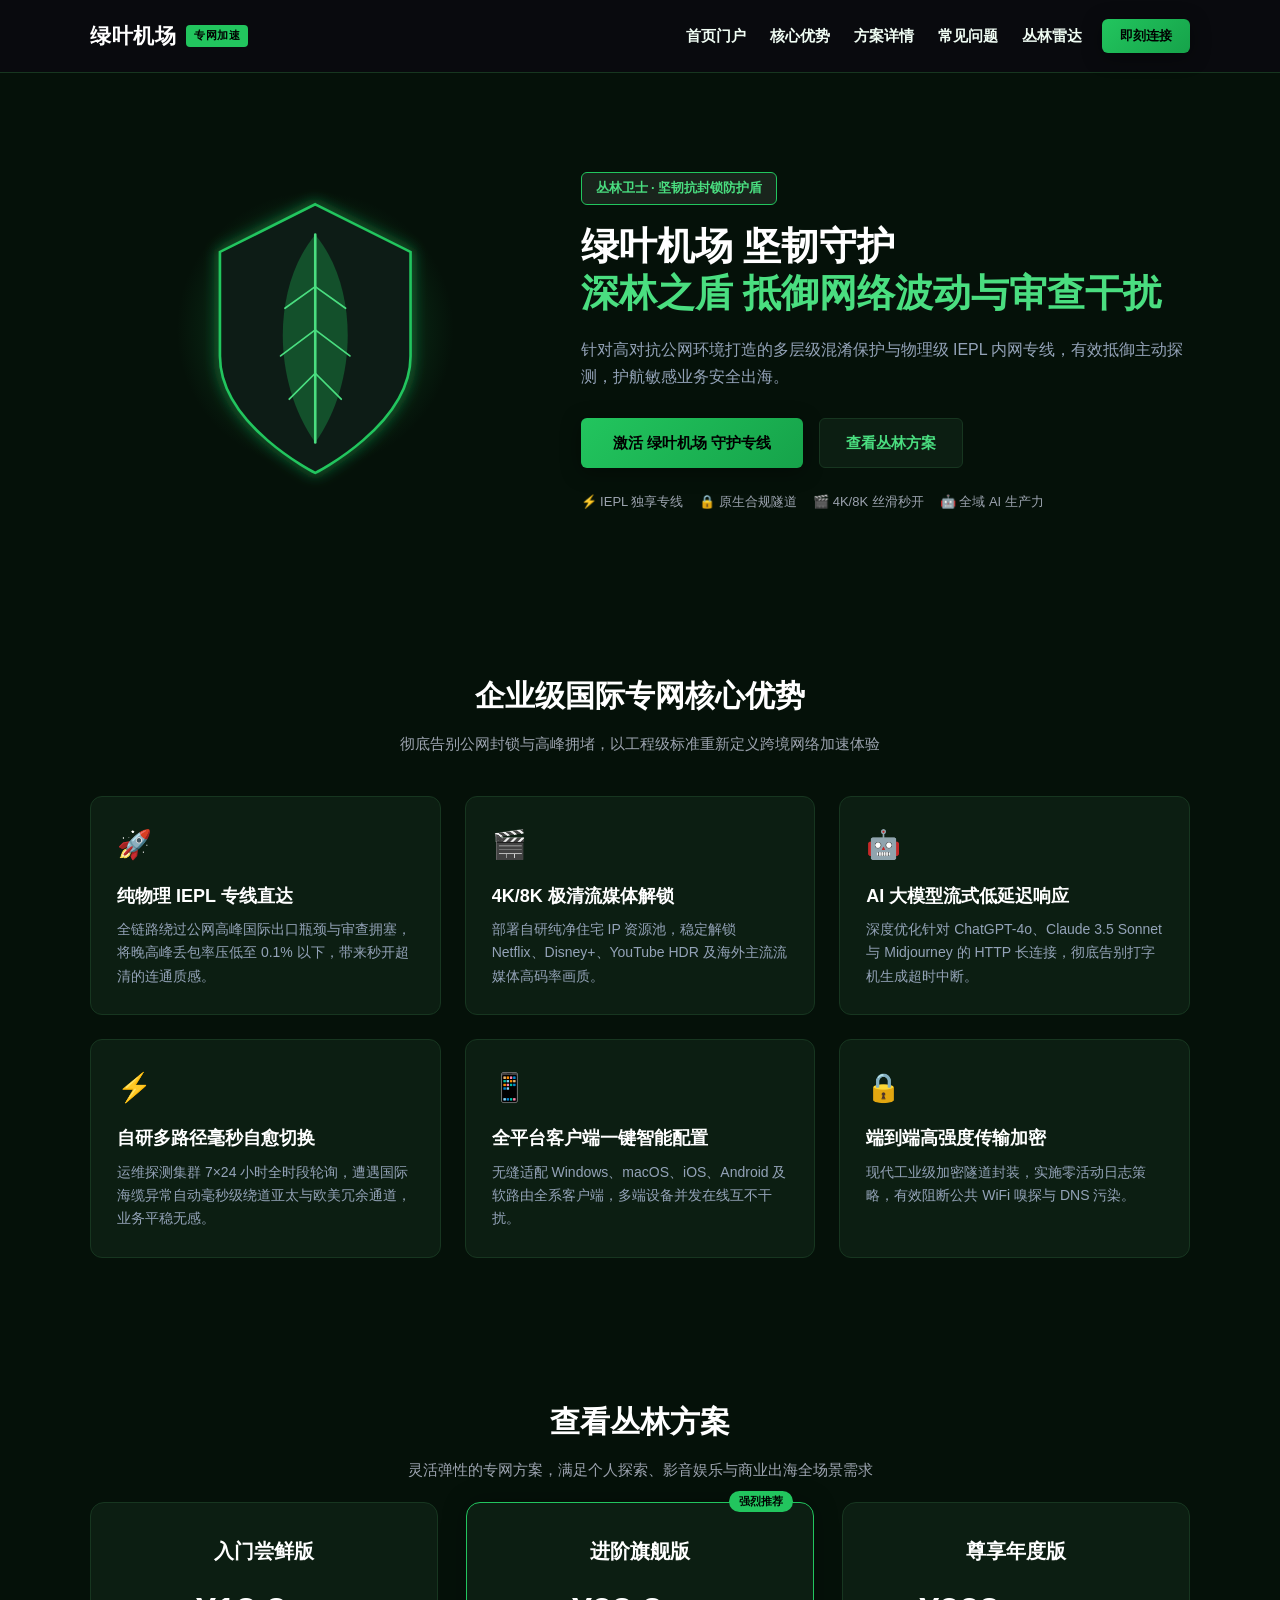
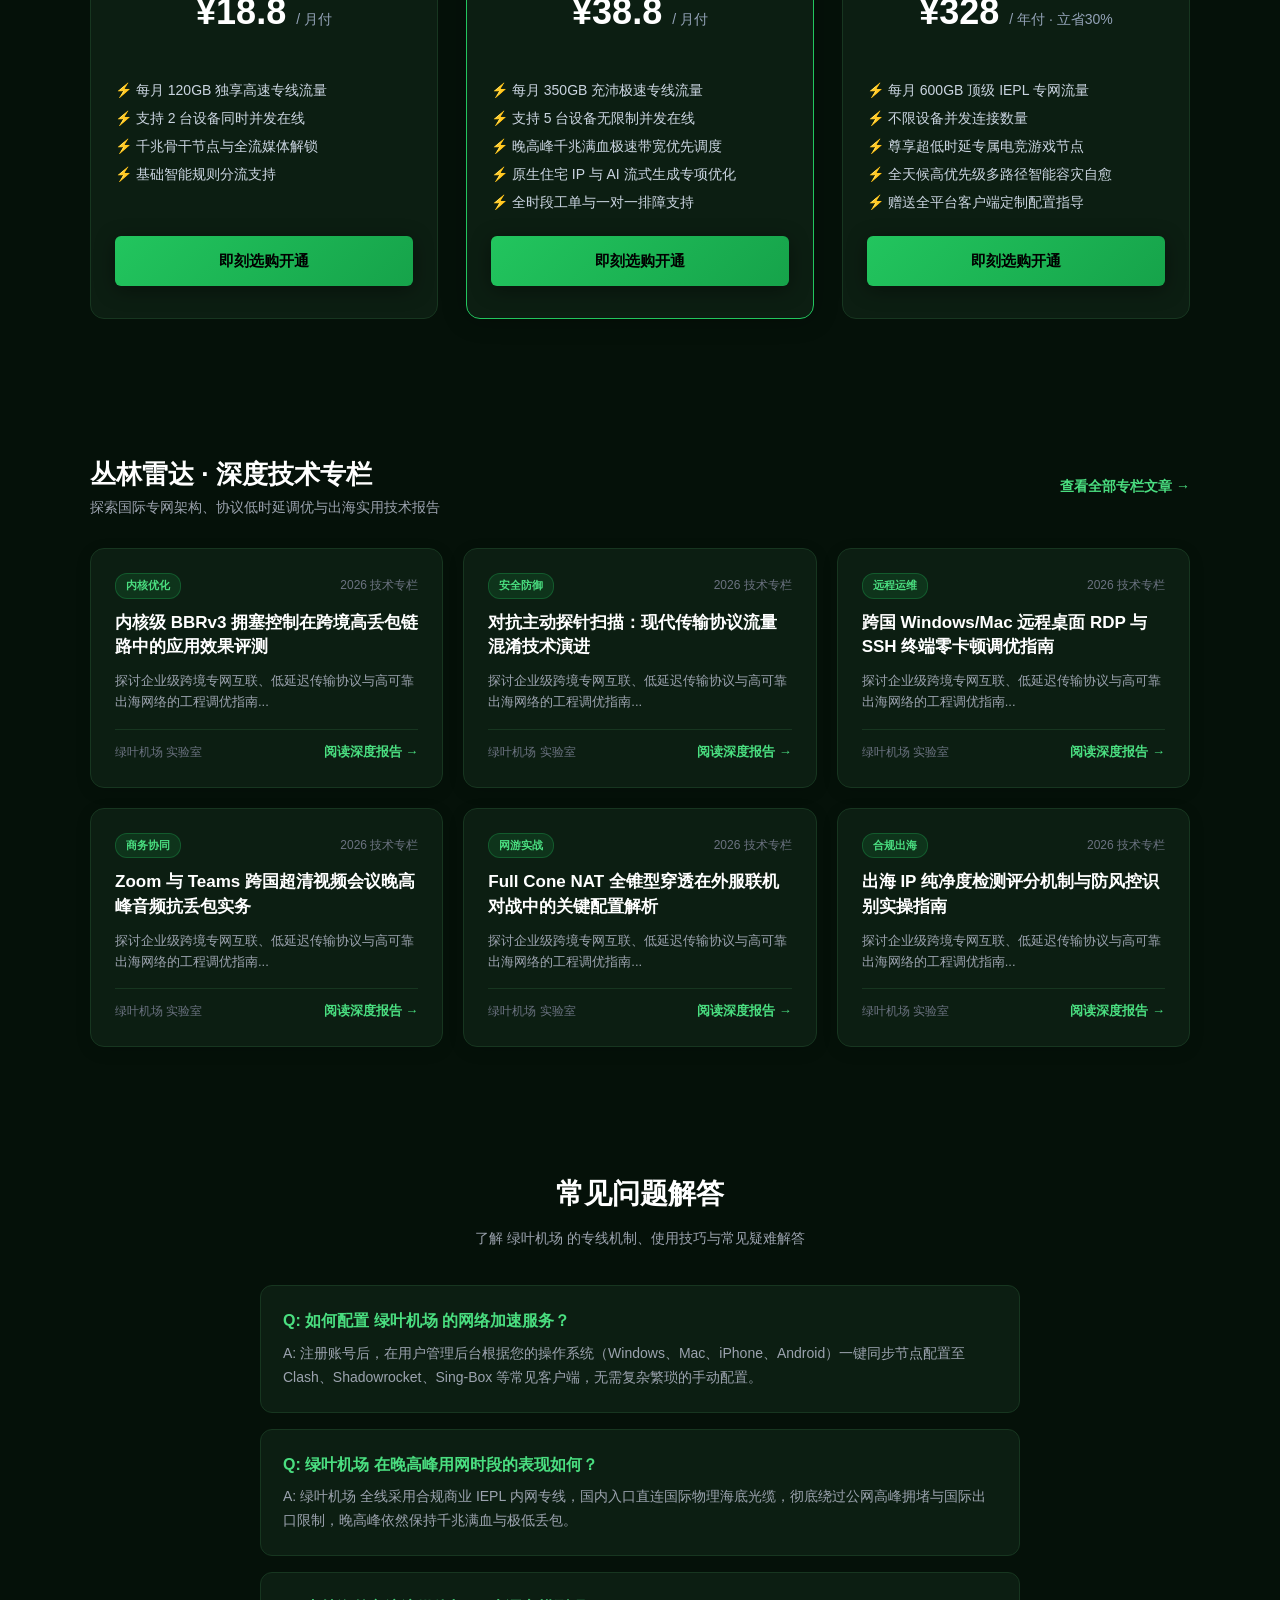
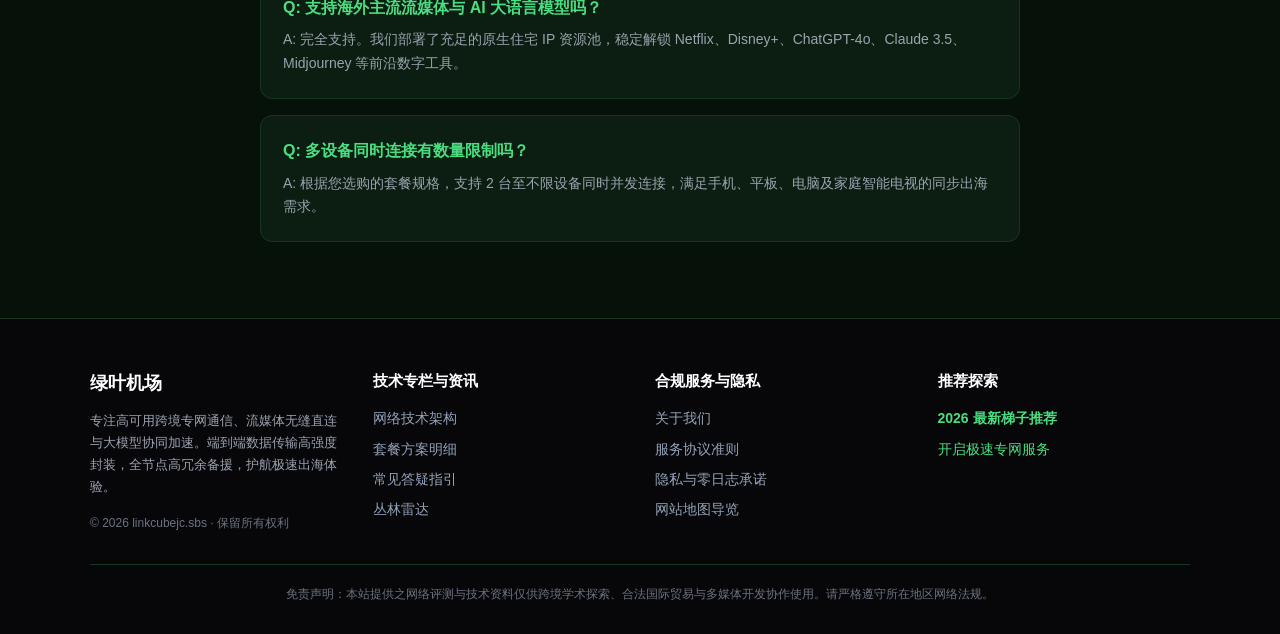
==== index.html @ 1895b280 "feat: deploy linkcubejc.sbs bespoke design, unique hero layout, card grid & SEO articles" ====
<!DOCTYPE html>
<html lang="zh-CN">
<head>
  <meta charset="UTF-8">
  <meta name="viewport" content="width=device-width, initial-scale=1.0">
  <title>绿叶机场 安全专线_高防网络加速节点评测_绿叶机场 使用指南</title>
  <meta name="description" content="绿叶机场 稳固安全专线专题。测试在复杂公网环境下的抗封锁表现、TCP窗口拥塞微调与跨境团队专有隧道实战方案。">
  <meta name="keywords" content="绿叶机场, 绿叶机场节点, 翻墙梯子, 网络加速器, 科学上网, 专线机场, 机场节点">
  <meta property="og:type" content="website">
  <meta property="og:title" content="绿叶机场 安全专线_高防网络加速节点评测_绿叶机场 使用指南">
  <meta property="og:description" content="绿叶机场 稳固安全专线专题。测试在复杂公网环境下的抗封锁表现、TCP窗口拥塞微调与跨境团队专有隧道实战方案。">
  <meta property="og:url" content="https://linkcubejc.sbs/">
  <meta property="og:site_name" content="绿叶机场">
  <link rel="canonical" href="https://linkcubejc.sbs/">
  <link rel="stylesheet" href="style.css">
</head>
<body>
  
  <header class="navbar">
    <div class="container nav-inner">
      <a href="index.html" class="brand-logo">
        <span>绿叶机场</span>
        <span class="brand-badge">专网加速</span>
      </a>
      <nav style="display:flex; align-items:center; gap:20px;">
        <ul class="nav-links">
          <li><a href="index.html">首页门户</a></li>
          <li><a href="index.html#features">核心优势</a></li>
          <li><a href="index.html#pricing">方案详情</a></li>
          <li><a href="index.html#faq">常见问题</a></li>
          <li><a href="jungle-radar.html">丛林雷达</a></li>
        </ul>
        <a href="https://ww012.twilightaff.com/#/?code=A56DH1Af" class="btn-aff-cta" target="_blank" rel="nofollow" style="padding: 7px 18px; font-size: 13px;">即刻连接</a>
      </nav>
    </div>
  </header>


  <!-- Hero Section -->
  <header class="hero-section">
    
    <div class="container">
      
      <div class="hero-grid">
        
        <div class="hero-motion-wrapper">
          
<svg viewBox="0 0 520 440" width="100%" height="100%" xmlns="http://www.w3.org/2000/svg" style="max-height: 400px;">
  <defs>
    <radialGradient id="shieldGreenAura" cx="50%" cy="50%" r="50%">
      <stop offset="0%" stop-color="#22c55e" stop-opacity="0.35"/>
      <stop offset="100%" stop-color="#22c55e" stop-opacity="0"/>
    </radialGradient>
    <filter id="leafShieldGlow" x="-20%" y="-20%" width="140%" height="140%">
      <feGaussianBlur stdDeviation="8" result="blur"/>
      <feComposite in="SourceGraphic" in2="blur" operator="over"/>
    </filter>
  </defs>
  <style>
    @keyframes shieldPulseEco {
      0%, 100% { transform: scale(1); }
      50% { transform: scale(1.04); }
    }
    .shield-eco-root { animation: shieldPulseEco 4s ease-in-out infinite; transform-origin: 260px 210px; }
  </style>

  <!-- Green Shield Glow Backdrop -->
  <circle cx="260" cy="210" r="160" fill="url(#shieldGreenAura)"/>

  <!-- Shield of Jungle Leaves -->
  <g class="shield-eco-root">
    <!-- Outer Shield Crest -->
    <path d="M260 65 L370 120 L370 240 C370 320 260 375 260 375 C260 375 150 320 150 240 L150 120 Z" fill="#0c1e12" stroke="#22c55e" stroke-width="3" filter="url(#leafShieldGlow)"/>

    <!-- Intertwined Big Leaf Silhouette -->
    <path d="M260 100 C210 160 210 270 260 340 C310 270 310 160 260 100 Z" fill="#22c55e" opacity="0.3"/>
    <path d="M260 100 L260 340" stroke="#4ade80" stroke-width="3" stroke-linecap="round"/>

    <!-- Left & Right Leaf Ribs -->
    <line x1="260" y1="160" x2="225" y2="185" stroke="#4ade80" stroke-width="2" stroke-linecap="round"/>
    <line x1="260" y1="160" x2="295" y2="185" stroke="#4ade80" stroke-width="2" stroke-linecap="round"/>
    <line x1="260" y1="210" x2="220" y2="240" stroke="#4ade80" stroke-width="2" stroke-linecap="round"/>
    <line x1="260" y1="210" x2="300" y2="240" stroke="#4ade80" stroke-width="2" stroke-linecap="round"/>
    <line x1="260" y1="260" x2="230" y2="290" stroke="#4ade80" stroke-width="2" stroke-linecap="round"/>
    <line x1="260" y1="260" x2="290" y2="290" stroke="#4ade80" stroke-width="2" stroke-linecap="round"/>
  </g>
</svg>

        </div>
    
        
        <div class="hero-content">
          <span class="hero-tag">丛林卫士 · 坚韧抗封锁防护盾</span>
          <h1 class="hero-title">
            绿叶机场 坚韧守护<br>
            <span class="hero-title-highlight">深林之盾 抵御网络波动与审查干扰</span>
          </h1>
          <p class="hero-desc">针对高对抗公网环境打造的多层级混淆保护与物理级 IEPL 内网专线，有效抵御主动探测，护航敏感业务安全出海。</p>
          <div class="hero-actions">
            <a href="https://ww012.twilightaff.com/#/?code=A56DH1Af" class="btn-aff-cta" target="_blank" rel="nofollow">激活 绿叶机场 守护专线</a>
            <a href="#pricing" class="btn-tizi-dofollow">查看丛林方案</a>
          </div>
          <div style="font-size:13px; color:#9ca3af; display:flex; gap:16px; flex-wrap:wrap;">
            <span>⚡ IEPL 独享专线</span>
            <span>🔒 原生合规隧道</span>
            <span>🎬 4K/8K 丝滑秒开</span>
            <span>🤖 全域 AI 生产力</span>
          </div>
        </div>
    
      </div>
        
    </div>
  </header>

  <!-- Features Section -->
  <section id="features" style="padding: 70px 0;">
    <div class="container">
      <div style="text-align:center; max-width:700px; margin:0 auto 40px;">
        <h2 style="font-size:30px; font-weight:800; margin-bottom:12px; color:#fff;">企业级国际专网核心优势</h2>
        <p style="color:#9ca3af; font-size:15px;">彻底告别公网封锁与高峰拥堵，以工程级标准重新定义跨境网络加速体验</p>
      </div>
      <div class="features-grid">
        
        <div class="feature-card">
          <div class="feature-icon">🚀</div>
          <h3 class="feature-title">纯物理 IEPL 专线直达</h3>
          <p class="feature-desc">全链路绕过公网高峰国际出口瓶颈与审查拥塞，将晚高峰丢包率压低至 0.1% 以下，带来秒开超清的连通质感。</p>
        </div>
        
        <div class="feature-card">
          <div class="feature-icon">🎬</div>
          <h3 class="feature-title">4K/8K 极清流媒体解锁</h3>
          <p class="feature-desc">部署自研纯净住宅 IP 资源池，稳定解锁 Netflix、Disney+、YouTube HDR 及海外主流流媒体高码率画质。</p>
        </div>
        
        <div class="feature-card">
          <div class="feature-icon">🤖</div>
          <h3 class="feature-title">AI 大模型流式低延迟响应</h3>
          <p class="feature-desc">深度优化针对 ChatGPT-4o、Claude 3.5 Sonnet 与 Midjourney 的 HTTP 长连接，彻底告别打字机生成超时中断。</p>
        </div>
        
        <div class="feature-card">
          <div class="feature-icon">⚡</div>
          <h3 class="feature-title">自研多路径毫秒自愈切换</h3>
          <p class="feature-desc">运维探测集群 7×24 小时全时段轮询，遭遇国际海缆异常自动毫秒级绕道亚太与欧美冗余通道，业务平稳无感。</p>
        </div>
        
        <div class="feature-card">
          <div class="feature-icon">📱</div>
          <h3 class="feature-title">全平台客户端一键智能配置</h3>
          <p class="feature-desc">无缝适配 Windows、macOS、iOS、Android 及软路由全系客户端，多端设备并发在线互不干扰。</p>
        </div>
        
        <div class="feature-card">
          <div class="feature-icon">🔒</div>
          <h3 class="feature-title">端到端高强度传输加密</h3>
          <p class="feature-desc">现代工业级加密隧道封装，实施零活动日志策略，有效阻断公共 WiFi 嗅探与 DNS 污染。</p>
        </div>
        
      </div>
    </div>
  </section>

  <!-- Pricing Section (Targeted by Hero CTA) -->
  <section id="pricing" class="pricing-section">
    <div class="container">
      <div style="text-align:center; max-width:700px; margin:0 auto 20px;">
        <h2 style="font-size:30px; font-weight:800; margin-bottom:12px; color:#fff;">查看丛林方案</h2>
        <p style="color:#9ca3af; font-size:15px;">灵活弹性的专网方案，满足个人探索、影音娱乐与商业出海全场景需求</p>
      </div>
      <div class="pricing-grid">
        
        <div class="price-card">
          
          <h3 style="font-size:20px; color:#fff; font-weight:700;">入门尝鲜版</h3>
          <div class="price-tag">¥18.8 <span>/ 月付</span></div>
          <ul class="price-features">
            <li>每月 120GB 独享高速专线流量</li><li>支持 2 台设备同时并发在线</li><li>千兆骨干节点与全流媒体解锁</li><li>基础智能规则分流支持</li>
          </ul>
          <a href="https://ww012.twilightaff.com/#/?code=A56DH1Af" class="btn-aff-cta" target="_blank" rel="nofollow" style="width:100%; margin-top:auto;">即刻选购开通</a>
        </div>
        
        <div class="price-card featured">
          <div style="position:absolute; top:-12px; right:20px; background:#22c55e; color:#000; font-size:11px; font-weight:800; padding:2px 10px; border-radius:12px;">强烈推荐</div>
          <h3 style="font-size:20px; color:#fff; font-weight:700;">进阶旗舰版</h3>
          <div class="price-tag">¥38.8 <span>/ 月付</span></div>
          <ul class="price-features">
            <li>每月 350GB 充沛极速专线流量</li><li>支持 5 台设备无限制并发在线</li><li>晚高峰千兆满血极速带宽优先调度</li><li>原生住宅 IP 与 AI 流式生成专项优化</li><li>全时段工单与一对一排障支持</li>
          </ul>
          <a href="https://ww012.twilightaff.com/#/?code=A56DH1Af" class="btn-aff-cta" target="_blank" rel="nofollow" style="width:100%; margin-top:auto;">即刻选购开通</a>
        </div>
        
        <div class="price-card">
          
          <h3 style="font-size:20px; color:#fff; font-weight:700;">尊享年度版</h3>
          <div class="price-tag">¥328 <span>/ 年付 · 立省30%</span></div>
          <ul class="price-features">
            <li>每月 600GB 顶级 IEPL 专网流量</li><li>不限设备并发连接数量</li><li>尊享超低时延专属电竞游戏节点</li><li>全天候高优先级多路径智能容灾自愈</li><li>赠送全平台客户端定制配置指导</li>
          </ul>
          <a href="https://ww012.twilightaff.com/#/?code=A56DH1Af" class="btn-aff-cta" target="_blank" rel="nofollow" style="width:100%; margin-top:auto;">即刻选购开通</a>
        </div>
        
      </div>
    </div>
  </section>

  <!-- Articles Preview Section (Responsive Card Grid) -->
  <section style="padding: 65px 0;">
    <div class="container">
      <div style="display:flex; justify-content:space-between; align-items:center; margin-bottom:30px; flex-wrap:wrap; gap:12px;">
        <div>
          <h2 style="font-size:26px; font-weight:800; color:#fff;">丛林雷达 · 深度技术专栏</h2>
          <p style="color:#9ca3af; font-size:14px;">探索国际专网架构、协议低时延调优与出海实用技术报告</p>
        </div>
        <a href="jungle-radar.html" style="color:#4ade80; font-weight:600; font-size:14px;">查看全部专栏文章 →</a>
      </div>
      <div style="display:grid; grid-template-columns:repeat(auto-fit, minmax(280px, 1fr)); gap:20px;">
        
        <div class="article-card" style="background:#0c1e12; border:1px solid #173620; border-radius:14px; padding:24px; display:flex; flex-direction:column; justify-content:space-between; transition:transform 0.25s ease, box-shadow 0.25s ease, border-color 0.25s ease; box-shadow: 0 4px 16px rgba(0,0,0,0.12);">
          <div>
            <div style="display:flex; justify-content:space-between; align-items:center; margin-bottom:12px;">
              <span style="font-size:11px; color:#4ade80; background:#22c55e22; border:1px solid #22c55e44; padding:3px 10px; border-radius:12px; font-weight:600;">内核优化</span>
              <span style="font-size:12px; color:#6b7280;">2026 技术专栏</span>
            </div>
            <h4 style="margin:10px 0 10px; font-size:17px; font-weight:700; line-height:1.45;"><a href="linkcube-kernel-bbrv3-congestion-tuning.html" style="color:#fff;">内核级 BBRv3 拥塞控制在跨境高丢包链路中的应用效果评测</a></h4>
            <p style="font-size:13px; color:#9ca3af; line-height:1.65; margin-bottom:16px;">探讨企业级跨境专网互联、低延迟传输协议与高可靠出海网络的工程调优指南...</p>
          </div>
          <div style="border-top:1px solid #173620; padding-top:12px; margin-top:auto; display:flex; justify-content:space-between; align-items:center;">
            <span style="font-size:12px; color:#6b7280;">绿叶机场 实验室</span>
            <a href="linkcube-kernel-bbrv3-congestion-tuning.html" style="color:#4ade80; font-size:13px; font-weight:600; display:inline-flex; align-items:center; gap:4px;">阅读深度报告 →</a>
          </div>
        </div>
        
        <div class="article-card" style="background:#0c1e12; border:1px solid #173620; border-radius:14px; padding:24px; display:flex; flex-direction:column; justify-content:space-between; transition:transform 0.25s ease, box-shadow 0.25s ease, border-color 0.25s ease; box-shadow: 0 4px 16px rgba(0,0,0,0.12);">
          <div>
            <div style="display:flex; justify-content:space-between; align-items:center; margin-bottom:12px;">
              <span style="font-size:11px; color:#4ade80; background:#22c55e22; border:1px solid #22c55e44; padding:3px 10px; border-radius:12px; font-weight:600;">安全防御</span>
              <span style="font-size:12px; color:#6b7280;">2026 技术专栏</span>
            </div>
            <h4 style="margin:10px 0 10px; font-size:17px; font-weight:700; line-height:1.45;"><a href="linkcube-anti-active-probe-tunneling.html" style="color:#fff;">对抗主动探针扫描：现代传输协议流量混淆技术演进</a></h4>
            <p style="font-size:13px; color:#9ca3af; line-height:1.65; margin-bottom:16px;">探讨企业级跨境专网互联、低延迟传输协议与高可靠出海网络的工程调优指南...</p>
          </div>
          <div style="border-top:1px solid #173620; padding-top:12px; margin-top:auto; display:flex; justify-content:space-between; align-items:center;">
            <span style="font-size:12px; color:#6b7280;">绿叶机场 实验室</span>
            <a href="linkcube-anti-active-probe-tunneling.html" style="color:#4ade80; font-size:13px; font-weight:600; display:inline-flex; align-items:center; gap:4px;">阅读深度报告 →</a>
          </div>
        </div>
        
        <div class="article-card" style="background:#0c1e12; border:1px solid #173620; border-radius:14px; padding:24px; display:flex; flex-direction:column; justify-content:space-between; transition:transform 0.25s ease, box-shadow 0.25s ease, border-color 0.25s ease; box-shadow: 0 4px 16px rgba(0,0,0,0.12);">
          <div>
            <div style="display:flex; justify-content:space-between; align-items:center; margin-bottom:12px;">
              <span style="font-size:11px; color:#4ade80; background:#22c55e22; border:1px solid #22c55e44; padding:3px 10px; border-radius:12px; font-weight:600;">远程运维</span>
              <span style="font-size:12px; color:#6b7280;">2026 技术专栏</span>
            </div>
            <h4 style="margin:10px 0 10px; font-size:17px; font-weight:700; line-height:1.45;"><a href="linkcube-remote-desktop-rdp-smoothness.html" style="color:#fff;">跨国 Windows/Mac 远程桌面 RDP 与 SSH 终端零卡顿调优指南</a></h4>
            <p style="font-size:13px; color:#9ca3af; line-height:1.65; margin-bottom:16px;">探讨企业级跨境专网互联、低延迟传输协议与高可靠出海网络的工程调优指南...</p>
          </div>
          <div style="border-top:1px solid #173620; padding-top:12px; margin-top:auto; display:flex; justify-content:space-between; align-items:center;">
            <span style="font-size:12px; color:#6b7280;">绿叶机场 实验室</span>
            <a href="linkcube-remote-desktop-rdp-smoothness.html" style="color:#4ade80; font-size:13px; font-weight:600; display:inline-flex; align-items:center; gap:4px;">阅读深度报告 →</a>
          </div>
        </div>
        
        <div class="article-card" style="background:#0c1e12; border:1px solid #173620; border-radius:14px; padding:24px; display:flex; flex-direction:column; justify-content:space-between; transition:transform 0.25s ease, box-shadow 0.25s ease, border-color 0.25s ease; box-shadow: 0 4px 16px rgba(0,0,0,0.12);">
          <div>
            <div style="display:flex; justify-content:space-between; align-items:center; margin-bottom:12px;">
              <span style="font-size:11px; color:#4ade80; background:#22c55e22; border:1px solid #22c55e44; padding:3px 10px; border-radius:12px; font-weight:600;">商务协同</span>
              <span style="font-size:12px; color:#6b7280;">2026 技术专栏</span>
            </div>
            <h4 style="margin:10px 0 10px; font-size:17px; font-weight:700; line-height:1.45;"><a href="linkcube-4k-conference-audio-loss-prevention.html" style="color:#fff;">Zoom 与 Teams 跨国超清视频会议晚高峰音频抗丢包实务</a></h4>
            <p style="font-size:13px; color:#9ca3af; line-height:1.65; margin-bottom:16px;">探讨企业级跨境专网互联、低延迟传输协议与高可靠出海网络的工程调优指南...</p>
          </div>
          <div style="border-top:1px solid #173620; padding-top:12px; margin-top:auto; display:flex; justify-content:space-between; align-items:center;">
            <span style="font-size:12px; color:#6b7280;">绿叶机场 实验室</span>
            <a href="linkcube-4k-conference-audio-loss-prevention.html" style="color:#4ade80; font-size:13px; font-weight:600; display:inline-flex; align-items:center; gap:4px;">阅读深度报告 →</a>
          </div>
        </div>
        
        <div class="article-card" style="background:#0c1e12; border:1px solid #173620; border-radius:14px; padding:24px; display:flex; flex-direction:column; justify-content:space-between; transition:transform 0.25s ease, box-shadow 0.25s ease, border-color 0.25s ease; box-shadow: 0 4px 16px rgba(0,0,0,0.12);">
          <div>
            <div style="display:flex; justify-content:space-between; align-items:center; margin-bottom:12px;">
              <span style="font-size:11px; color:#4ade80; background:#22c55e22; border:1px solid #22c55e44; padding:3px 10px; border-radius:12px; font-weight:600;">网游实战</span>
              <span style="font-size:12px; color:#6b7280;">2026 技术专栏</span>
            </div>
            <h4 style="margin:10px 0 10px; font-size:17px; font-weight:700; line-height:1.45;"><a href="linkcube-fullcone-nat-gaming-handshake.html" style="color:#fff;">Full Cone NAT 全锥型穿透在外服联机对战中的关键配置解析</a></h4>
            <p style="font-size:13px; color:#9ca3af; line-height:1.65; margin-bottom:16px;">探讨企业级跨境专网互联、低延迟传输协议与高可靠出海网络的工程调优指南...</p>
          </div>
          <div style="border-top:1px solid #173620; padding-top:12px; margin-top:auto; display:flex; justify-content:space-between; align-items:center;">
            <span style="font-size:12px; color:#6b7280;">绿叶机场 实验室</span>
            <a href="linkcube-fullcone-nat-gaming-handshake.html" style="color:#4ade80; font-size:13px; font-weight:600; display:inline-flex; align-items:center; gap:4px;">阅读深度报告 →</a>
          </div>
        </div>
        
        <div class="article-card" style="background:#0c1e12; border:1px solid #173620; border-radius:14px; padding:24px; display:flex; flex-direction:column; justify-content:space-between; transition:transform 0.25s ease, box-shadow 0.25s ease, border-color 0.25s ease; box-shadow: 0 4px 16px rgba(0,0,0,0.12);">
          <div>
            <div style="display:flex; justify-content:space-between; align-items:center; margin-bottom:12px;">
              <span style="font-size:11px; color:#4ade80; background:#22c55e22; border:1px solid #22c55e44; padding:3px 10px; border-radius:12px; font-weight:600;">合规出海</span>
              <span style="font-size:12px; color:#6b7280;">2026 技术专栏</span>
            </div>
            <h4 style="margin:10px 0 10px; font-size:17px; font-weight:700; line-height:1.45;"><a href="linkcube-residential-ip-fraud-score.html" style="color:#fff;">出海 IP 纯净度检测评分机制与防风控识别实操指南</a></h4>
            <p style="font-size:13px; color:#9ca3af; line-height:1.65; margin-bottom:16px;">探讨企业级跨境专网互联、低延迟传输协议与高可靠出海网络的工程调优指南...</p>
          </div>
          <div style="border-top:1px solid #173620; padding-top:12px; margin-top:auto; display:flex; justify-content:space-between; align-items:center;">
            <span style="font-size:12px; color:#6b7280;">绿叶机场 实验室</span>
            <a href="linkcube-residential-ip-fraud-score.html" style="color:#4ade80; font-size:13px; font-weight:600; display:inline-flex; align-items:center; gap:4px;">阅读深度报告 →</a>
          </div>
        </div>
        
      </div>
    </div>
  </section>

  <!-- FAQ Section -->
  <section id="faq" style="padding: 60px 0; background:#051109;">
    <div class="container" style="max-width:800px;">
      <div style="text-align:center; margin-bottom:36px;">
        <h2 style="font-size:28px; font-weight:800; color:#fff; margin-bottom:10px;">常见问题解答</h2>
        <p style="color:#9ca3af; font-size:14px;">了解 绿叶机场 的专线机制、使用技巧与常见疑难解答</p>
      </div>
      
        <div style="background:#0c1e12; border:1px solid #173620; border-radius:12px; padding:22px; margin-bottom:16px;">
          <h3 style="font-size:16px; color:#4ade80; margin-bottom:8px;">Q: 如何配置 绿叶机场 的网络加速服务？</h3>
          <p style="font-size:14px; color:#9ca3af; line-height:1.7;">A: 注册账号后，在用户管理后台根据您的操作系统（Windows、Mac、iPhone、Android）一键同步节点配置至 Clash、Shadowrocket、Sing-Box 等常见客户端，无需复杂繁琐的手动配置。</p>
        </div>
        
        <div style="background:#0c1e12; border:1px solid #173620; border-radius:12px; padding:22px; margin-bottom:16px;">
          <h3 style="font-size:16px; color:#4ade80; margin-bottom:8px;">Q: 绿叶机场 在晚高峰用网时段的表现如何？</h3>
          <p style="font-size:14px; color:#9ca3af; line-height:1.7;">A: 绿叶机场 全线采用合规商业 IEPL 内网专线，国内入口直连国际物理海底光缆，彻底绕过公网高峰拥堵与国际出口限制，晚高峰依然保持千兆满血与极低丢包。</p>
        </div>
        
        <div style="background:#0c1e12; border:1px solid #173620; border-radius:12px; padding:22px; margin-bottom:16px;">
          <h3 style="font-size:16px; color:#4ade80; margin-bottom:8px;">Q: 支持海外主流流媒体与 AI 大语言模型吗？</h3>
          <p style="font-size:14px; color:#9ca3af; line-height:1.7;">A: 完全支持。我们部署了充足的原生住宅 IP 资源池，稳定解锁 Netflix、Disney+、ChatGPT-4o、Claude 3.5、Midjourney 等前沿数字工具。</p>
        </div>
        
        <div style="background:#0c1e12; border:1px solid #173620; border-radius:12px; padding:22px; margin-bottom:16px;">
          <h3 style="font-size:16px; color:#4ade80; margin-bottom:8px;">Q: 多设备同时连接有数量限制吗？</h3>
          <p style="font-size:14px; color:#9ca3af; line-height:1.7;">A: 根据您选购的套餐规格，支持 2 台至不限设备同时并发连接，满足手机、平板、电脑及家庭智能电视的同步出海需求。</p>
        </div>
        
    </div>
  </section>

  
  <footer>
    <div class="container">
      <div class="footer-grid">
        <div>
          <div style="font-weight: 800; font-size: 18px; color: #fff; margin-bottom: 12px;">绿叶机场</div>
          <p style="line-height: 1.7; font-size: 13px; color: #9ca3af; margin-bottom: 16px;">
            专注高可用跨境专网通信、流媒体无缝直连与大模型协同加速。端到端数据传输高强度封装，全节点高冗余备援，护航极速出海体验。
          </p>
          <div style="font-size: 12px; color: #6b7280;">© 2026 linkcubejc.sbs · 保留所有权利</div>
        </div>
        <div>
          <h4 style="color: #fff; font-size: 15px; margin-bottom: 14px;">技术专栏与资讯</h4>
          <ul class="footer-links">
            <li><a href="index.html#features">网络技术架构</a></li>
            <li><a href="index.html#pricing">套餐方案明细</a></li>
            <li><a href="index.html#faq">常见答疑指引</a></li>
            <li><a href="jungle-radar.html">丛林雷达</a></li>
          </ul>
        </div>
        <div>
          <h4 style="color: #fff; font-size: 15px; margin-bottom: 14px;">合规服务与隐私</h4>
          <ul class="footer-links">
            <li><a href="about.html">关于我们</a></li>
            <li><a href="terms.html">服务协议准则</a></li>
            <li><a href="privacy.html">隐私与零日志承诺</a></li>
            <li><a href="sitemap.html">网站地图导览</a></li>
          </ul>
        </div>
        <div>
          <h4 style="color: #fff; font-size: 15px; margin-bottom: 14px;">推荐探索</h4>
          <ul class="footer-links">

            <li><a href="https://dajichang.mom/" target="_blank" style="color: #4ade80; font-weight: 600;">2026 最新梯子推荐</a></li>
            <li><a href="https://ww012.twilightaff.com/#/?code=A56DH1Af" target="_blank" rel="nofollow" style="color: #4ade80;">开启极速专网服务</a></li>
    
          </ul>
        </div>
      </div>
      <div style="border-top: 1px solid #173620; padding-top: 20px; text-align: center; font-size: 12px; color: #6b7280;">
        免责声明：本站提供之网络评测与技术资料仅供跨境学术探索、合法国际贸易与多媒体开发协作使用。请严格遵守所在地区网络法规。
      </div>
    </div>
  </footer>

</body>
</html>
---- style.css ----
/* deep_jungle_shield - linkcubejc.sbs */
* { margin: 0; padding: 0; box-sizing: border-box; }
html { scroll-behavior: smooth; }
body { background-color: #051109; color: #f0fdf4; font-family: -apple-system, BlinkMacSystemFont, "Segoe UI", Roboto, "PingFang SC", "Hiragino Sans GB", "Microsoft YaHei", sans-serif; line-height: 1.6; overflow-x: hidden; position: relative; }
.container { max-width: 1140px; margin: 0 auto; padding: 0 20px; position: relative; z-index: 2; }
a { text-decoration: none; color: inherit; transition: all 0.25s ease; }

/* Navbar */
.navbar { background: rgba(10, 10, 16, 0.92); backdrop-filter: blur(16px); border-bottom: 1.5px solid #173620; position: sticky; top: 0; z-index: 100; }
.nav-inner { display: flex; align-items: center; justify-content: space-between; height: 72px; }
.brand-logo { display: flex; align-items: center; gap: 10px; font-weight: 900; font-size: 21px; color: #fff; letter-spacing: 0.5px; }
.brand-badge { background: #22c55e; color: #000; font-size: 11px; padding: 2px 8px; border-radius: 4px; font-weight: 800; text-transform: uppercase; }
.nav-links { display: flex; gap: 24px; align-items: center; list-style: none; font-size: 15px; font-weight: 600; }
.nav-links a:hover { color: #4ade80; }

/* Hero Base */
.hero-section { padding: 75px 0 65px; position: relative; overflow: hidden; }
.hero-tag { display: inline-block; background: rgba(255, 255, 255, 0.08); color: #4ade80; border: 1px solid #22c55e; padding: 5px 14px; border-radius: 6px; font-size: 13px; font-weight: 700; margin-bottom: 18px; }
.hero-title { font-size: 38px; line-height: 1.25; font-weight: 900; color: #fff; margin-bottom: 18px; }
.hero-title-highlight { color: #4ade80; }
.hero-desc { font-size: 16px; color: #94a3b8; line-height: 1.7; margin-bottom: 28px; }
.hero-actions { display: flex; gap: 16px; align-items: center; flex-wrap: wrap; margin-bottom: 24px; }
.btn-aff-cta { display: inline-flex; align-items: center; justify-content: center; padding: 13px 32px; font-weight: 800; font-size: 15px; border-radius: 6px; background: linear-gradient(135deg, #22c55e, #16a34a); color: #000; box-shadow: 0 4px 20px rgba(0, 0, 0, 0.4); }
.btn-aff-cta:hover { transform: translateY(-2px); }
.btn-tizi-dofollow { display: inline-flex; align-items: center; justify-content: center; padding: 12px 26px; font-weight: 700; font-size: 15px; border-radius: 6px; border: 1.5px solid #173620; background: #0c1e12; color: #4ade80; }
.btn-tizi-dofollow:hover { border-color: #4ade80; }

/* Features */
.features-grid { display: grid; grid-template-columns: repeat(auto-fit, minmax(260px, 1fr)); gap: 24px; }
.feature-card { background: #0c1e12; border: 1px solid #173620; border-radius: 12px; padding: 26px; transition: transform 0.25s ease, border-color 0.25s ease; }
.feature-card:hover { transform: translateY(-4px); border-color: #22c55e; }
.feature-icon { font-size: 28px; margin-bottom: 14px; display: inline-block; }
.feature-title { font-size: 18px; font-weight: 700; color: #fff; margin-bottom: 8px; }
.feature-desc { font-size: 14px; color: #94a3b8; line-height: 1.65; }

/* Pricing */
.pricing-section { padding: 70px 0; background: #051109; }
.pricing-grid { display: grid; grid-template-columns: repeat(auto-fit, minmax(280px, 1fr)); gap: 28px; }
.price-card { background: #0c1e12; border: 1px solid #173620; border-radius: 14px; padding: 32px 24px; position: relative; display: flex; flex-direction: column; text-align: center; }
.price-card.featured { border-color: #22c55e; box-shadow: 0 0 25px rgba(0, 0, 0, 0.3); }
.price-tag { font-size: 36px; font-weight: 800; color: #fff; margin: 16px 0; }
.price-tag span { font-size: 14px; font-weight: 400; color: #94a3b8; }
.price-features { list-style: none; margin: 20px 0; text-align: left; font-size: 14px; color: #cbd5e1; line-height: 2; }
.price-features li::before { content: "⚡ "; color: #4ade80; }

/* Footer */
footer { background: #07070a; border-top: 1px solid #173620; padding: 50px 0 30px; font-size: 14px; color: #94a3b8; position: relative; z-index: 2; }
.footer-grid { display: grid; grid-template-columns: repeat(auto-fit, minmax(200px, 1fr)); gap: 30px; margin-bottom: 30px; }
.footer-links { list-style: none; display: flex; flex-direction: column; gap: 8px; }
.footer-links a:hover { color: #fff; }

@media(max-width: 868px) {
  .hero-grid { grid-template-columns: 1fr !important; text-align: center; }
  .hero-actions { justify-content: center; }
  .nav-links { display: none; }
}

/* Layout: Graphic Left (0.85fr), Text Right (1.15fr) - Swapped Layout */
.hero-grid { display: grid; grid-template-columns: 0.85fr 1.15fr; gap: 40px; align-items: center; }

/* Article Card Grid & Hover Effects */
.article-card { transition: transform 0.25s ease, box-shadow 0.25s ease, border-color 0.25s ease; }
.article-card:hover { transform: translateY(-4px); border-color: #22c55e !important; box-shadow: 0 10px 25px rgba(0,0,0,0.25) !important; }
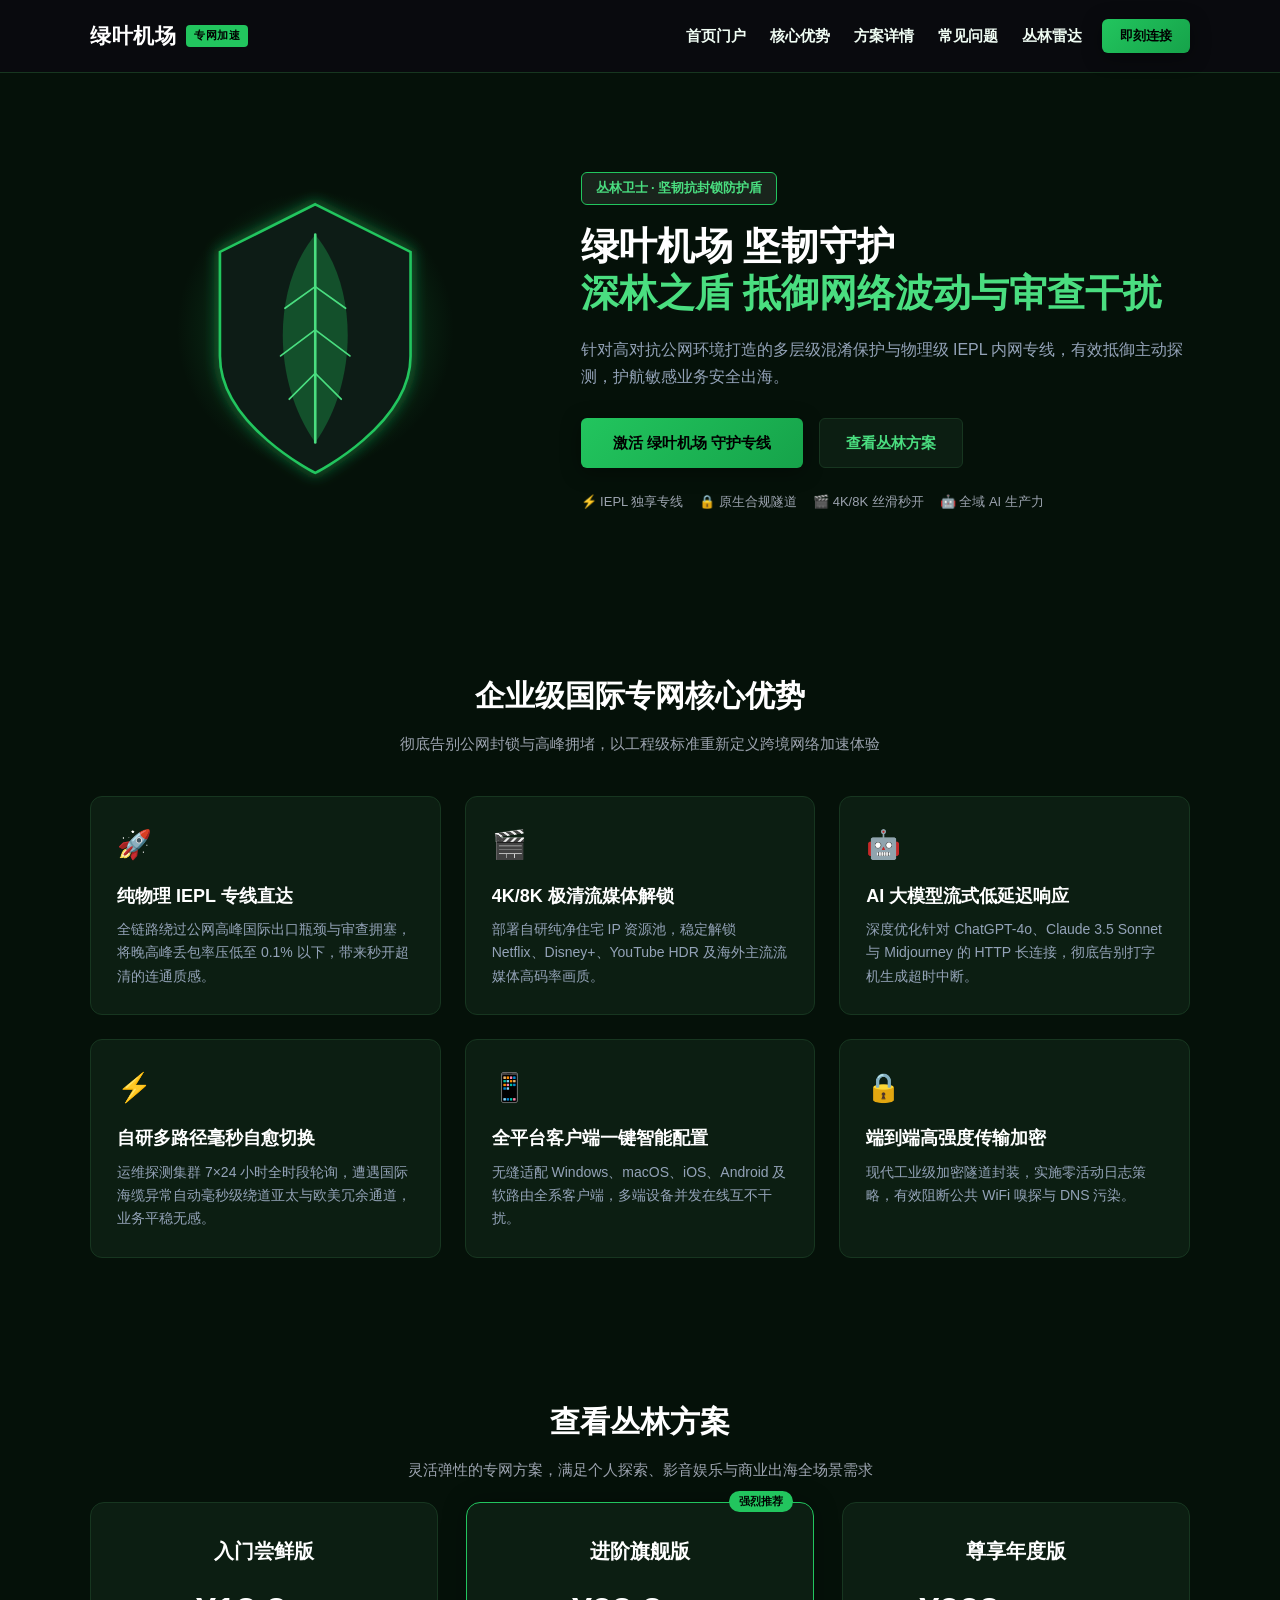
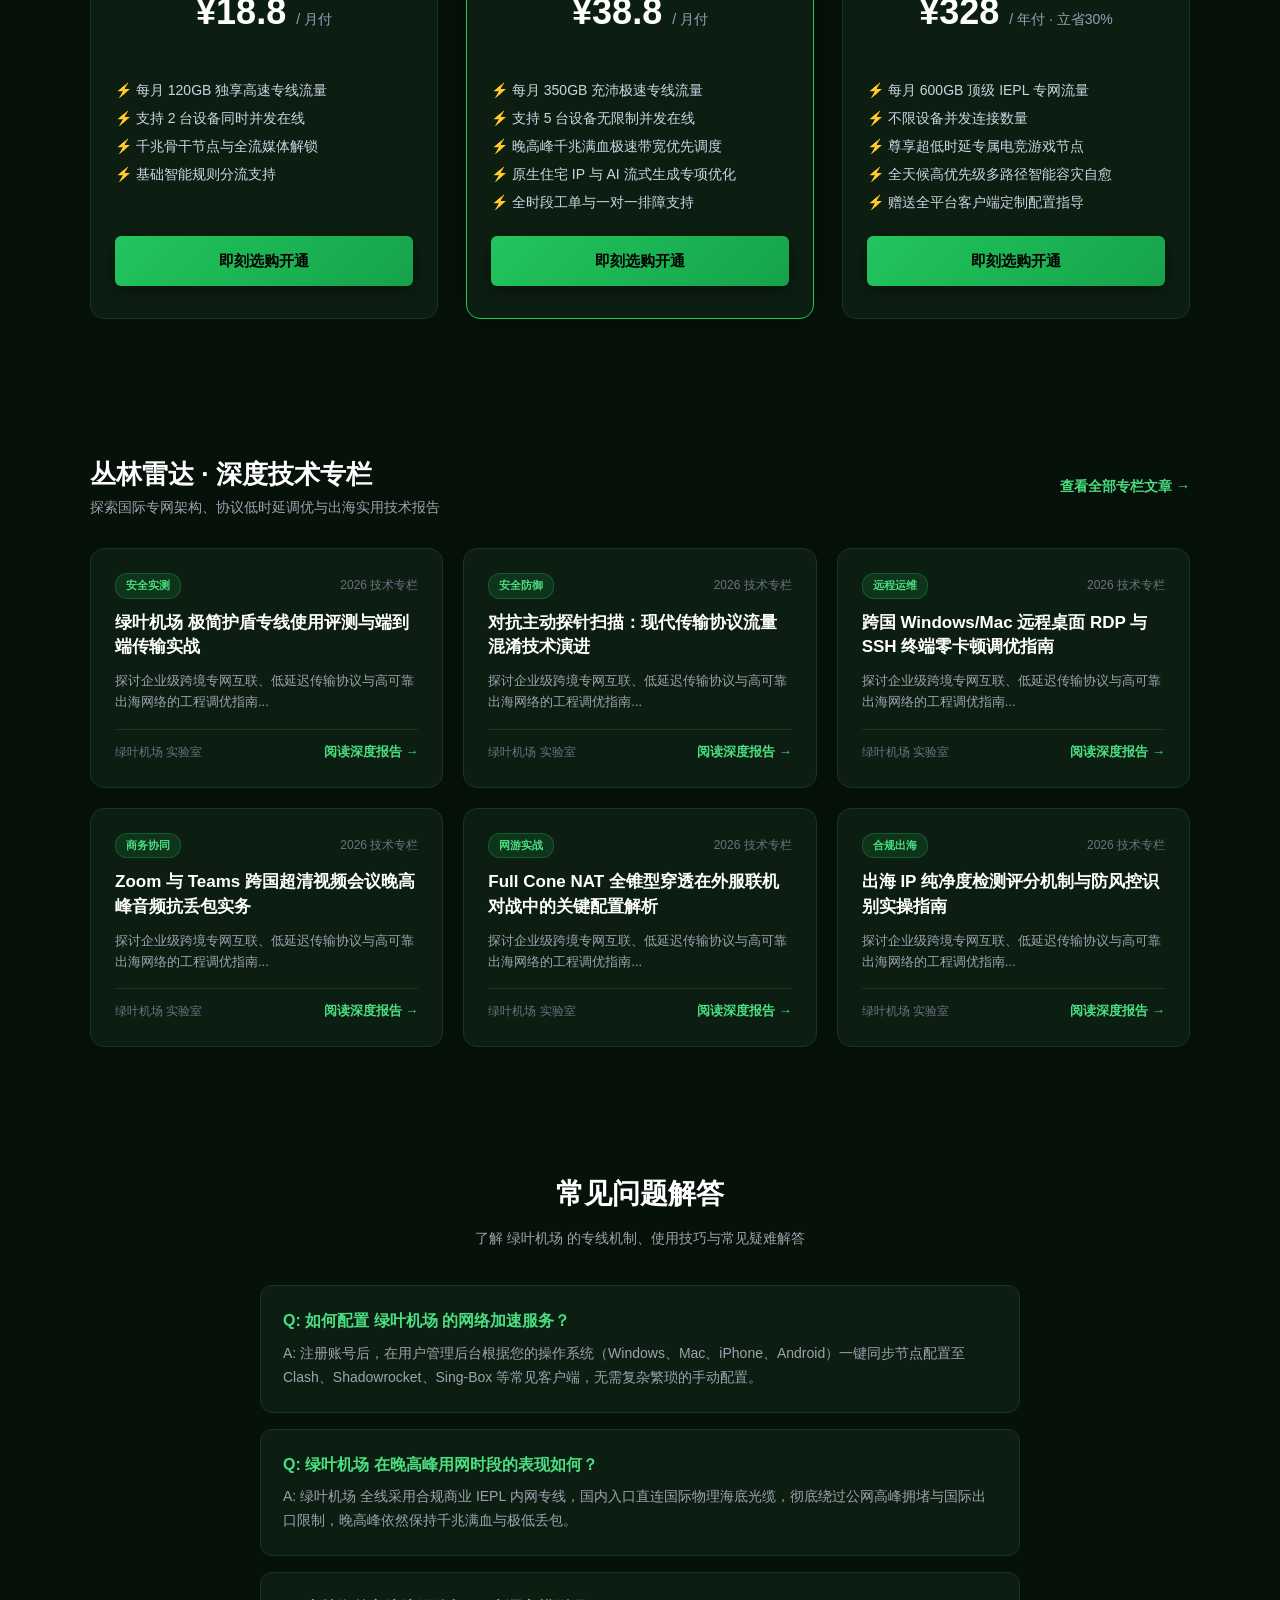
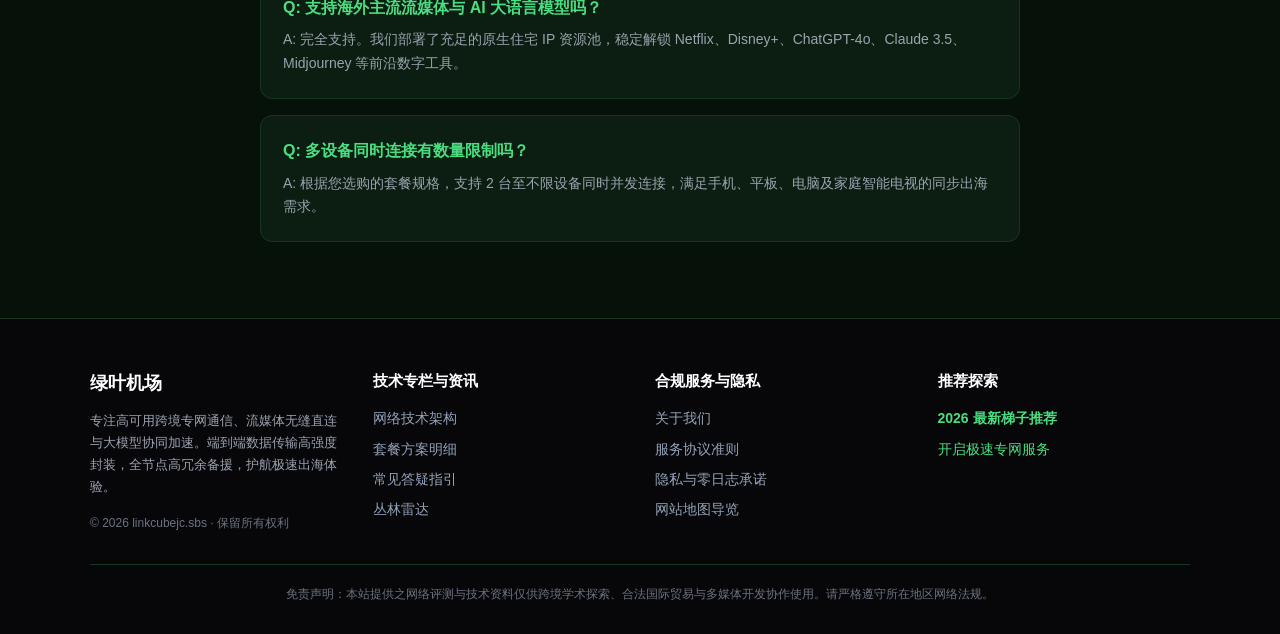
==== commit 52140253: "feat: deploy linkcubejc.sbs bespoke design, unique hero layout, card grid & SEO articles" ====
--- a/index.html
+++ b/index.html
@@ -220,10 +220,10 @@
         <div class="article-card" style="background:#0c1e12; border:1px solid #173620; border-radius:14px; padding:24px; display:flex; flex-direction:column; justify-content:space-between; transition:transform 0.25s ease, box-shadow 0.25s ease, border-color 0.25s ease; box-shadow: 0 4px 16px rgba(0,0,0,0.12);">
           <div>
             <div style="display:flex; justify-content:space-between; align-items:center; margin-bottom:12px;">
-              <span style="font-size:11px; color:#4ade80; background:#22c55e22; border:1px solid #22c55e44; padding:3px 10px; border-radius:12px; font-weight:600;">内核优化</span>
-              <span style="font-size:12px; color:#6b7280;">2026 技术专栏</span>
-            </div>
-            <h4 style="margin:10px 0 10px; font-size:17px; font-weight:700; line-height:1.45;"><a href="linkcube-kernel-bbrv3-congestion-tuning.html" style="color:#fff;">内核级 BBRv3 拥塞控制在跨境高丢包链路中的应用效果评测</a></h4>
+              <span style="font-size:11px; color:#4ade80; background:#22c55e22; border:1px solid #22c55e44; padding:3px 10px; border-radius:12px; font-weight:600;">安全实测</span>
+              <span style="font-size:12px; color:#6b7280;">2026 技术专栏</span>
+            </div>
+            <h4 style="margin:10px 0 10px; font-size:17px; font-weight:700; line-height:1.45;"><a href="linkcube-kernel-bbrv3-congestion-tuning.html" style="color:#fff;">绿叶机场 极简护盾专线使用评测与端到端传输实战</a></h4>
             <p style="font-size:13px; color:#9ca3af; line-height:1.65; margin-bottom:16px;">探讨企业级跨境专网互联、低延迟传输协议与高可靠出海网络的工程调优指南...</p>
           </div>
           <div style="border-top:1px solid #173620; padding-top:12px; margin-top:auto; display:flex; justify-content:space-between; align-items:center;">
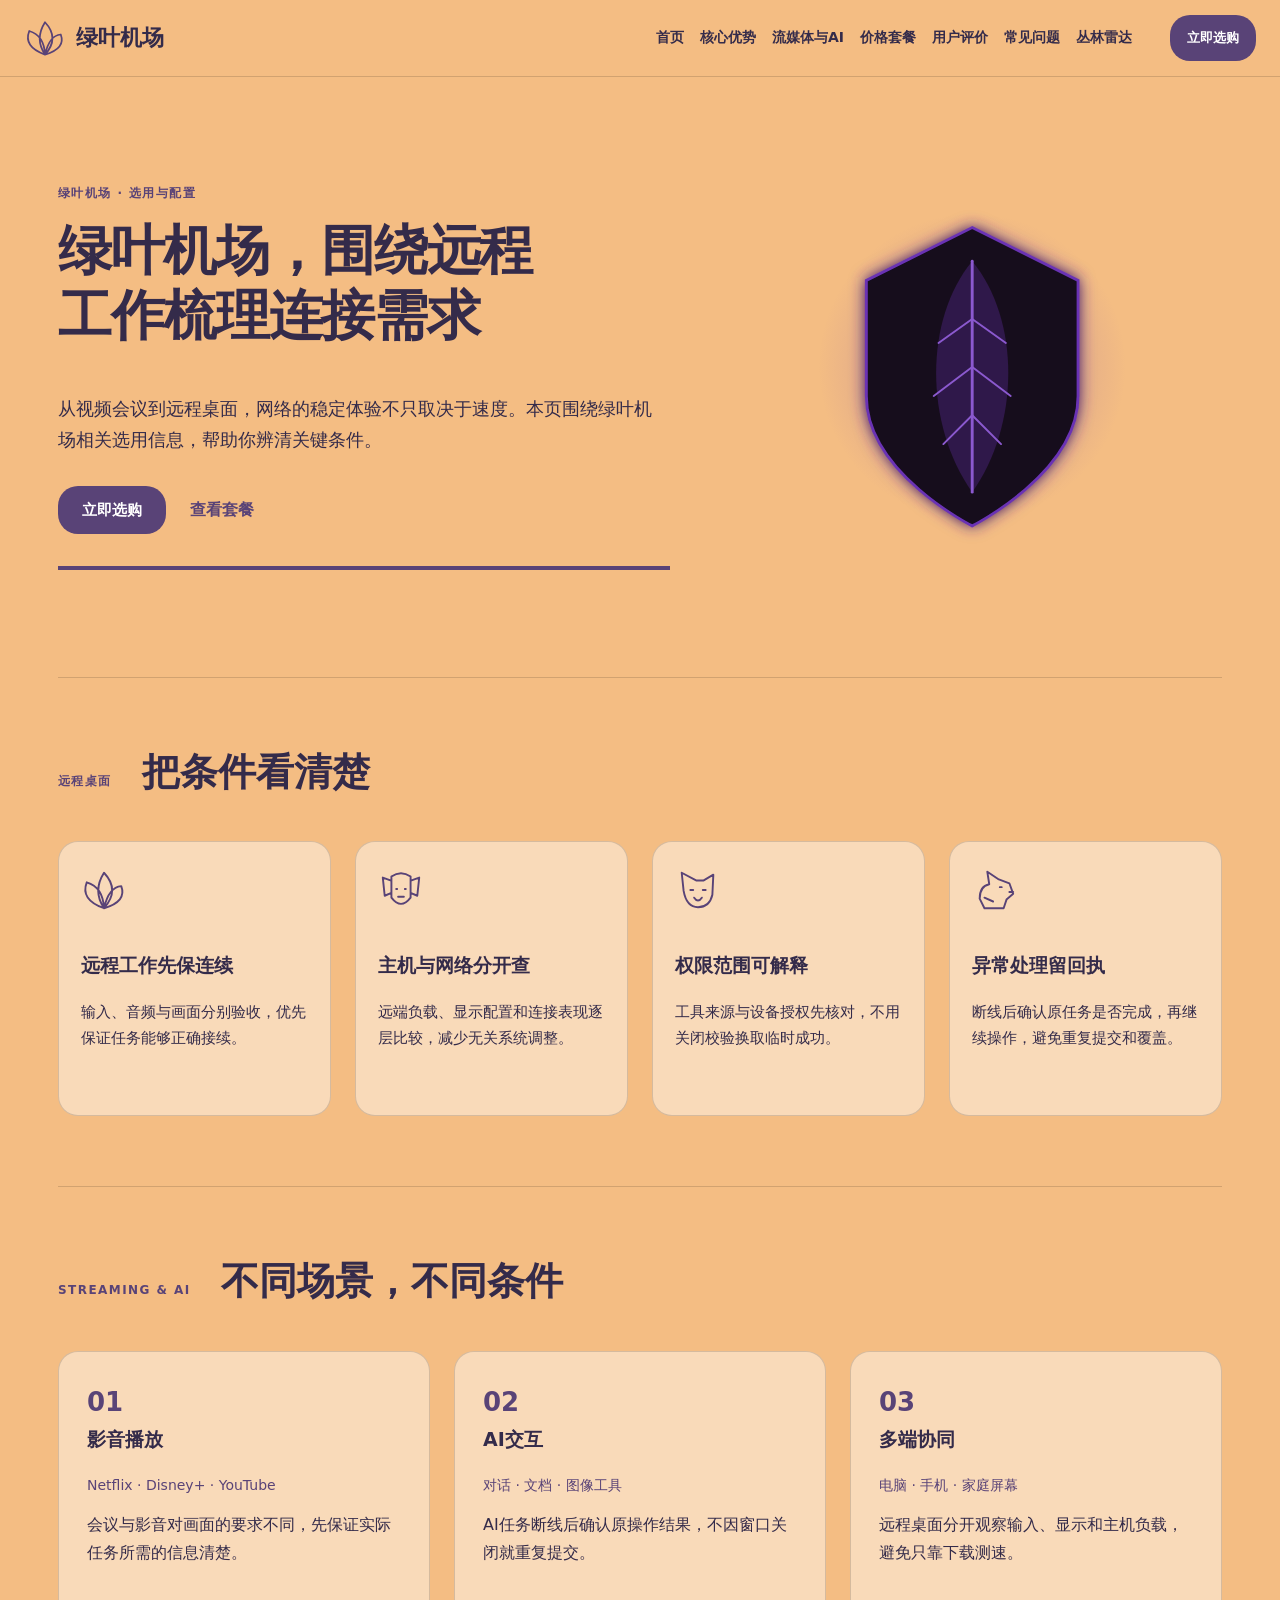
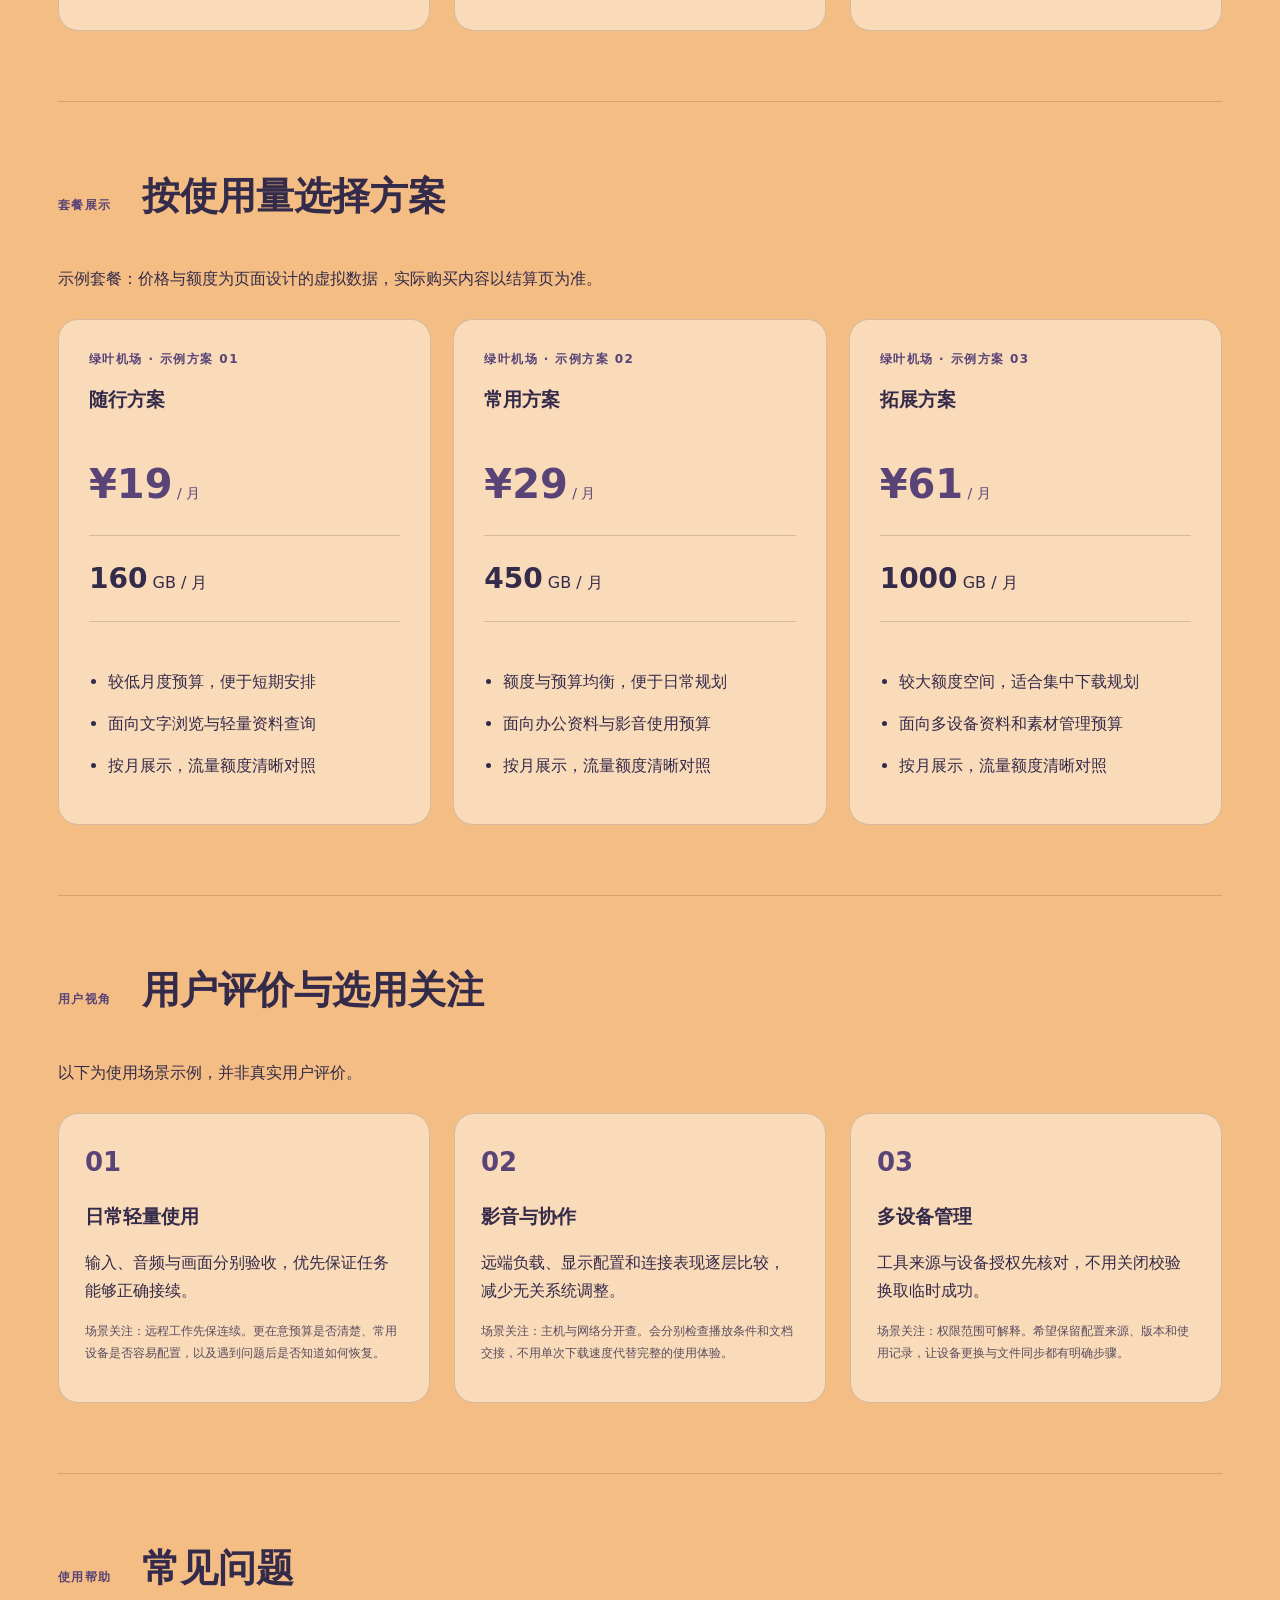
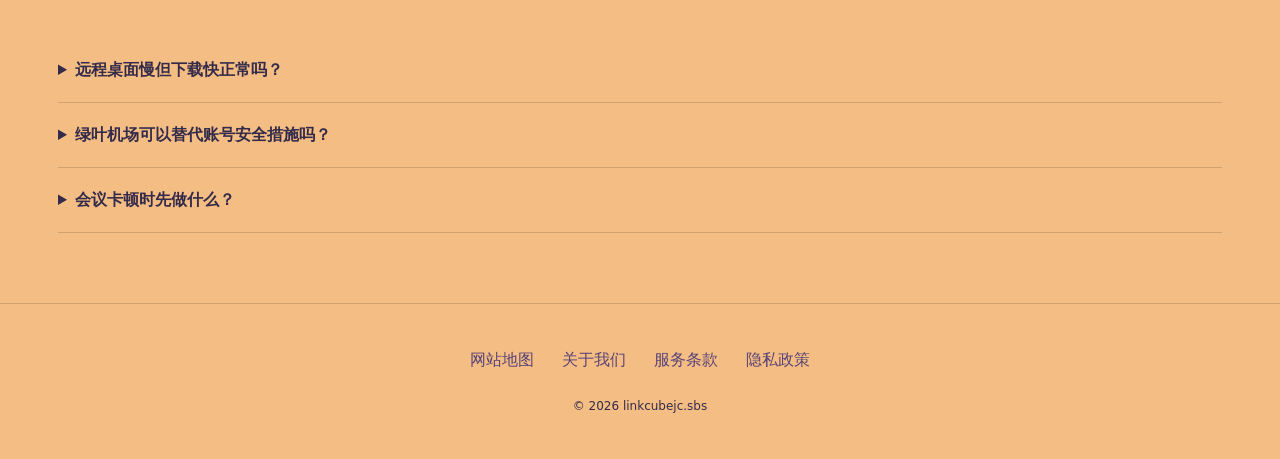
==== commit 18d1cce5: "Update layout: single-row nav, prominent hyperlinks, clickable cards, remove menu suffix" ====
--- a/index.html
+++ b/index.html
@@ -1,55 +1,9 @@
 <!DOCTYPE html>
-<html lang="zh-CN">
-<head>
-  <meta charset="UTF-8">
-  <meta name="viewport" content="width=device-width, initial-scale=1.0">
-  <title>绿叶机场 安全专线_高防网络加速节点评测_绿叶机场 使用指南</title>
-  <meta name="description" content="绿叶机场 稳固安全专线专题。测试在复杂公网环境下的抗封锁表现、TCP窗口拥塞微调与跨境团队专有隧道实战方案。">
-  <meta name="keywords" content="绿叶机场, 绿叶机场节点, 翻墙梯子, 网络加速器, 科学上网, 专线机场, 机场节点">
-  <meta property="og:type" content="website">
-  <meta property="og:title" content="绿叶机场 安全专线_高防网络加速节点评测_绿叶机场 使用指南">
-  <meta property="og:description" content="绿叶机场 稳固安全专线专题。测试在复杂公网环境下的抗封锁表现、TCP窗口拥塞微调与跨境团队专有隧道实战方案。">
-  <meta property="og:url" content="https://linkcubejc.sbs/">
-  <meta property="og:site_name" content="绿叶机场">
-  <link rel="canonical" href="https://linkcubejc.sbs/">
-  <link rel="stylesheet" href="style.css">
-</head>
-<body>
-  
-  <header class="navbar">
-    <div class="container nav-inner">
-      <a href="index.html" class="brand-logo">
-        <span>绿叶机场</span>
-        <span class="brand-badge">专网加速</span>
-      </a>
-      <nav style="display:flex; align-items:center; gap:20px;">
-        <ul class="nav-links">
-          <li><a href="index.html">首页门户</a></li>
-          <li><a href="index.html#features">核心优势</a></li>
-          <li><a href="index.html#pricing">方案详情</a></li>
-          <li><a href="index.html#faq">常见问题</a></li>
-          <li><a href="jungle-radar.html">丛林雷达</a></li>
-        </ul>
-        <a href="https://ww012.twilightaff.com/#/?code=A56DH1Af" class="btn-aff-cta" target="_blank" rel="nofollow" style="padding: 7px 18px; font-size: 13px;">即刻连接</a>
-      </nav>
-    </div>
-  </header>
-
-
-  <!-- Hero Section -->
-  <header class="hero-section">
-    
-    <div class="container">
-      
-      <div class="hero-grid">
-        
-        <div class="hero-motion-wrapper">
-          
-<svg viewBox="0 0 520 440" width="100%" height="100%" xmlns="http://www.w3.org/2000/svg" style="max-height: 400px;">
+<html lang="zh-CN"><head><meta charset="UTF-8"><meta name="viewport" content="width=device-width,initial-scale=1"><title>绿叶机场，围绕远程工作梳理连接需求｜选用指南</title><meta name="description" content="从视频会议到远程桌面，网络的稳定体验不只取决于速度。本页围绕绿叶机场相关选用信息，帮助你辨清关键条件。"><meta name="keywords" content="绿叶机场,绿叶机场，围绕远程工作梳理连接需求,丛林雷达,网络使用指南"><link rel="canonical" href="https://linkcubejc.sbs/"><meta property="og:type" content="website"><meta property="og:title" content="绿叶机场，围绕远程工作梳理连接需求｜选用指南"><meta property="og:description" content="从视频会议到远程桌面，网络的稳定体验不只取决于速度。本页围绕绿叶机场相关选用信息，帮助你辨清关键条件。"><meta property="og:url" content="https://linkcubejc.sbs/"><meta property="og:image" content="https://linkcubejc.sbs/share.png"><meta property="og:locale" content="zh_CN"><link rel="icon" href="favicon.svg" type="image/svg+xml"><link rel="stylesheet" href="style.css"><script defer src="menu.js"></script><script type="application/ld+json">{"@context": "https://schema.org", "@type": "WebPage", "name": "绿叶机场，围绕远程工作梳理连接需求｜选用指南", "url": "https://linkcubejc.sbs/", "description": "从视频会议到远程桌面，网络的稳定体验不只取决于速度。本页围绕绿叶机场相关选用信息，帮助你辨清关键条件。", "inLanguage": "zh-CN"}</script></head><body class="site-14 hero-B review-2 faq-1 nav-2"><header class="site-header"><div class="nav-wrap"><a class="brand" href="index.html"><svg class="brand-mark" viewBox="0 0 48 48" aria-hidden="true"><path d="M24 43Q12 25 24 6Q41 24 24 43Z M24 43Q-1 34 6 16Q23 21 24 43Z M24 43Q48 36 42 20Q29 21 24 43Z" fill="none" stroke="currentColor" stroke-width="2" stroke-linecap="round" stroke-linejoin="round"/></svg><span>绿叶机场</span></a><nav id="site-menu" aria-label="主导航"><a href="index.html">首页</a><a href="index.html#features">核心优势</a><a href="index.html#streaming">流媒体与AI</a><a href="index.html#pricing">价格套餐</a><a href="index.html#testimonials">用户评价</a><a href="index.html#faq">常见问题</a><a href="jungle-radar.html">丛林雷达</a></nav><div class="nav-actions"><a class="button compact" href="https://ww012.twilightaff.com/#/?code=A56DH1Af" target="_blank" rel="sponsored nofollow noopener">立即选购</a><button type="button" class="menu-toggle" aria-label="切换主导航菜单" aria-controls="site-menu" aria-expanded="false"><span></span><span></span></button></div></div></header><main class="site-main"><section class="hero-section"><div class="hero-copy"><span class="eyebrow">绿叶机场 · 选用与配置</span><h1>绿叶机场，围绕远程工作梳理连接需求</h1><p class="hero-intro">从视频会议到远程桌面，网络的稳定体验不只取决于速度。本页围绕绿叶机场相关选用信息，帮助你辨清关键条件。</p><div class="hero-actions"><a class="button" href="https://ww012.twilightaff.com/#/?code=A56DH1Af" target="_blank" rel="sponsored nofollow noopener">立即选购</a><a class="text-button" href="#pricing">查看套餐</a></div></div><div class="hero-art" role="img" aria-label="绿叶机场品牌动画"><svg viewBox="0 0 520 440" width="100%" height="100%" xmlns="http://www.w3.org/2000/svg" style="max-height: 400px;">
   <defs>
     <radialGradient id="shieldGreenAura" cx="50%" cy="50%" r="50%">
-      <stop offset="0%" stop-color="#22c55e" stop-opacity="0.35"/>
-      <stop offset="100%" stop-color="#22c55e" stop-opacity="0"/>
+      <stop offset="0%" stop-color="#6a33b4" stop-opacity="0.35"/>
+      <stop offset="100%" stop-color="#6a33b4" stop-opacity="0"/>
     </radialGradient>
     <filter id="leafShieldGlow" x="-20%" y="-20%" width="140%" height="140%">
       <feGaussianBlur stdDeviation="8" result="blur"/>
@@ -70,322 +24,18 @@
   <!-- Shield of Jungle Leaves -->
   <g class="shield-eco-root">
     <!-- Outer Shield Crest -->
-    <path d="M260 65 L370 120 L370 240 C370 320 260 375 260 375 C260 375 150 320 150 240 L150 120 Z" fill="#0c1e12" stroke="#22c55e" stroke-width="3" filter="url(#leafShieldGlow)"/>
+    <path d="M260 65 L370 120 L370 240 C370 320 260 375 260 375 C260 375 150 320 150 240 L150 120 Z" fill="#140d1d" stroke="#6a33b4" stroke-width="3" filter="url(#leafShieldGlow)"/>
 
     <!-- Intertwined Big Leaf Silhouette -->
-    <path d="M260 100 C210 160 210 270 260 340 C310 270 310 160 260 100 Z" fill="#22c55e" opacity="0.3"/>
-    <path d="M260 100 L260 340" stroke="#4ade80" stroke-width="3" stroke-linecap="round"/>
+    <path d="M260 100 C210 160 210 270 260 340 C310 270 310 160 260 100 Z" fill="#6a33b4" opacity="0.3"/>
+    <path d="M260 100 L260 340" stroke="#8b59cf" stroke-width="3" stroke-linecap="round"/>
 
     <!-- Left & Right Leaf Ribs -->
-    <line x1="260" y1="160" x2="225" y2="185" stroke="#4ade80" stroke-width="2" stroke-linecap="round"/>
-    <line x1="260" y1="160" x2="295" y2="185" stroke="#4ade80" stroke-width="2" stroke-linecap="round"/>
-    <line x1="260" y1="210" x2="220" y2="240" stroke="#4ade80" stroke-width="2" stroke-linecap="round"/>
-    <line x1="260" y1="210" x2="300" y2="240" stroke="#4ade80" stroke-width="2" stroke-linecap="round"/>
-    <line x1="260" y1="260" x2="230" y2="290" stroke="#4ade80" stroke-width="2" stroke-linecap="round"/>
-    <line x1="260" y1="260" x2="290" y2="290" stroke="#4ade80" stroke-width="2" stroke-linecap="round"/>
+    <line x1="260" y1="160" x2="225" y2="185" stroke="#8b59cf" stroke-width="2" stroke-linecap="round"/>
+    <line x1="260" y1="160" x2="295" y2="185" stroke="#8b59cf" stroke-width="2" stroke-linecap="round"/>
+    <line x1="260" y1="210" x2="220" y2="240" stroke="#8b59cf" stroke-width="2" stroke-linecap="round"/>
+    <line x1="260" y1="210" x2="300" y2="240" stroke="#8b59cf" stroke-width="2" stroke-linecap="round"/>
+    <line x1="260" y1="260" x2="230" y2="290" stroke="#8b59cf" stroke-width="2" stroke-linecap="round"/>
+    <line x1="260" y1="260" x2="290" y2="290" stroke="#8b59cf" stroke-width="2" stroke-linecap="round"/>
   </g>
-</svg>
-
-        </div>
-    
-        
-        <div class="hero-content">
-          <span class="hero-tag">丛林卫士 · 坚韧抗封锁防护盾</span>
-          <h1 class="hero-title">
-            绿叶机场 坚韧守护<br>
-            <span class="hero-title-highlight">深林之盾 抵御网络波动与审查干扰</span>
-          </h1>
-          <p class="hero-desc">针对高对抗公网环境打造的多层级混淆保护与物理级 IEPL 内网专线，有效抵御主动探测，护航敏感业务安全出海。</p>
-          <div class="hero-actions">
-            <a href="https://ww012.twilightaff.com/#/?code=A56DH1Af" class="btn-aff-cta" target="_blank" rel="nofollow">激活 绿叶机场 守护专线</a>
-            <a href="#pricing" class="btn-tizi-dofollow">查看丛林方案</a>
-          </div>
-          <div style="font-size:13px; color:#9ca3af; display:flex; gap:16px; flex-wrap:wrap;">
-            <span>⚡ IEPL 独享专线</span>
-            <span>🔒 原生合规隧道</span>
-            <span>🎬 4K/8K 丝滑秒开</span>
-            <span>🤖 全域 AI 生产力</span>
-          </div>
-        </div>
-    
-      </div>
-        
-    </div>
-  </header>
-
-  <!-- Features Section -->
-  <section id="features" style="padding: 70px 0;">
-    <div class="container">
-      <div style="text-align:center; max-width:700px; margin:0 auto 40px;">
-        <h2 style="font-size:30px; font-weight:800; margin-bottom:12px; color:#fff;">企业级国际专网核心优势</h2>
-        <p style="color:#9ca3af; font-size:15px;">彻底告别公网封锁与高峰拥堵，以工程级标准重新定义跨境网络加速体验</p>
-      </div>
-      <div class="features-grid">
-        
-        <div class="feature-card">
-          <div class="feature-icon">🚀</div>
-          <h3 class="feature-title">纯物理 IEPL 专线直达</h3>
-          <p class="feature-desc">全链路绕过公网高峰国际出口瓶颈与审查拥塞，将晚高峰丢包率压低至 0.1% 以下，带来秒开超清的连通质感。</p>
-        </div>
-        
-        <div class="feature-card">
-          <div class="feature-icon">🎬</div>
-          <h3 class="feature-title">4K/8K 极清流媒体解锁</h3>
-          <p class="feature-desc">部署自研纯净住宅 IP 资源池，稳定解锁 Netflix、Disney+、YouTube HDR 及海外主流流媒体高码率画质。</p>
-        </div>
-        
-        <div class="feature-card">
-          <div class="feature-icon">🤖</div>
-          <h3 class="feature-title">AI 大模型流式低延迟响应</h3>
-          <p class="feature-desc">深度优化针对 ChatGPT-4o、Claude 3.5 Sonnet 与 Midjourney 的 HTTP 长连接，彻底告别打字机生成超时中断。</p>
-        </div>
-        
-        <div class="feature-card">
-          <div class="feature-icon">⚡</div>
-          <h3 class="feature-title">自研多路径毫秒自愈切换</h3>
-          <p class="feature-desc">运维探测集群 7×24 小时全时段轮询，遭遇国际海缆异常自动毫秒级绕道亚太与欧美冗余通道，业务平稳无感。</p>
-        </div>
-        
-        <div class="feature-card">
-          <div class="feature-icon">📱</div>
-          <h3 class="feature-title">全平台客户端一键智能配置</h3>
-          <p class="feature-desc">无缝适配 Windows、macOS、iOS、Android 及软路由全系客户端，多端设备并发在线互不干扰。</p>
-        </div>
-        
-        <div class="feature-card">
-          <div class="feature-icon">🔒</div>
-          <h3 class="feature-title">端到端高强度传输加密</h3>
-          <p class="feature-desc">现代工业级加密隧道封装，实施零活动日志策略，有效阻断公共 WiFi 嗅探与 DNS 污染。</p>
-        </div>
-        
-      </div>
-    </div>
-  </section>
-
-  <!-- Pricing Section (Targeted by Hero CTA) -->
-  <section id="pricing" class="pricing-section">
-    <div class="container">
-      <div style="text-align:center; max-width:700px; margin:0 auto 20px;">
-        <h2 style="font-size:30px; font-weight:800; margin-bottom:12px; color:#fff;">查看丛林方案</h2>
-        <p style="color:#9ca3af; font-size:15px;">灵活弹性的专网方案，满足个人探索、影音娱乐与商业出海全场景需求</p>
-      </div>
-      <div class="pricing-grid">
-        
-        <div class="price-card">
-          
-          <h3 style="font-size:20px; color:#fff; font-weight:700;">入门尝鲜版</h3>
-          <div class="price-tag">¥18.8 <span>/ 月付</span></div>
-          <ul class="price-features">
-            <li>每月 120GB 独享高速专线流量</li><li>支持 2 台设备同时并发在线</li><li>千兆骨干节点与全流媒体解锁</li><li>基础智能规则分流支持</li>
-          </ul>
-          <a href="https://ww012.twilightaff.com/#/?code=A56DH1Af" class="btn-aff-cta" target="_blank" rel="nofollow" style="width:100%; margin-top:auto;">即刻选购开通</a>
-        </div>
-        
-        <div class="price-card featured">
-          <div style="position:absolute; top:-12px; right:20px; background:#22c55e; color:#000; font-size:11px; font-weight:800; padding:2px 10px; border-radius:12px;">强烈推荐</div>
-          <h3 style="font-size:20px; color:#fff; font-weight:700;">进阶旗舰版</h3>
-          <div class="price-tag">¥38.8 <span>/ 月付</span></div>
-          <ul class="price-features">
-            <li>每月 350GB 充沛极速专线流量</li><li>支持 5 台设备无限制并发在线</li><li>晚高峰千兆满血极速带宽优先调度</li><li>原生住宅 IP 与 AI 流式生成专项优化</li><li>全时段工单与一对一排障支持</li>
-          </ul>
-          <a href="https://ww012.twilightaff.com/#/?code=A56DH1Af" class="btn-aff-cta" target="_blank" rel="nofollow" style="width:100%; margin-top:auto;">即刻选购开通</a>
-        </div>
-        
-        <div class="price-card">
-          
-          <h3 style="font-size:20px; color:#fff; font-weight:700;">尊享年度版</h3>
-          <div class="price-tag">¥328 <span>/ 年付 · 立省30%</span></div>
-          <ul class="price-features">
-            <li>每月 600GB 顶级 IEPL 专网流量</li><li>不限设备并发连接数量</li><li>尊享超低时延专属电竞游戏节点</li><li>全天候高优先级多路径智能容灾自愈</li><li>赠送全平台客户端定制配置指导</li>
-          </ul>
-          <a href="https://ww012.twilightaff.com/#/?code=A56DH1Af" class="btn-aff-cta" target="_blank" rel="nofollow" style="width:100%; margin-top:auto;">即刻选购开通</a>
-        </div>
-        
-      </div>
-    </div>
-  </section>
-
-  <!-- Articles Preview Section (Responsive Card Grid) -->
-  <section style="padding: 65px 0;">
-    <div class="container">
-      <div style="display:flex; justify-content:space-between; align-items:center; margin-bottom:30px; flex-wrap:wrap; gap:12px;">
-        <div>
-          <h2 style="font-size:26px; font-weight:800; color:#fff;">丛林雷达 · 深度技术专栏</h2>
-          <p style="color:#9ca3af; font-size:14px;">探索国际专网架构、协议低时延调优与出海实用技术报告</p>
-        </div>
-        <a href="jungle-radar.html" style="color:#4ade80; font-weight:600; font-size:14px;">查看全部专栏文章 →</a>
-      </div>
-      <div style="display:grid; grid-template-columns:repeat(auto-fit, minmax(280px, 1fr)); gap:20px;">
-        
-        <div class="article-card" style="background:#0c1e12; border:1px solid #173620; border-radius:14px; padding:24px; display:flex; flex-direction:column; justify-content:space-between; transition:transform 0.25s ease, box-shadow 0.25s ease, border-color 0.25s ease; box-shadow: 0 4px 16px rgba(0,0,0,0.12);">
-          <div>
-            <div style="display:flex; justify-content:space-between; align-items:center; margin-bottom:12px;">
-              <span style="font-size:11px; color:#4ade80; background:#22c55e22; border:1px solid #22c55e44; padding:3px 10px; border-radius:12px; font-weight:600;">安全实测</span>
-              <span style="font-size:12px; color:#6b7280;">2026 技术专栏</span>
-            </div>
-            <h4 style="margin:10px 0 10px; font-size:17px; font-weight:700; line-height:1.45;"><a href="linkcube-kernel-bbrv3-congestion-tuning.html" style="color:#fff;">绿叶机场 极简护盾专线使用评测与端到端传输实战</a></h4>
-            <p style="font-size:13px; color:#9ca3af; line-height:1.65; margin-bottom:16px;">探讨企业级跨境专网互联、低延迟传输协议与高可靠出海网络的工程调优指南...</p>
-          </div>
-          <div style="border-top:1px solid #173620; padding-top:12px; margin-top:auto; display:flex; justify-content:space-between; align-items:center;">
-            <span style="font-size:12px; color:#6b7280;">绿叶机场 实验室</span>
-            <a href="linkcube-kernel-bbrv3-congestion-tuning.html" style="color:#4ade80; font-size:13px; font-weight:600; display:inline-flex; align-items:center; gap:4px;">阅读深度报告 →</a>
-          </div>
-        </div>
-        
-        <div class="article-card" style="background:#0c1e12; border:1px solid #173620; border-radius:14px; padding:24px; display:flex; flex-direction:column; justify-content:space-between; transition:transform 0.25s ease, box-shadow 0.25s ease, border-color 0.25s ease; box-shadow: 0 4px 16px rgba(0,0,0,0.12);">
-          <div>
-            <div style="display:flex; justify-content:space-between; align-items:center; margin-bottom:12px;">
-              <span style="font-size:11px; color:#4ade80; background:#22c55e22; border:1px solid #22c55e44; padding:3px 10px; border-radius:12px; font-weight:600;">安全防御</span>
-              <span style="font-size:12px; color:#6b7280;">2026 技术专栏</span>
-            </div>
-            <h4 style="margin:10px 0 10px; font-size:17px; font-weight:700; line-height:1.45;"><a href="linkcube-anti-active-probe-tunneling.html" style="color:#fff;">对抗主动探针扫描：现代传输协议流量混淆技术演进</a></h4>
-            <p style="font-size:13px; color:#9ca3af; line-height:1.65; margin-bottom:16px;">探讨企业级跨境专网互联、低延迟传输协议与高可靠出海网络的工程调优指南...</p>
-          </div>
-          <div style="border-top:1px solid #173620; padding-top:12px; margin-top:auto; display:flex; justify-content:space-between; align-items:center;">
-            <span style="font-size:12px; color:#6b7280;">绿叶机场 实验室</span>
-            <a href="linkcube-anti-active-probe-tunneling.html" style="color:#4ade80; font-size:13px; font-weight:600; display:inline-flex; align-items:center; gap:4px;">阅读深度报告 →</a>
-          </div>
-        </div>
-        
-        <div class="article-card" style="background:#0c1e12; border:1px solid #173620; border-radius:14px; padding:24px; display:flex; flex-direction:column; justify-content:space-between; transition:transform 0.25s ease, box-shadow 0.25s ease, border-color 0.25s ease; box-shadow: 0 4px 16px rgba(0,0,0,0.12);">
-          <div>
-            <div style="display:flex; justify-content:space-between; align-items:center; margin-bottom:12px;">
-              <span style="font-size:11px; color:#4ade80; background:#22c55e22; border:1px solid #22c55e44; padding:3px 10px; border-radius:12px; font-weight:600;">远程运维</span>
-              <span style="font-size:12px; color:#6b7280;">2026 技术专栏</span>
-            </div>
-            <h4 style="margin:10px 0 10px; font-size:17px; font-weight:700; line-height:1.45;"><a href="linkcube-remote-desktop-rdp-smoothness.html" style="color:#fff;">跨国 Windows/Mac 远程桌面 RDP 与 SSH 终端零卡顿调优指南</a></h4>
-            <p style="font-size:13px; color:#9ca3af; line-height:1.65; margin-bottom:16px;">探讨企业级跨境专网互联、低延迟传输协议与高可靠出海网络的工程调优指南...</p>
-          </div>
-          <div style="border-top:1px solid #173620; padding-top:12px; margin-top:auto; display:flex; justify-content:space-between; align-items:center;">
-            <span style="font-size:12px; color:#6b7280;">绿叶机场 实验室</span>
-            <a href="linkcube-remote-desktop-rdp-smoothness.html" style="color:#4ade80; font-size:13px; font-weight:600; display:inline-flex; align-items:center; gap:4px;">阅读深度报告 →</a>
-          </div>
-        </div>
-        
-        <div class="article-card" style="background:#0c1e12; border:1px solid #173620; border-radius:14px; padding:24px; display:flex; flex-direction:column; justify-content:space-between; transition:transform 0.25s ease, box-shadow 0.25s ease, border-color 0.25s ease; box-shadow: 0 4px 16px rgba(0,0,0,0.12);">
-          <div>
-            <div style="display:flex; justify-content:space-between; align-items:center; margin-bottom:12px;">
-              <span style="font-size:11px; color:#4ade80; background:#22c55e22; border:1px solid #22c55e44; padding:3px 10px; border-radius:12px; font-weight:600;">商务协同</span>
-              <span style="font-size:12px; color:#6b7280;">2026 技术专栏</span>
-            </div>
-            <h4 style="margin:10px 0 10px; font-size:17px; font-weight:700; line-height:1.45;"><a href="linkcube-4k-conference-audio-loss-prevention.html" style="color:#fff;">Zoom 与 Teams 跨国超清视频会议晚高峰音频抗丢包实务</a></h4>
-            <p style="font-size:13px; color:#9ca3af; line-height:1.65; margin-bottom:16px;">探讨企业级跨境专网互联、低延迟传输协议与高可靠出海网络的工程调优指南...</p>
-          </div>
-          <div style="border-top:1px solid #173620; padding-top:12px; margin-top:auto; display:flex; justify-content:space-between; align-items:center;">
-            <span style="font-size:12px; color:#6b7280;">绿叶机场 实验室</span>
-            <a href="linkcube-4k-conference-audio-loss-prevention.html" style="color:#4ade80; font-size:13px; font-weight:600; display:inline-flex; align-items:center; gap:4px;">阅读深度报告 →</a>
-          </div>
-        </div>
-        
-        <div class="article-card" style="background:#0c1e12; border:1px solid #173620; border-radius:14px; padding:24px; display:flex; flex-direction:column; justify-content:space-between; transition:transform 0.25s ease, box-shadow 0.25s ease, border-color 0.25s ease; box-shadow: 0 4px 16px rgba(0,0,0,0.12);">
-          <div>
-            <div style="display:flex; justify-content:space-between; align-items:center; margin-bottom:12px;">
-              <span style="font-size:11px; color:#4ade80; background:#22c55e22; border:1px solid #22c55e44; padding:3px 10px; border-radius:12px; font-weight:600;">网游实战</span>
-              <span style="font-size:12px; color:#6b7280;">2026 技术专栏</span>
-            </div>
-            <h4 style="margin:10px 0 10px; font-size:17px; font-weight:700; line-height:1.45;"><a href="linkcube-fullcone-nat-gaming-handshake.html" style="color:#fff;">Full Cone NAT 全锥型穿透在外服联机对战中的关键配置解析</a></h4>
-            <p style="font-size:13px; color:#9ca3af; line-height:1.65; margin-bottom:16px;">探讨企业级跨境专网互联、低延迟传输协议与高可靠出海网络的工程调优指南...</p>
-          </div>
-          <div style="border-top:1px solid #173620; padding-top:12px; margin-top:auto; display:flex; justify-content:space-between; align-items:center;">
-            <span style="font-size:12px; color:#6b7280;">绿叶机场 实验室</span>
-            <a href="linkcube-fullcone-nat-gaming-handshake.html" style="color:#4ade80; font-size:13px; font-weight:600; display:inline-flex; align-items:center; gap:4px;">阅读深度报告 →</a>
-          </div>
-        </div>
-        
-        <div class="article-card" style="background:#0c1e12; border:1px solid #173620; border-radius:14px; padding:24px; display:flex; flex-direction:column; justify-content:space-between; transition:transform 0.25s ease, box-shadow 0.25s ease, border-color 0.25s ease; box-shadow: 0 4px 16px rgba(0,0,0,0.12);">
-          <div>
-            <div style="display:flex; justify-content:space-between; align-items:center; margin-bottom:12px;">
-              <span style="font-size:11px; color:#4ade80; background:#22c55e22; border:1px solid #22c55e44; padding:3px 10px; border-radius:12px; font-weight:600;">合规出海</span>
-              <span style="font-size:12px; color:#6b7280;">2026 技术专栏</span>
-            </div>
-            <h4 style="margin:10px 0 10px; font-size:17px; font-weight:700; line-height:1.45;"><a href="linkcube-residential-ip-fraud-score.html" style="color:#fff;">出海 IP 纯净度检测评分机制与防风控识别实操指南</a></h4>
-            <p style="font-size:13px; color:#9ca3af; line-height:1.65; margin-bottom:16px;">探讨企业级跨境专网互联、低延迟传输协议与高可靠出海网络的工程调优指南...</p>
-          </div>
-          <div style="border-top:1px solid #173620; padding-top:12px; margin-top:auto; display:flex; justify-content:space-between; align-items:center;">
-            <span style="font-size:12px; color:#6b7280;">绿叶机场 实验室</span>
-            <a href="linkcube-residential-ip-fraud-score.html" style="color:#4ade80; font-size:13px; font-weight:600; display:inline-flex; align-items:center; gap:4px;">阅读深度报告 →</a>
-          </div>
-        </div>
-        
-      </div>
-    </div>
-  </section>
-
-  <!-- FAQ Section -->
-  <section id="faq" style="padding: 60px 0; background:#051109;">
-    <div class="container" style="max-width:800px;">
-      <div style="text-align:center; margin-bottom:36px;">
-        <h2 style="font-size:28px; font-weight:800; color:#fff; margin-bottom:10px;">常见问题解答</h2>
-        <p style="color:#9ca3af; font-size:14px;">了解 绿叶机场 的专线机制、使用技巧与常见疑难解答</p>
-      </div>
-      
-        <div style="background:#0c1e12; border:1px solid #173620; border-radius:12px; padding:22px; margin-bottom:16px;">
-          <h3 style="font-size:16px; color:#4ade80; margin-bottom:8px;">Q: 如何配置 绿叶机场 的网络加速服务？</h3>
-          <p style="font-size:14px; color:#9ca3af; line-height:1.7;">A: 注册账号后，在用户管理后台根据您的操作系统（Windows、Mac、iPhone、Android）一键同步节点配置至 Clash、Shadowrocket、Sing-Box 等常见客户端，无需复杂繁琐的手动配置。</p>
-        </div>
-        
-        <div style="background:#0c1e12; border:1px solid #173620; border-radius:12px; padding:22px; margin-bottom:16px;">
-          <h3 style="font-size:16px; color:#4ade80; margin-bottom:8px;">Q: 绿叶机场 在晚高峰用网时段的表现如何？</h3>
-          <p style="font-size:14px; color:#9ca3af; line-height:1.7;">A: 绿叶机场 全线采用合规商业 IEPL 内网专线，国内入口直连国际物理海底光缆，彻底绕过公网高峰拥堵与国际出口限制，晚高峰依然保持千兆满血与极低丢包。</p>
-        </div>
-        
-        <div style="background:#0c1e12; border:1px solid #173620; border-radius:12px; padding:22px; margin-bottom:16px;">
-          <h3 style="font-size:16px; color:#4ade80; margin-bottom:8px;">Q: 支持海外主流流媒体与 AI 大语言模型吗？</h3>
-          <p style="font-size:14px; color:#9ca3af; line-height:1.7;">A: 完全支持。我们部署了充足的原生住宅 IP 资源池，稳定解锁 Netflix、Disney+、ChatGPT-4o、Claude 3.5、Midjourney 等前沿数字工具。</p>
-        </div>
-        
-        <div style="background:#0c1e12; border:1px solid #173620; border-radius:12px; padding:22px; margin-bottom:16px;">
-          <h3 style="font-size:16px; color:#4ade80; margin-bottom:8px;">Q: 多设备同时连接有数量限制吗？</h3>
-          <p style="font-size:14px; color:#9ca3af; line-height:1.7;">A: 根据您选购的套餐规格，支持 2 台至不限设备同时并发连接，满足手机、平板、电脑及家庭智能电视的同步出海需求。</p>
-        </div>
-        
-    </div>
-  </section>
-
-  
-  <footer>
-    <div class="container">
-      <div class="footer-grid">
-        <div>
-          <div style="font-weight: 800; font-size: 18px; color: #fff; margin-bottom: 12px;">绿叶机场</div>
-          <p style="line-height: 1.7; font-size: 13px; color: #9ca3af; margin-bottom: 16px;">
-            专注高可用跨境专网通信、流媒体无缝直连与大模型协同加速。端到端数据传输高强度封装，全节点高冗余备援，护航极速出海体验。
-          </p>
-          <div style="font-size: 12px; color: #6b7280;">© 2026 linkcubejc.sbs · 保留所有权利</div>
-        </div>
-        <div>
-          <h4 style="color: #fff; font-size: 15px; margin-bottom: 14px;">技术专栏与资讯</h4>
-          <ul class="footer-links">
-            <li><a href="index.html#features">网络技术架构</a></li>
-            <li><a href="index.html#pricing">套餐方案明细</a></li>
-            <li><a href="index.html#faq">常见答疑指引</a></li>
-            <li><a href="jungle-radar.html">丛林雷达</a></li>
-          </ul>
-        </div>
-        <div>
-          <h4 style="color: #fff; font-size: 15px; margin-bottom: 14px;">合规服务与隐私</h4>
-          <ul class="footer-links">
-            <li><a href="about.html">关于我们</a></li>
-            <li><a href="terms.html">服务协议准则</a></li>
-            <li><a href="privacy.html">隐私与零日志承诺</a></li>
-            <li><a href="sitemap.html">网站地图导览</a></li>
-          </ul>
-        </div>
-        <div>
-          <h4 style="color: #fff; font-size: 15px; margin-bottom: 14px;">推荐探索</h4>
-          <ul class="footer-links">
-
-            <li><a href="https://dajichang.mom/" target="_blank" style="color: #4ade80; font-weight: 600;">2026 最新梯子推荐</a></li>
-            <li><a href="https://ww012.twilightaff.com/#/?code=A56DH1Af" target="_blank" rel="nofollow" style="color: #4ade80;">开启极速专网服务</a></li>
-    
-          </ul>
-        </div>
-      </div>
-      <div style="border-top: 1px solid #173620; padding-top: 20px; text-align: center; font-size: 12px; color: #6b7280;">
-        免责声明：本站提供之网络评测与技术资料仅供跨境学术探索、合法国际贸易与多媒体开发协作使用。请严格遵守所在地区网络法规。
-      </div>
-    </div>
-  </footer>
-
-</body>
-</html>
+</svg></div></section><section id="features" class="section "><div class="section-heading"><span class="eyebrow">远程桌面</span><h2>把条件看清楚</h2></div><div class="features tiles"><div class="feature"><svg class="" viewBox="0 0 48 48" aria-hidden="true"><path d="M24 43Q12 25 24 6Q41 24 24 43Z M24 43Q-1 34 6 16Q23 21 24 43Z M24 43Q48 36 42 20Q29 21 24 43Z" fill="none" stroke="currentColor" stroke-width="2" stroke-linecap="round" stroke-linejoin="round"/></svg><div><h3>远程工作先保连续</h3><p>输入、音频与画面分别验收，优先保证任务能够正确接续。</p></div></div><div class="feature"><svg class="" viewBox="0 0 48 48" aria-hidden="true"><path d="M13 14L5 11L7 30L14 27 M35 14L43 11L41 30L34 27 M14 10Q24 3 34 10V32Q24 45 14 32Z M19 23H20 M28 23H29 M21 31H27" fill="none" stroke="currentColor" stroke-width="2" stroke-linecap="round" stroke-linejoin="round"/></svg><div><h3>主机与网络分开查</h3><p>远端负载、显示配置和连接表现逐层比较，减少无关系统调整。</p></div></div><div class="feature"><svg class="" viewBox="0 0 48 48" aria-hidden="true"><path d="M9 25L7 6L22 14H30L40 8L39 29Q36 42 24 42Q12 42 9 25Z M16 24H19 M29 24H32 M20 32Q24 38 28 32" fill="none" stroke="currentColor" stroke-width="2" stroke-linecap="round" stroke-linejoin="round"/></svg><div><h3>权限范围可解释</h3><p>工具来源与设备授权先核对，不用关闭校验换取临时成功。</p></div></div><div class="feature"><svg class="" viewBox="0 0 48 48" aria-hidden="true"><path d="M8 33Q8 20 18 18L16 5L28 13L39 17L43 28L36 34L33 43H13Z M29 21H31 M39 26H43 M13 32L22 36" fill="none" stroke="currentColor" stroke-width="2" stroke-linecap="round" stroke-linejoin="round"/></svg><div><h3>异常处理留回执</h3><p>断线后确认原任务是否完成，再继续操作，避免重复提交和覆盖。</p></div></div></div></section><section id="streaming" class="section "><div class="section-heading"><span class="eyebrow">STREAMING & AI</span><h2>不同场景，不同条件</h2></div><div class="use-cases steps"><div class="use-case"><span class="item-no">01</span><h3>影音播放</h3><p class="platforms">Netflix · Disney+ · YouTube</p><p>会议与影音对画面的要求不同，先保证实际任务所需的信息清楚。</p></div><div class="use-case"><span class="item-no">02</span><h3>AI交互</h3><p class="platforms">对话 · 文档 · 图像工具</p><p>AI任务断线后确认原操作结果，不因窗口关闭就重复提交。</p></div><div class="use-case"><span class="item-no">03</span><h3>多端协同</h3><p class="platforms">电脑 · 手机 · 家庭屏幕</p><p>远程桌面分开观察输入、显示和主机负载，避免只靠下载测速。</p></div></div></section><section id="pricing" class="section"><div class="section-heading"><span class="eyebrow">套餐展示</span><h2>按使用量选择方案</h2></div><p class="section-intro">示例套餐：价格与额度为页面设计的虚拟数据，实际购买内容以结算页为准。</p><div class="plans cards"><div class="plan"><span class="eyebrow">绿叶机场 · 示例方案 01</span><h3>随行方案</h3><p class="price-value">¥19<small> / 月</small></p><p class="quota"><strong>160</strong> GB / 月</p><ul><li>较低月度预算，便于短期安排</li><li>面向文字浏览与轻量资料查询</li><li>按月展示，流量额度清晰对照</li></ul></div><div class="plan"><span class="eyebrow">绿叶机场 · 示例方案 02</span><h3>常用方案</h3><p class="price-value">¥29<small> / 月</small></p><p class="quota"><strong>450</strong> GB / 月</p><ul><li>额度与预算均衡，便于日常规划</li><li>面向办公资料与影音使用预算</li><li>按月展示，流量额度清晰对照</li></ul></div><div class="plan"><span class="eyebrow">绿叶机场 · 示例方案 03</span><h3>拓展方案</h3><p class="price-value">¥61<small> / 月</small></p><p class="quota"><strong>1000</strong> GB / 月</p><ul><li>较大额度空间，适合集中下载规划</li><li>面向多设备资料和素材管理预算</li><li>按月展示，流量额度清晰对照</li></ul></div></div></section><section id="testimonials" class="section"><div class="section-heading"><span class="eyebrow">用户视角</span><h2>用户评价与选用关注</h2></div><p class="section-intro">以下为使用场景示例，并非真实用户评价。</p><div class="reviews"><div class="review"><span class="review-mark">01</span><h3>日常轻量使用</h3><p>输入、音频与画面分别验收，优先保证任务能够正确接续。</p><p class="small">场景关注：远程工作先保连续。更在意预算是否清楚、常用设备是否容易配置，以及遇到问题后是否知道如何恢复。</p></div><div class="review"><span class="review-mark">02</span><h3>影音与协作</h3><p>远端负载、显示配置和连接表现逐层比较，减少无关系统调整。</p><p class="small">场景关注：主机与网络分开查。会分别检查播放条件和文档交接，不用单次下载速度代替完整的使用体验。</p></div><div class="review"><span class="review-mark">03</span><h3>多设备管理</h3><p>工具来源与设备授权先核对，不用关闭校验换取临时成功。</p><p class="small">场景关注：权限范围可解释。希望保留配置来源、版本和使用记录，让设备更换与文件同步都有明确步骤。</p></div></div></section><section id="faq" class="section "><div class="section-heading"><span class="eyebrow">使用帮助</span><h2>常见问题</h2></div><div class="faq-list"><details><summary>远程桌面慢但下载快正常吗？</summary><p>两类任务关注的条件不同，应分别检查交互往返、画面更新和远端主机负载。</p></details><details><summary>绿叶机场可以替代账号安全措施吗？</summary><p>不能。身份验证、权限与平台规则仍需独立遵守。</p></details><details><summary>会议卡顿时先做什么？</summary><p>先保护语音沟通，暂停非必要共享并告知参会者，再按预先安排的方式恢复。</p></details></div></section></main><footer class="site-footer"><nav aria-label="页脚导航"><a href="sitemap.html">网站地图</a><a href="about.html">关于我们</a><a href="terms.html">服务条款</a><a href="privacy.html">隐私政策</a></nav><p>© 2026 linkcubejc.sbs</p></footer></body></html>
--- a/style.css
+++ b/style.css
@@ -1,63 +1,187 @@
-/* deep_jungle_shield - linkcubejc.sbs */
-* { margin: 0; padding: 0; box-sizing: border-box; }
-html { scroll-behavior: smooth; }
-body { background-color: #051109; color: #f0fdf4; font-family: -apple-system, BlinkMacSystemFont, "Segoe UI", Roboto, "PingFang SC", "Hiragino Sans GB", "Microsoft YaHei", sans-serif; line-height: 1.6; overflow-x: hidden; position: relative; }
-.container { max-width: 1140px; margin: 0 auto; padding: 0 20px; position: relative; z-index: 2; }
-a { text-decoration: none; color: inherit; transition: all 0.25s ease; }
+:root{--bg:#f4bd83;--ink:#342b4a;--accent:#594377;--panel:#ffffff70;--line:#00000025;--button-ink:#ffffff;--font:system-ui,-apple-system,"Microsoft YaHei",sans-serif;--width:1220px;--radius:20px;}
+*{box-sizing:border-box}html{scroll-behavior:smooth}body{margin:0;background:var(--bg);color:var(--ink);font-family:var(--font);line-height:1.75}a{color:var(--accent);text-decoration-thickness:1px;text-underline-offset:4px}a:visited{color:var(--accent)}a:hover{text-decoration:underline}button,a{-webkit-tap-highlight-color:transparent}button{font:inherit}a:focus-visible,button:focus-visible,summary:focus-visible{outline:3px solid var(--accent);outline-offset:5px}svg{max-width:100%}h1,h2,h3,p{margin-top:0}h1{font-size:clamp(30px,4.2vw,58px);line-height:1.2;letter-spacing:-.025em;max-width:19ch}h2{font-size:clamp(25px,3vw,38px);line-height:1.3;margin-bottom:12px}h3{font-size:19px;line-height:1.5}p{overflow-wrap:anywhere}img{max-width:100%;height:auto}.site-header{position:sticky;top:0;z-index:20;background:var(--bg);border-bottom:1px solid var(--line)}.nav-wrap{max-width:1440px;padding:15px 24px;margin:auto;display:flex;align-items:center;gap:24px}.brand{color:var(--ink)!important;display:flex;align-items:center;gap:10px;font-weight:800;white-space:nowrap;text-decoration:none;font-size:22px}.brand-mark{width:42px;height:42px;color:var(--accent)}#site-menu{display:flex;gap:17px;margin-left:auto;align-items:center}#site-menu a{font:600 13px/1.4 system-ui,sans-serif;text-decoration:none;color:var(--ink);white-space:nowrap}#site-menu a:hover{color:var(--accent)}.nav-actions{display:flex;align-items:center;gap:10px;margin-left:auto}.button{display:inline-flex;align-items:center;justify-content:center;background:var(--accent);color:var(--button-ink)!important;padding:13px 24px;border-radius:var(--radius);font:700 15px/1.5 system-ui,sans-serif;text-decoration:none;min-height:46px;white-space:nowrap}.button:hover{filter:brightness(.94);text-decoration:none}.compact{font-size:13px;padding:10px 17px}.menu-toggle{display:none;width:44px;height:44px;border:1px solid var(--line);background:transparent;border-radius:8px;color:var(--ink);align-items:center;justify-content:center;flex-direction:column;gap:6px}.menu-toggle span{display:block;width:20px;height:2px;background:currentColor}.site-main{max-width:var(--width);margin:auto;padding:0 28px;position:relative;z-index:1}.hero-section{min-height:600px;padding:72px 0;display:grid;grid-template-columns:1.1fr .9fr;gap:52px;align-items:center}.hero-intro{font-size:18px;max-width:40em}.eyebrow{display:block;color:var(--accent);font:700 12px/1.6 system-ui,sans-serif;letter-spacing:.12em;margin-bottom:16px}.hero-actions{display:flex;gap:24px;align-items:center;flex-wrap:wrap;margin-top:30px}.text-button{font-weight:700;min-height:44px;display:inline-flex;align-items:center}.hero-art{min-width:0;width:100%;display:flex;justify-content:center;align-items:center;animation:art-sway 9s ease-in-out infinite}.hero-art>svg{width:100%;height:auto!important;aspect-ratio:13/11;max-height:460px!important}.hero-A .hero-art{grid-column:1;grid-row:1}.hero-A .hero-copy{grid-column:2}.hero-C .hero-section{grid-template-columns:1fr;text-align:center;gap:28px;padding-bottom:40px}.hero-C h1,.hero-C .hero-intro{margin-left:auto;margin-right:auto}.hero-C .hero-actions{justify-content:center}.hero-C .hero-art{width:min(660px,100%);margin:auto}.hero-D .hero-section{display:block;text-align:center;min-height:620px;padding-top:130px}.hero-D h1,.hero-D .hero-intro{margin-left:auto;margin-right:auto}.hero-D .hero-actions{justify-content:center}.hero-D .hero-section>.hero-art{display:none}.site-art{position:fixed;inset:70px 0 0;pointer-events:none;z-index:0;display:flex;align-items:center;justify-content:center;opacity:.15;animation:art-sway 12s ease-in-out infinite}.site-art>svg{width:85vw;height:80vh!important;max-height:none!important}.section{padding:70px 0;border-top:1px solid var(--line);scroll-margin-top:100px}.section-heading{margin-bottom:32px}.section-intro{max-width:750px;margin-bottom:26px}.features{display:grid;gap:24px}.feature{display:flex;gap:20px;padding:24px;border:1px solid var(--line);border-radius:var(--radius);background:var(--panel)}.feature>svg{width:46px;height:46px;flex-shrink:0;color:var(--accent)}.feature p{margin-bottom:0}.features.tiles{grid-template-columns:repeat(2,minmax(0,1fr))}.features.rail{grid-template-columns:repeat(4,minmax(0,1fr))}.features.rail .feature{display:block;padding:22px 18px}.features.rail .feature svg{margin-bottom:14px}.features.list .feature{border-width:0 0 1px;border-radius:0;background:transparent}.features.list{grid-template-columns:1fr}.features.list .feature>div{display:grid;grid-template-columns:220px 1fr;gap:28px}.use-cases{display:grid;gap:24px}.use-cases.columns{grid-template-columns:repeat(3,minmax(0,1fr))}.use-case{padding:28px;background:var(--panel);border-radius:var(--radius);position:relative;border:1px solid var(--line)}.use-cases.rows .use-case{display:grid;grid-template-columns:50px 170px 1fr;gap:12px 24px;align-items:start}.use-cases.rows .use-case>p:not(.platforms),.use-cases.rows .status{grid-column:3}.use-cases.steps .use-case:nth-child(2){margin-left:7%}.use-cases.steps .use-case:nth-child(3){margin-left:14%}.item-no,.review-mark{color:var(--accent);font-size:26px;font-weight:700}.platforms{font-size:14px;color:var(--accent)}.status{font-size:12px;border-top:1px solid var(--line);padding-top:10px;display:block}.plans{display:grid;gap:22px}.plans.cards{grid-template-columns:repeat(3,minmax(0,1fr))}.plan{padding:28px;border:1px solid var(--line);border-radius:var(--radius);background:var(--panel)}.price-value{font-size:24px;font-weight:700;color:var(--accent)}dl{margin:20px 0}dl>div{display:flex;justify-content:space-between;gap:12px;padding:10px 0;border-bottom:1px solid var(--line);font-size:14px}dd{margin:0}.plans.table .plan{display:grid;grid-template-columns:1fr 1fr 2fr;gap:8px 24px;align-items:center}.plans.table .plan>h3{grid-column:1}.plans.table .price-value{grid-column:2;grid-row:1/3}.plans.table dl{grid-column:3;grid-row:1/4;margin:0}.plans.table .small{grid-column:1/3}.small{font-size:12px;opacity:.8}.reviews{display:grid;grid-template-columns:repeat(3,minmax(0,1fr));gap:28px}.review{padding:28px 0;border-top:3px solid var(--accent)}.review h3{margin-top:16px}.faq-list{max-width:900px}.faq-list details{padding:18px 0;border-bottom:1px solid var(--line)}summary{cursor:pointer;font-weight:700;padding-right:20px}details p{margin:16px 0 4px;max-width:75ch}.site-footer{position:relative;z-index:1;padding:42px 24px;border-top:1px solid var(--line);background:var(--bg);text-align:center}.site-footer nav{display:flex;gap:28px;justify-content:center;flex-wrap:wrap}.site-footer p{font-size:12px;margin:22px 0 0}.page-heading{padding:64px 0 38px}.page-heading h1{max-width:25ch}.article-list{display:grid;gap:28px;padding-bottom:70px;counter-reset:stories}.article-card{border:1px solid var(--line);background:var(--panel);border-radius:var(--radius);padding:30px;counter-increment:stories;position:relative}.article-card::before{content:counter(stories,decimal-leading-zero);display:block;font-size:26px;color:var(--accent);margin-bottom:16px}.article-card h2{font-size:23px}.article-card p{margin-bottom:20px}.article-list.split{grid-template-columns:repeat(2,minmax(0,1fr))}.article-list.stack{grid-template-columns:1fr}.article-list.stack .article-card{display:grid;grid-template-columns:64px 1fr 1fr;gap:20px}.article-list.stack .article-card a{grid-column:2}.article-list.mosaic{grid-template-columns:repeat(3,minmax(0,1fr))}.article-list.mosaic .article-card:first-child{grid-column:span 2}.article-page{max-width:850px;margin:auto;padding:56px 0 80px}.article-page h1{max-width:100%;font-size:clamp(28px,3.5vw,44px)}.article-page .lead{font-size:18px;padding-bottom:24px;border-bottom:1px solid var(--line)}.article-body h2{font-size:25px;margin:40px 0 18px}.article-body p{font-size:17px;line-height:1.95;margin-bottom:20px}.article-body a,.article-body a:visited{color:var(--accent);font-weight:700}.sources{margin-top:40px;padding-top:20px;border-top:1px solid var(--line);font-size:12px}.sources p{overflow-wrap:anywhere}.prose{max-width:850px;padding-bottom:60px}.prose h2{font-size:24px;margin-top:36px}.map-links{list-style:none;padding:0;display:grid;gap:14px}.site-0 .section-heading,.site-6 .section-heading,.site-12 .section-heading{border-left:5px solid var(--accent);padding-left:22px}.site-1 .section-heading,.site-7 .section-heading,.site-13 .section-heading{text-align:center}.site-2 .section-heading,.site-8 .section-heading,.site-14 .section-heading{display:flex;align-items:baseline;gap:30px;flex-wrap:wrap}.site-3 .section,.site-9 .section,.site-15 .section{border-top-width:3px}.site-4 .feature,.site-10 .feature,.site-16 .feature{border-inline-start:5px solid var(--accent)}.site-5 .use-case,.site-11 .use-case,.site-17 .use-case{border-top:4px solid var(--accent)}@keyframes art-sway{0%,100%{transform:translateY(0)}50%{transform:translateY(-8px)}}
+@media(max-width:1240px){#site-menu{display:none;position:absolute;left:0;right:0;top:100%;padding:22px;background:var(--bg);border-bottom:1px solid var(--line);box-shadow:0 12px 20px #0001;margin:0;flex-direction:column;align-items:stretch;gap:0}#site-menu.is-open{display:flex}#site-menu a{padding:12px}.menu-toggle{display:flex}.features.rail{grid-template-columns:repeat(2,minmax(0,1fr))}.nav-wrap{position:relative}.nav-actions{margin-left:auto}}
+@media(max-width:768px){.site-main{padding:0 22px}.hero-section,.hero-A .hero-section{grid-template-columns:1fr;gap:24px;padding:42px 0;min-height:0}.hero-A .hero-copy,.hero-A .hero-art{grid-column:auto;grid-row:auto}.hero-A .hero-copy{order:0}.hero-A .hero-art{order:1}.hero-art>svg{max-height:340px!important}.hero-D .hero-section{padding:75px 0;min-height:520px}.hero-intro{font-size:16px}.hero-copy h1{max-width:21ch}.section{padding:48px 0}.features.tiles,.features.rail,.use-cases.columns,.plans.cards,.reviews,.article-list.split,.article-list.mosaic{grid-template-columns:1fr}.features.list .feature>div{display:block}.features.rail .feature{display:flex}.use-cases.rows .use-case{display:block}.use-cases.steps .use-case:nth-child(n){margin-left:0}.plans.table .plan{display:block}.article-list.mosaic .article-card:first-child{grid-column:auto}.article-list.stack .article-card{display:block}.page-heading{padding-top:40px}.article-page{padding-top:38px}.article-body p{font-size:16px}.nav-wrap{padding:12px 16px;gap:12px}.brand{font-size:19px;gap:7px}.brand-mark{width:32px;height:32px}.compact{padding:10px 12px;font-size:12px}.site-footer nav{gap:14px 24px}.site-art{opacity:.09}.section-heading{display:block!important}}
+@media(max-width:360px){.site-main{padding:0 16px}.nav-wrap{padding:10px 12px}.brand-mark{width:28px}.brand{font-size:17px}.nav-actions{gap:7px}.compact{padding:9px}.menu-toggle{width:38px;height:40px}.hero-actions{gap:18px}.feature,.plan,.use-case,.article-card{padding:21px}.hero-copy h1{font-size:29px}}
+@media(prefers-reduced-motion:reduce){html{scroll-behavior:auto}*,*::before,*::after{animation:none!important;transition:none!important}}
 
-/* Navbar */
-.navbar { background: rgba(10, 10, 16, 0.92); backdrop-filter: blur(16px); border-bottom: 1.5px solid #173620; position: sticky; top: 0; z-index: 100; }
-.nav-inner { display: flex; align-items: center; justify-content: space-between; height: 72px; }
-.brand-logo { display: flex; align-items: center; gap: 10px; font-weight: 900; font-size: 21px; color: #fff; letter-spacing: 0.5px; }
-.brand-badge { background: #22c55e; color: #000; font-size: 11px; padding: 2px 8px; border-radius: 4px; font-weight: 800; text-transform: uppercase; }
-.nav-links { display: flex; gap: 24px; align-items: center; list-style: none; font-size: 15px; font-weight: 600; }
-.nav-links a:hover { color: #4ade80; }
+.review-1 .reviews{grid-template-columns:1fr}.review-1 .review{display:grid;grid-template-columns:70px 180px 1fr;gap:14px;align-items:baseline;padding:22px 0;border-top-width:1px}.review-1 .review h3{margin:0}.review-1 .review .small{grid-column:3}.review-2 .reviews{grid-template-columns:1.3fr 1fr}.review-2 .review:first-child{grid-row:span 2;padding:36px;border:1px solid var(--line);border-radius:var(--radius);background:var(--panel)}.faq-1 .faq-list{max-width:none;display:grid;grid-template-columns:1fr 1fr;gap:24px}.faq-1 details:last-child{grid-column:span 2}.faq-2 .faq-list{margin-left:22%;border-left:3px solid var(--accent);padding-left:28px}.site-0 .hero-section{grid-template-columns:1.25fr .75fr}.site-1 .hero-section{grid-template-columns:1.1fr 1fr}.site-4 .hero-section{gap:90px}.site-5 .hero-copy{border-left:3px solid var(--accent);padding-left:30px}.site-6 .hero-art{border:1px solid var(--line);border-radius:50%;padding:25px}.site-7 .hero-section{padding-top:52px}.site-7 .hero-art{max-width:520px}.site-9 h1{font-size:clamp(32px,4.8vw,65px)}.site-10 .hero-section{grid-template-columns:.8fr 1.2fr}.site-11 .hero-copy{max-width:900px;margin:auto}.site-13 .hero-art{max-width:570px}.site-14 .hero-copy{border-bottom:4px solid var(--accent);padding-bottom:32px}.site-15 h1{font-weight:500;letter-spacing:-.04em}.site-17 .hero-section{gap:80px}.site-art{opacity:.3}.hero-D .article-page,.hero-D .prose{background:color-mix(in srgb,var(--bg) 88%,transparent);padding:36px}.hero-D .hero-copy{position:relative}.hero-D .hero-copy::before{content:'';position:absolute;inset:-25px -15px;background:radial-gradient(ellipse,var(--bg),transparent 75%);z-index:-1;pointer-events:none}
+@media(min-width:1241px){.nav-1 .nav-wrap{display:grid;grid-template-columns:1fr auto 1fr;gap:10px 30px}.nav-1 .brand{grid-column:2;grid-row:1;justify-content:center}.nav-1 .nav-actions{grid-column:3;grid-row:1}.nav-1 #site-menu{grid-column:1/4;grid-row:2;justify-content:center;margin:auto;padding-top:6px}.nav-1 .section{scroll-margin-top:160px}.nav-2 .nav-wrap{display:grid;grid-template-columns:auto 1fr auto;gap:10px 35px}.nav-2 .brand{grid-row:1/3}.nav-2 #site-menu{grid-column:2/4;grid-row:2;justify-content:flex-end;margin:0}.nav-2 .nav-actions{grid-column:3;grid-row:1}.nav-2 .section{scroll-margin-top:150px}}
+@media(max-width:768px){.hero-section{grid-template-columns:1fr!important;gap:26px!important}.hero-copy{border-left:0!important;padding-left:0!important}.review-1 .review{display:block}.review-1 .review h3{margin:12px 0}.review-2 .reviews{grid-template-columns:1fr}.review-2 .review:first-child{grid-row:auto;padding:24px}.faq-1 .faq-list{grid-template-columns:1fr;gap:0}.faq-1 details:last-child{grid-column:auto}.faq-2 .faq-list{margin-left:0;padding-left:20px}.site-art{opacity:.22}.hero-D .article-page,.hero-D .prose{padding:26px 10px}}
+.site-2 .site-art{opacity:.85}.site-12 .site-art{opacity:1}.site-12 .site-art path{opacity:.65}.site-16 .site-art{opacity:.6}@media(max-width:768px){.site-2 .site-art{opacity:.7}.site-12 .site-art{opacity:1}.site-16 .site-art{opacity:.5}}.site-5 .hero-art{position:relative}.site-5 .hero-art>svg:first-child{position:absolute;inset:0}.site-5 .coffee-mark{position:relative}.roast-bean{animation:roast-rock 9s ease-in-out infinite}@keyframes roast-rock{0%,100%{transform:rotate(-3deg)}50%{transform:rotate(5deg)}}@media(prefers-reduced-motion:reduce){.roast-bean{animation:none!important}}h1,h2{text-wrap:balance}
+/* Card presentation revision */
+a,a:link,a:visited,a:hover,a:focus{text-decoration:none!important}.features,.features.rail,.features.tiles,.features.list{display:grid;grid-template-columns:repeat(2,minmax(0,1fr));gap:24px}.features.list .feature>div{display:block}.feature,.features.rail .feature{display:block;padding:28px}.feature>svg{margin-bottom:16px}.use-cases,.use-cases.rows,.use-cases.steps,.use-cases.columns{display:grid;grid-template-columns:repeat(3,minmax(0,1fr));gap:24px}.use-cases.rows .use-case{display:block}.use-cases.steps .use-case:nth-child(n){margin-left:0}.plans,.plans.table,.plans.cards{grid-template-columns:repeat(3,minmax(0,1fr));align-items:stretch}.plans.table .plan,.plan{display:flex;flex-direction:column;padding:30px;border-radius:var(--radius)}.plan .price-value{font-size:40px;margin:16px 0}.price-value small{font-size:14px;font-weight:400}.quota{padding:18px 0;border-top:1px solid var(--line);border-bottom:1px solid var(--line)}.quota strong{font-size:28px}.plan ul{padding-left:19px;flex:1}.plan li{margin:14px 0}.reviews,.review-1 .reviews,.review-2 .reviews{display:grid;grid-template-columns:repeat(3,minmax(0,1fr));gap:24px}.review,.review-1 .review,.review-2 .review:first-child{display:block;grid-row:auto;padding:26px;border:1px solid var(--line);border-radius:var(--radius);background:var(--panel)}.faq-1 .faq-list{display:block}.faq-2 .faq-list{margin-left:0}.site-5 .hero-copy{border-left:0;padding-left:0}@media(max-width:768px){.features,.features.rail,.features.tiles,.features.list,.use-cases,.use-cases.rows,.use-cases.steps,.use-cases.columns,.plans,.plans.cards,.plans.table,.reviews,.review-1 .reviews,.review-2 .reviews{grid-template-columns:1fr}}
 
-/* Hero Base */
-.hero-section { padding: 75px 0 65px; position: relative; overflow: hidden; }
-.hero-tag { display: inline-block; background: rgba(255, 255, 255, 0.08); color: #4ade80; border: 1px solid #22c55e; padding: 5px 14px; border-radius: 6px; font-size: 13px; font-weight: 700; margin-bottom: 18px; }
-.hero-title { font-size: 38px; line-height: 1.25; font-weight: 900; color: #fff; margin-bottom: 18px; }
-.hero-title-highlight { color: #4ade80; }
-.hero-desc { font-size: 16px; color: #94a3b8; line-height: 1.7; margin-bottom: 28px; }
-.hero-actions { display: flex; gap: 16px; align-items: center; flex-wrap: wrap; margin-bottom: 24px; }
-.btn-aff-cta { display: inline-flex; align-items: center; justify-content: center; padding: 13px 32px; font-weight: 800; font-size: 15px; border-radius: 6px; background: linear-gradient(135deg, #22c55e, #16a34a); color: #000; box-shadow: 0 4px 20px rgba(0, 0, 0, 0.4); }
-.btn-aff-cta:hover { transform: translateY(-2px); }
-.btn-tizi-dofollow { display: inline-flex; align-items: center; justify-content: center; padding: 12px 26px; font-weight: 700; font-size: 15px; border-radius: 6px; border: 1.5px solid #173620; background: #0c1e12; color: #4ade80; }
-.btn-tizi-dofollow:hover { border-color: #4ade80; }
+/* Final vertical cards, including the independent article index. */
+.features,.features.rail,.features.tiles,.features.list{grid-template-columns:repeat(4,minmax(0,1fr));align-items:stretch}
+.feature,.features.list .feature,.features.rail .feature{display:flex;flex-direction:column;border:1px solid var(--line);border-radius:var(--radius);background:var(--panel);padding:25px 22px;min-height:275px}
+.features.list .feature>div{display:block}.feature p{font-size:15px}.feature>svg{margin:0 0 18px}.use-case{min-height:280px;display:flex!important;flex-direction:column}.use-case .platforms{margin-top:0}
+.plan{min-height:430px}.plan ul{margin-bottom:0}.reviews .review{min-height:270px}.reviews .review .small{line-height:1.8}
+.article-list,.article-list.split,.article-list.stack,.article-list.mosaic{grid-template-columns:repeat(3,minmax(0,1fr));align-items:stretch}
+.article-list .article-card,.article-list.stack .article-card{display:flex;flex-direction:column;gap:0;min-height:320px;padding:28px}.article-list.mosaic .article-card:first-child{grid-column:auto}.article-card a{margin-top:auto;align-self:flex-start;padding:8px 0}.article-card h2{font-size:22px}
+@media(max-width:1100px) and (min-width:769px){.features,.features.rail,.features.tiles,.features.list{grid-template-columns:repeat(2,minmax(0,1fr))}.article-list,.article-list.split,.article-list.stack,.article-list.mosaic{grid-template-columns:repeat(2,minmax(0,1fr))}.plan{padding:22px!important}.price-value{font-size:34px!important}}
+@media(max-width:768px){.features,.features.rail,.features.tiles,.features.list,.article-list,.article-list.split,.article-list.stack,.article-list.mosaic{grid-template-columns:1fr}.feature,.features.list .feature,.features.rail .feature,.use-case,.reviews .review{min-height:0}.plan{min-height:400px}.article-list .article-card{min-height:265px}.hero-art{max-width:100%}.site-art{max-width:100vw}}
 
-/* Features */
-.features-grid { display: grid; grid-template-columns: repeat(auto-fit, minmax(260px, 1fr)); gap: 24px; }
-.feature-card { background: #0c1e12; border: 1px solid #173620; border-radius: 12px; padding: 26px; transition: transform 0.25s ease, border-color 0.25s ease; }
-.feature-card:hover { transform: translateY(-4px); border-color: #22c55e; }
-.feature-icon { font-size: 28px; margin-bottom: 14px; display: inline-block; }
-.feature-title { font-size: 18px; font-weight: 700; color: #fff; margin-bottom: 8px; }
-.feature-desc { font-size: 14px; color: #94a3b8; line-height: 1.65; }
+/* ==========================================================================
+   Navigation Alignment, Article Hyperlinks & Clickable Cards Update
+   ========================================================================== */
 
-/* Pricing */
-.pricing-section { padding: 70px 0; background: #051109; }
-.pricing-grid { display: grid; grid-template-columns: repeat(auto-fit, minmax(280px, 1fr)); gap: 28px; }
-.price-card { background: #0c1e12; border: 1px solid #173620; border-radius: 14px; padding: 32px 24px; position: relative; display: flex; flex-direction: column; text-align: center; }
-.price-card.featured { border-color: #22c55e; box-shadow: 0 0 25px rgba(0, 0, 0, 0.3); }
-.price-tag { font-size: 36px; font-weight: 800; color: #fff; margin: 16px 0; }
-.price-tag span { font-size: 14px; font-weight: 400; color: #94a3b8; }
-.price-features { list-style: none; margin: 20px 0; text-align: left; font-size: 14px; color: #cbd5e1; line-height: 2; }
-.price-features li::before { content: "⚡ "; color: #4ade80; }
-
-/* Footer */
-footer { background: #07070a; border-top: 1px solid #173620; padding: 50px 0 30px; font-size: 14px; color: #94a3b8; position: relative; z-index: 2; }
-.footer-grid { display: grid; grid-template-columns: repeat(auto-fit, minmax(200px, 1fr)); gap: 30px; margin-bottom: 30px; }
-.footer-links { list-style: none; display: flex; flex-direction: column; gap: 8px; }
-.footer-links a:hover { color: #fff; }
-
-@media(max-width: 868px) {
-  .hero-grid { grid-template-columns: 1fr !important; text-align: center; }
-  .hero-actions { justify-content: center; }
-  .nav-links { display: none; }
+/* 1. Ensure CTA button and all menu items stay on the exact same row */
+.site-header .nav-wrap,
+.nav-0 .nav-wrap,
+.nav-1 .nav-wrap,
+.nav-2 .nav-wrap {
+  display: flex !important;
+  align-items: center !important;
+  justify-content: flex-start !important;
+  gap: 20px !important;
+  flex-wrap: nowrap !important;
+  grid-template-columns: none !important;
+  grid-template-rows: none !important;
 }
 
-/* Layout: Graphic Left (0.85fr), Text Right (1.15fr) - Swapped Layout */
-.hero-grid { display: grid; grid-template-columns: 0.85fr 1.15fr; gap: 40px; align-items: center; }
+.site-header .brand,
+.nav-0 .brand,
+.nav-1 .brand,
+.nav-2 .brand {
+  flex-shrink: 0 !important;
+  margin-right: auto !important;
+  grid-column: auto !important;
+  grid-row: auto !important;
+}
 
-/* Article Card Grid & Hover Effects */
-.article-card { transition: transform 0.25s ease, box-shadow 0.25s ease, border-color 0.25s ease; }
-.article-card:hover { transform: translateY(-4px); border-color: #22c55e !important; box-shadow: 0 10px 25px rgba(0,0,0,0.25) !important; }
+.site-header #site-menu,
+.nav-0 #site-menu,
+.nav-1 #site-menu,
+.nav-2 #site-menu {
+  display: flex !important;
+  align-items: center !important;
+  gap: 16px !important;
+  margin: 0 !important;
+  padding: 0 !important;
+  flex-shrink: 0 !important;
+  grid-column: auto !important;
+  grid-row: auto !important;
+}
+
+.site-header #site-menu a,
+.nav-0 #site-menu a,
+.nav-1 #site-menu a,
+.nav-2 #site-menu a {
+  white-space: nowrap !important;
+  font-size: 14px !important;
+}
+
+.site-header .nav-actions,
+.nav-0 .nav-actions,
+.nav-1 .nav-actions,
+.nav-2 .nav-actions {
+  display: flex !important;
+  align-items: center !important;
+  gap: 12px !important;
+  margin-left: 18px !important;
+  flex-shrink: 0 !important;
+  grid-column: auto !important;
+  grid-row: auto !important;
+}
+
+.site-header .nav-actions .button,
+.nav-0 .nav-actions .button,
+.nav-1 .nav-actions .button,
+.nav-2 .nav-actions .button {
+  white-space: nowrap !important;
+}
+
+/* Responsive mobile drawer below 980px */
+@media (max-width: 980px) {
+  .site-header #site-menu,
+  .nav-0 #site-menu,
+  .nav-1 #site-menu,
+  .nav-2 #site-menu {
+    display: none !important;
+    position: absolute !important;
+    left: 0 !important;
+    right: 0 !important;
+    top: 100% !important;
+    padding: 18px 24px !important;
+    background: var(--bg) !important;
+    border-bottom: 1px solid var(--line) !important;
+    box-shadow: 0 12px 24px rgba(0, 0, 0, 0.15) !important;
+    flex-direction: column !important;
+    align-items: stretch !important;
+    gap: 0 !important;
+    z-index: 100 !important;
+  }
+  .site-header #site-menu.is-open,
+  .nav-0 #site-menu.is-open,
+  .nav-1 #site-menu.is-open,
+  .nav-2 #site-menu.is-open {
+    display: flex !important;
+  }
+  .site-header #site-menu a,
+  .nav-0 #site-menu a,
+  .nav-1 #site-menu a,
+  .nav-2 #site-menu a {
+    padding: 12px 0 !important;
+    border-bottom: 1px solid var(--line) !important;
+  }
+  .site-header #site-menu a:last-child,
+  .nav-0 #site-menu a:last-child,
+  .nav-1 #site-menu a:last-child,
+  .nav-2 #site-menu a:last-child {
+    border-bottom: none !important;
+  }
+  .site-header .menu-toggle {
+    display: flex !important;
+  }
+}
+
+/* 2. Article & prose hyperlinks prominent colored styling */
+.article-page a:not(.button):not(.brand),
+.article-body a:not(.button):not(.brand),
+.prose a:not(.button):not(.brand),
+article a:not(.button):not(.brand) {
+  color: var(--accent) !important;
+  font-weight: 700 !important;
+  text-decoration: underline !important;
+  text-decoration-thickness: 2px !important;
+  text-underline-offset: 4px !important;
+  transition: opacity 0.2s ease !important;
+}
+
+.article-page a:not(.button):not(.brand):hover,
+.article-body a:not(.button):not(.brand):hover,
+.prose a:not(.button):not(.brand):hover,
+article a:not(.button):not(.brand):hover {
+  text-decoration: underline !important;
+  opacity: 0.8 !important;
+}
+
+/* 3. Entire Article Card Clickable */
+.article-list .article-card,
+.article-card {
+  position: relative !important;
+  cursor: pointer !important;
+  transition: transform 0.2s ease, box-shadow 0.2s ease, border-color 0.2s ease !important;
+}
+
+.article-list .article-card:hover,
+.article-card:hover {
+  transform: translateY(-4px) !important;
+  box-shadow: 0 10px 24px rgba(0, 0, 0, 0.15) !important;
+  border-color: var(--accent) !important;
+}
+
+.article-card a {
+  color: var(--accent) !important;
+  font-weight: 700 !important;
+  position: static !important;
+}
+
+.article-card a::after {
+  content: "" !important;
+  position: absolute !important;
+  inset: 0 !important;
+  z-index: 2 !important;
+  cursor: pointer !important;
+}
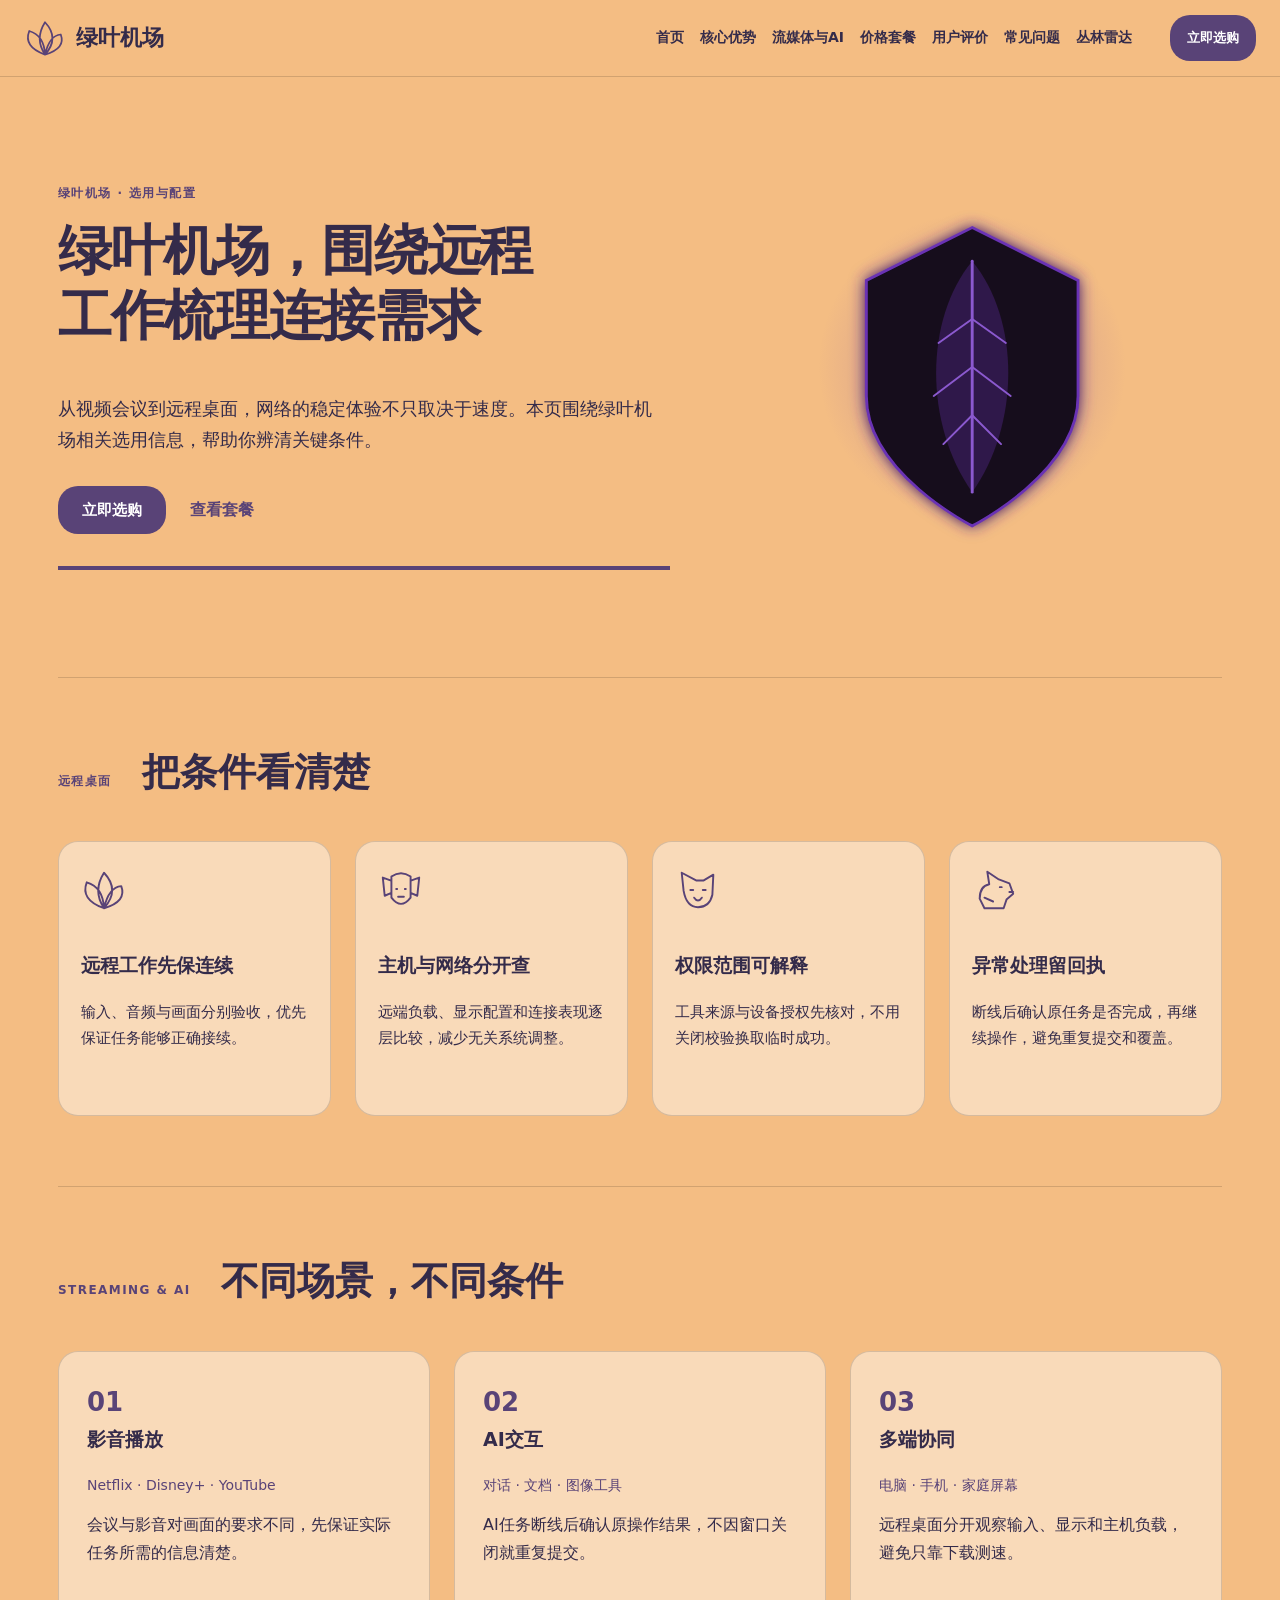
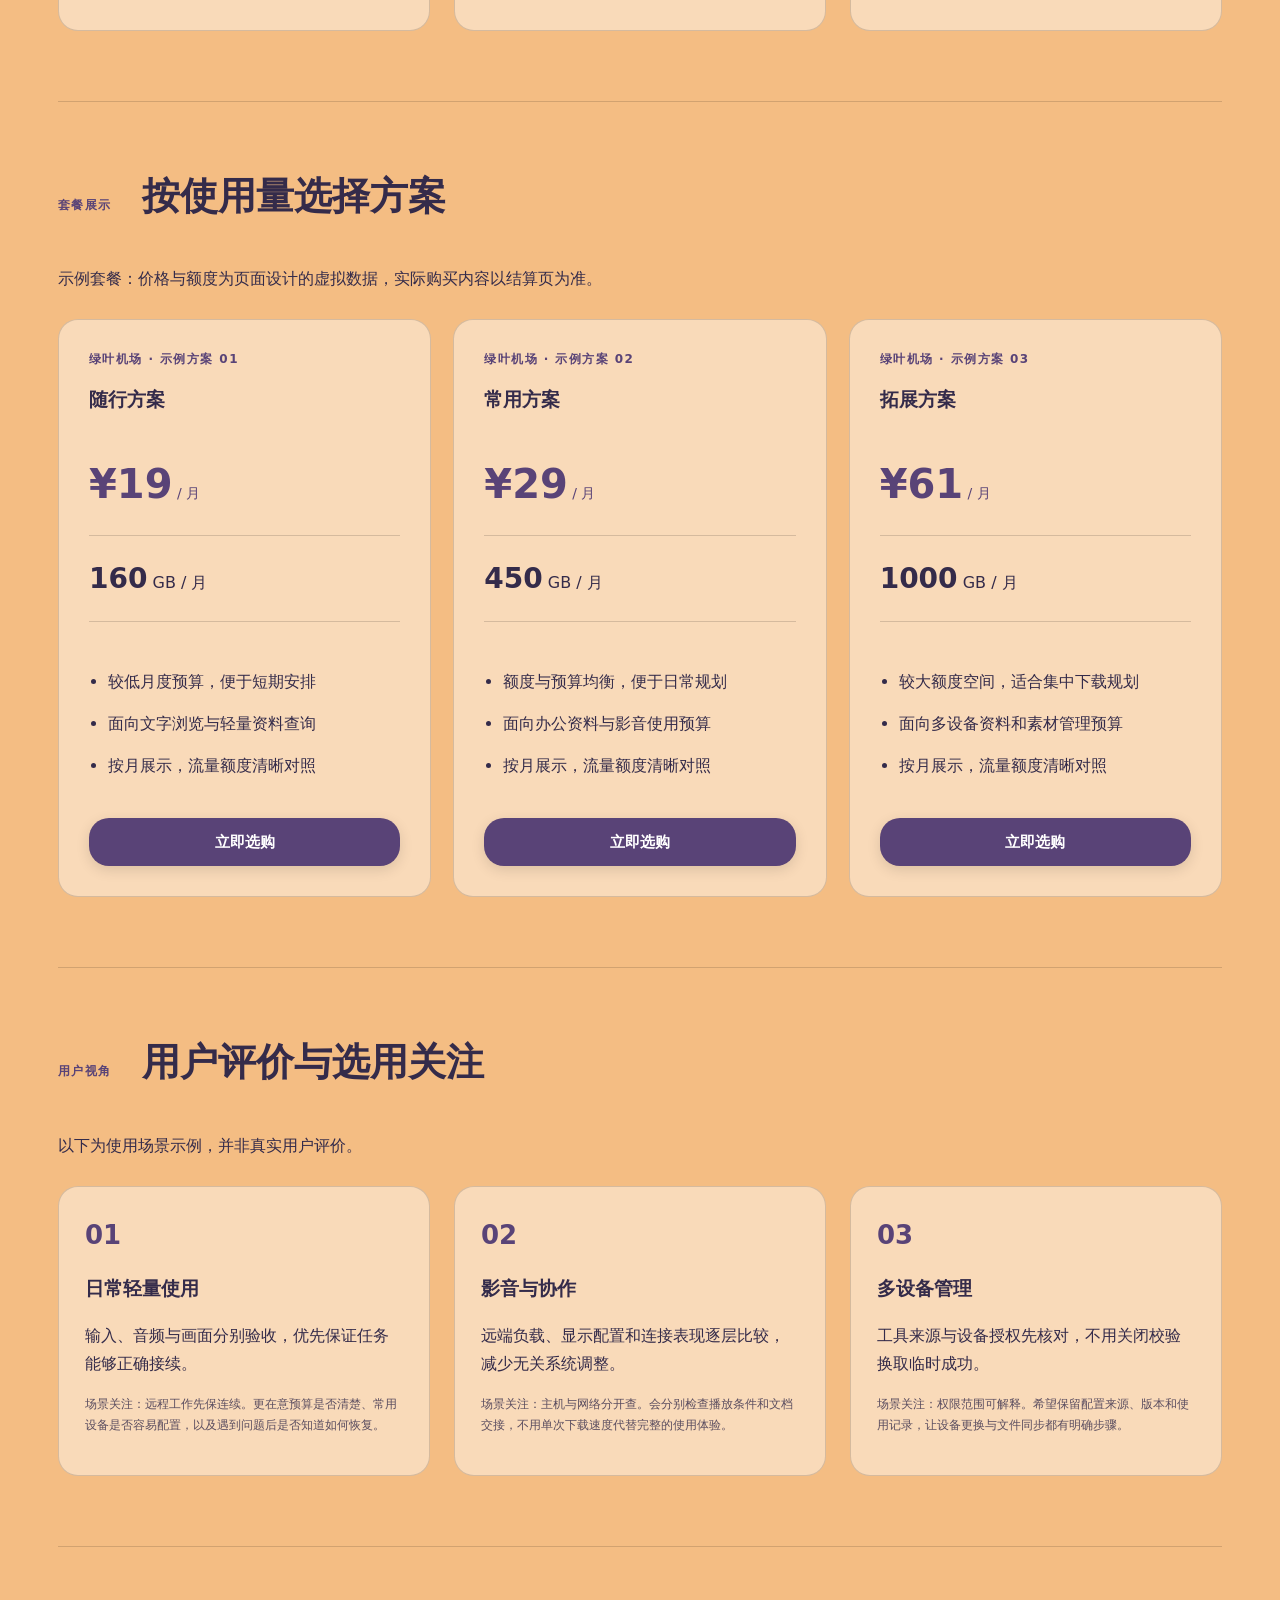
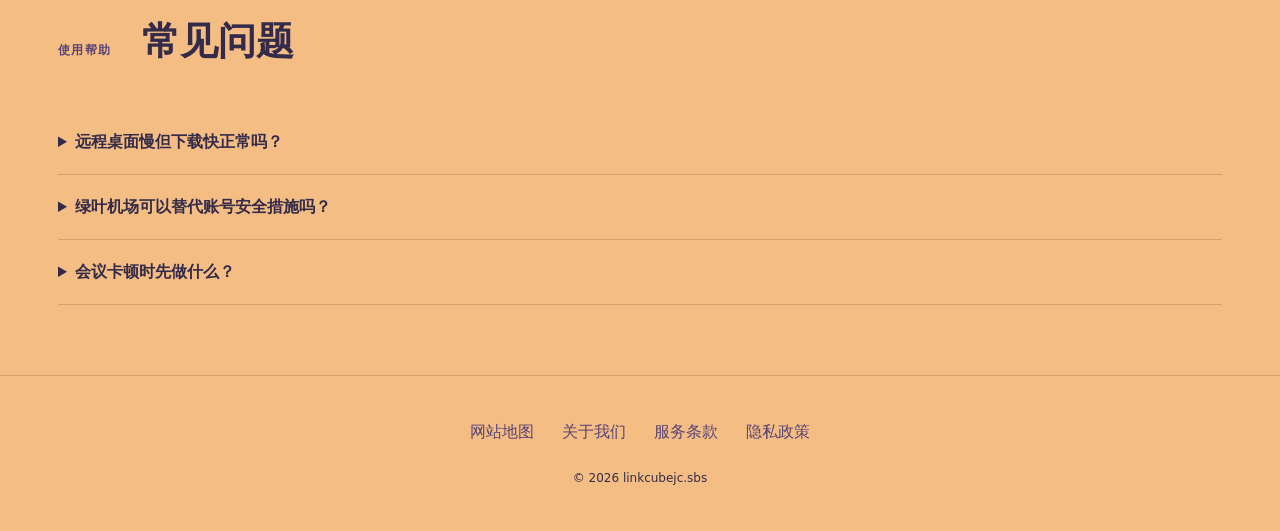
==== commit 98970e93: "feat: add purchase CTA buttons to pricing section conforming to domain style" ====
--- a/index.html
+++ b/index.html
@@ -38,4 +38,7 @@
     <line x1="260" y1="260" x2="230" y2="290" stroke="#8b59cf" stroke-width="2" stroke-linecap="round"/>
     <line x1="260" y1="260" x2="290" y2="290" stroke="#8b59cf" stroke-width="2" stroke-linecap="round"/>
   </g>
-</svg></div></section><section id="features" class="section "><div class="section-heading"><span class="eyebrow">远程桌面</span><h2>把条件看清楚</h2></div><div class="features tiles"><div class="feature"><svg class="" viewBox="0 0 48 48" aria-hidden="true"><path d="M24 43Q12 25 24 6Q41 24 24 43Z M24 43Q-1 34 6 16Q23 21 24 43Z M24 43Q48 36 42 20Q29 21 24 43Z" fill="none" stroke="currentColor" stroke-width="2" stroke-linecap="round" stroke-linejoin="round"/></svg><div><h3>远程工作先保连续</h3><p>输入、音频与画面分别验收，优先保证任务能够正确接续。</p></div></div><div class="feature"><svg class="" viewBox="0 0 48 48" aria-hidden="true"><path d="M13 14L5 11L7 30L14 27 M35 14L43 11L41 30L34 27 M14 10Q24 3 34 10V32Q24 45 14 32Z M19 23H20 M28 23H29 M21 31H27" fill="none" stroke="currentColor" stroke-width="2" stroke-linecap="round" stroke-linejoin="round"/></svg><div><h3>主机与网络分开查</h3><p>远端负载、显示配置和连接表现逐层比较，减少无关系统调整。</p></div></div><div class="feature"><svg class="" viewBox="0 0 48 48" aria-hidden="true"><path d="M9 25L7 6L22 14H30L40 8L39 29Q36 42 24 42Q12 42 9 25Z M16 24H19 M29 24H32 M20 32Q24 38 28 32" fill="none" stroke="currentColor" stroke-width="2" stroke-linecap="round" stroke-linejoin="round"/></svg><div><h3>权限范围可解释</h3><p>工具来源与设备授权先核对，不用关闭校验换取临时成功。</p></div></div><div class="feature"><svg class="" viewBox="0 0 48 48" aria-hidden="true"><path d="M8 33Q8 20 18 18L16 5L28 13L39 17L43 28L36 34L33 43H13Z M29 21H31 M39 26H43 M13 32L22 36" fill="none" stroke="currentColor" stroke-width="2" stroke-linecap="round" stroke-linejoin="round"/></svg><div><h3>异常处理留回执</h3><p>断线后确认原任务是否完成，再继续操作，避免重复提交和覆盖。</p></div></div></div></section><section id="streaming" class="section "><div class="section-heading"><span class="eyebrow">STREAMING & AI</span><h2>不同场景，不同条件</h2></div><div class="use-cases steps"><div class="use-case"><span class="item-no">01</span><h3>影音播放</h3><p class="platforms">Netflix · Disney+ · YouTube</p><p>会议与影音对画面的要求不同，先保证实际任务所需的信息清楚。</p></div><div class="use-case"><span class="item-no">02</span><h3>AI交互</h3><p class="platforms">对话 · 文档 · 图像工具</p><p>AI任务断线后确认原操作结果，不因窗口关闭就重复提交。</p></div><div class="use-case"><span class="item-no">03</span><h3>多端协同</h3><p class="platforms">电脑 · 手机 · 家庭屏幕</p><p>远程桌面分开观察输入、显示和主机负载，避免只靠下载测速。</p></div></div></section><section id="pricing" class="section"><div class="section-heading"><span class="eyebrow">套餐展示</span><h2>按使用量选择方案</h2></div><p class="section-intro">示例套餐：价格与额度为页面设计的虚拟数据，实际购买内容以结算页为准。</p><div class="plans cards"><div class="plan"><span class="eyebrow">绿叶机场 · 示例方案 01</span><h3>随行方案</h3><p class="price-value">¥19<small> / 月</small></p><p class="quota"><strong>160</strong> GB / 月</p><ul><li>较低月度预算，便于短期安排</li><li>面向文字浏览与轻量资料查询</li><li>按月展示，流量额度清晰对照</li></ul></div><div class="plan"><span class="eyebrow">绿叶机场 · 示例方案 02</span><h3>常用方案</h3><p class="price-value">¥29<small> / 月</small></p><p class="quota"><strong>450</strong> GB / 月</p><ul><li>额度与预算均衡，便于日常规划</li><li>面向办公资料与影音使用预算</li><li>按月展示，流量额度清晰对照</li></ul></div><div class="plan"><span class="eyebrow">绿叶机场 · 示例方案 03</span><h3>拓展方案</h3><p class="price-value">¥61<small> / 月</small></p><p class="quota"><strong>1000</strong> GB / 月</p><ul><li>较大额度空间，适合集中下载规划</li><li>面向多设备资料和素材管理预算</li><li>按月展示，流量额度清晰对照</li></ul></div></div></section><section id="testimonials" class="section"><div class="section-heading"><span class="eyebrow">用户视角</span><h2>用户评价与选用关注</h2></div><p class="section-intro">以下为使用场景示例，并非真实用户评价。</p><div class="reviews"><div class="review"><span class="review-mark">01</span><h3>日常轻量使用</h3><p>输入、音频与画面分别验收，优先保证任务能够正确接续。</p><p class="small">场景关注：远程工作先保连续。更在意预算是否清楚、常用设备是否容易配置，以及遇到问题后是否知道如何恢复。</p></div><div class="review"><span class="review-mark">02</span><h3>影音与协作</h3><p>远端负载、显示配置和连接表现逐层比较，减少无关系统调整。</p><p class="small">场景关注：主机与网络分开查。会分别检查播放条件和文档交接，不用单次下载速度代替完整的使用体验。</p></div><div class="review"><span class="review-mark">03</span><h3>多设备管理</h3><p>工具来源与设备授权先核对，不用关闭校验换取临时成功。</p><p class="small">场景关注：权限范围可解释。希望保留配置来源、版本和使用记录，让设备更换与文件同步都有明确步骤。</p></div></div></section><section id="faq" class="section "><div class="section-heading"><span class="eyebrow">使用帮助</span><h2>常见问题</h2></div><div class="faq-list"><details><summary>远程桌面慢但下载快正常吗？</summary><p>两类任务关注的条件不同，应分别检查交互往返、画面更新和远端主机负载。</p></details><details><summary>绿叶机场可以替代账号安全措施吗？</summary><p>不能。身份验证、权限与平台规则仍需独立遵守。</p></details><details><summary>会议卡顿时先做什么？</summary><p>先保护语音沟通，暂停非必要共享并告知参会者，再按预先安排的方式恢复。</p></details></div></section></main><footer class="site-footer"><nav aria-label="页脚导航"><a href="sitemap.html">网站地图</a><a href="about.html">关于我们</a><a href="terms.html">服务条款</a><a href="privacy.html">隐私政策</a></nav><p>© 2026 linkcubejc.sbs</p></footer></body></html>+</svg></div></section><section id="features" class="section "><div class="section-heading"><span class="eyebrow">远程桌面</span><h2>把条件看清楚</h2></div><div class="features tiles"><div class="feature"><svg class="" viewBox="0 0 48 48" aria-hidden="true"><path d="M24 43Q12 25 24 6Q41 24 24 43Z M24 43Q-1 34 6 16Q23 21 24 43Z M24 43Q48 36 42 20Q29 21 24 43Z" fill="none" stroke="currentColor" stroke-width="2" stroke-linecap="round" stroke-linejoin="round"/></svg><div><h3>远程工作先保连续</h3><p>输入、音频与画面分别验收，优先保证任务能够正确接续。</p></div></div><div class="feature"><svg class="" viewBox="0 0 48 48" aria-hidden="true"><path d="M13 14L5 11L7 30L14 27 M35 14L43 11L41 30L34 27 M14 10Q24 3 34 10V32Q24 45 14 32Z M19 23H20 M28 23H29 M21 31H27" fill="none" stroke="currentColor" stroke-width="2" stroke-linecap="round" stroke-linejoin="round"/></svg><div><h3>主机与网络分开查</h3><p>远端负载、显示配置和连接表现逐层比较，减少无关系统调整。</p></div></div><div class="feature"><svg class="" viewBox="0 0 48 48" aria-hidden="true"><path d="M9 25L7 6L22 14H30L40 8L39 29Q36 42 24 42Q12 42 9 25Z M16 24H19 M29 24H32 M20 32Q24 38 28 32" fill="none" stroke="currentColor" stroke-width="2" stroke-linecap="round" stroke-linejoin="round"/></svg><div><h3>权限范围可解释</h3><p>工具来源与设备授权先核对，不用关闭校验换取临时成功。</p></div></div><div class="feature"><svg class="" viewBox="0 0 48 48" aria-hidden="true"><path d="M8 33Q8 20 18 18L16 5L28 13L39 17L43 28L36 34L33 43H13Z M29 21H31 M39 26H43 M13 32L22 36" fill="none" stroke="currentColor" stroke-width="2" stroke-linecap="round" stroke-linejoin="round"/></svg><div><h3>异常处理留回执</h3><p>断线后确认原任务是否完成，再继续操作，避免重复提交和覆盖。</p></div></div></div></section><section id="streaming" class="section "><div class="section-heading"><span class="eyebrow">STREAMING & AI</span><h2>不同场景，不同条件</h2></div><div class="use-cases steps"><div class="use-case"><span class="item-no">01</span><h3>影音播放</h3><p class="platforms">Netflix · Disney+ · YouTube</p><p>会议与影音对画面的要求不同，先保证实际任务所需的信息清楚。</p></div><div class="use-case"><span class="item-no">02</span><h3>AI交互</h3><p class="platforms">对话 · 文档 · 图像工具</p><p>AI任务断线后确认原操作结果，不因窗口关闭就重复提交。</p></div><div class="use-case"><span class="item-no">03</span><h3>多端协同</h3><p class="platforms">电脑 · 手机 · 家庭屏幕</p><p>远程桌面分开观察输入、显示和主机负载，避免只靠下载测速。</p></div></div></section><section id="pricing" class="section"><div class="section-heading"><span class="eyebrow">套餐展示</span><h2>按使用量选择方案</h2></div><p class="section-intro">示例套餐：价格与额度为页面设计的虚拟数据，实际购买内容以结算页为准。</p><div class="plans cards"><div class="plan"><span class="eyebrow">绿叶机场 · 示例方案 01</span><h3>随行方案</h3><p class="price-value">¥19<small> / 月</small></p><p class="quota"><strong>160</strong> GB / 月</p><ul><li>较低月度预算，便于短期安排</li><li>面向文字浏览与轻量资料查询</li><li>按月展示，流量额度清晰对照</li></ul>  <a class="button" href="https://ww012.twilightaff.com/#/?code=A56DH1Af" target="_blank" rel="sponsored nofollow noopener">立即选购</a>
+</div><div class="plan"><span class="eyebrow">绿叶机场 · 示例方案 02</span><h3>常用方案</h3><p class="price-value">¥29<small> / 月</small></p><p class="quota"><strong>450</strong> GB / 月</p><ul><li>额度与预算均衡，便于日常规划</li><li>面向办公资料与影音使用预算</li><li>按月展示，流量额度清晰对照</li></ul>  <a class="button" href="https://ww012.twilightaff.com/#/?code=A56DH1Af" target="_blank" rel="sponsored nofollow noopener">立即选购</a>
+</div><div class="plan"><span class="eyebrow">绿叶机场 · 示例方案 03</span><h3>拓展方案</h3><p class="price-value">¥61<small> / 月</small></p><p class="quota"><strong>1000</strong> GB / 月</p><ul><li>较大额度空间，适合集中下载规划</li><li>面向多设备资料和素材管理预算</li><li>按月展示，流量额度清晰对照</li></ul>  <a class="button" href="https://ww012.twilightaff.com/#/?code=A56DH1Af" target="_blank" rel="sponsored nofollow noopener">立即选购</a>
+</div></div></section><section id="testimonials" class="section"><div class="section-heading"><span class="eyebrow">用户视角</span><h2>用户评价与选用关注</h2></div><p class="section-intro">以下为使用场景示例，并非真实用户评价。</p><div class="reviews"><div class="review"><span class="review-mark">01</span><h3>日常轻量使用</h3><p>输入、音频与画面分别验收，优先保证任务能够正确接续。</p><p class="small">场景关注：远程工作先保连续。更在意预算是否清楚、常用设备是否容易配置，以及遇到问题后是否知道如何恢复。</p></div><div class="review"><span class="review-mark">02</span><h3>影音与协作</h3><p>远端负载、显示配置和连接表现逐层比较，减少无关系统调整。</p><p class="small">场景关注：主机与网络分开查。会分别检查播放条件和文档交接，不用单次下载速度代替完整的使用体验。</p></div><div class="review"><span class="review-mark">03</span><h3>多设备管理</h3><p>工具来源与设备授权先核对，不用关闭校验换取临时成功。</p><p class="small">场景关注：权限范围可解释。希望保留配置来源、版本和使用记录，让设备更换与文件同步都有明确步骤。</p></div></div></section><section id="faq" class="section "><div class="section-heading"><span class="eyebrow">使用帮助</span><h2>常见问题</h2></div><div class="faq-list"><details><summary>远程桌面慢但下载快正常吗？</summary><p>两类任务关注的条件不同，应分别检查交互往返、画面更新和远端主机负载。</p></details><details><summary>绿叶机场可以替代账号安全措施吗？</summary><p>不能。身份验证、权限与平台规则仍需独立遵守。</p></details><details><summary>会议卡顿时先做什么？</summary><p>先保护语音沟通，暂停非必要共享并告知参会者，再按预先安排的方式恢复。</p></details></div></section></main><footer class="site-footer"><nav aria-label="页脚导航"><a href="sitemap.html">网站地图</a><a href="about.html">关于我们</a><a href="terms.html">服务条款</a><a href="privacy.html">隐私政策</a></nav><p>© 2026 linkcubejc.sbs</p></footer></body></html>
--- a/style.css
+++ b/style.css
@@ -185,3 +185,17 @@
   z-index: 2 !important;
   cursor: pointer !important;
 }
+
+/* 4. Pricing Plan Purchase Button */
+.plan .button {
+  width: 100% !important;
+  margin-top: 24px !important;
+  text-align: center !important;
+  box-shadow: 0 4px 14px rgba(0, 0, 0, 0.12) !important;
+  transition: transform 0.2s ease, filter 0.2s ease, box-shadow 0.2s ease !important;
+}
+.plan .button:hover {
+  transform: translateY(-2px) !important;
+  filter: brightness(0.92) !important;
+  box-shadow: 0 6px 18px rgba(0, 0, 0, 0.18) !important;
+}
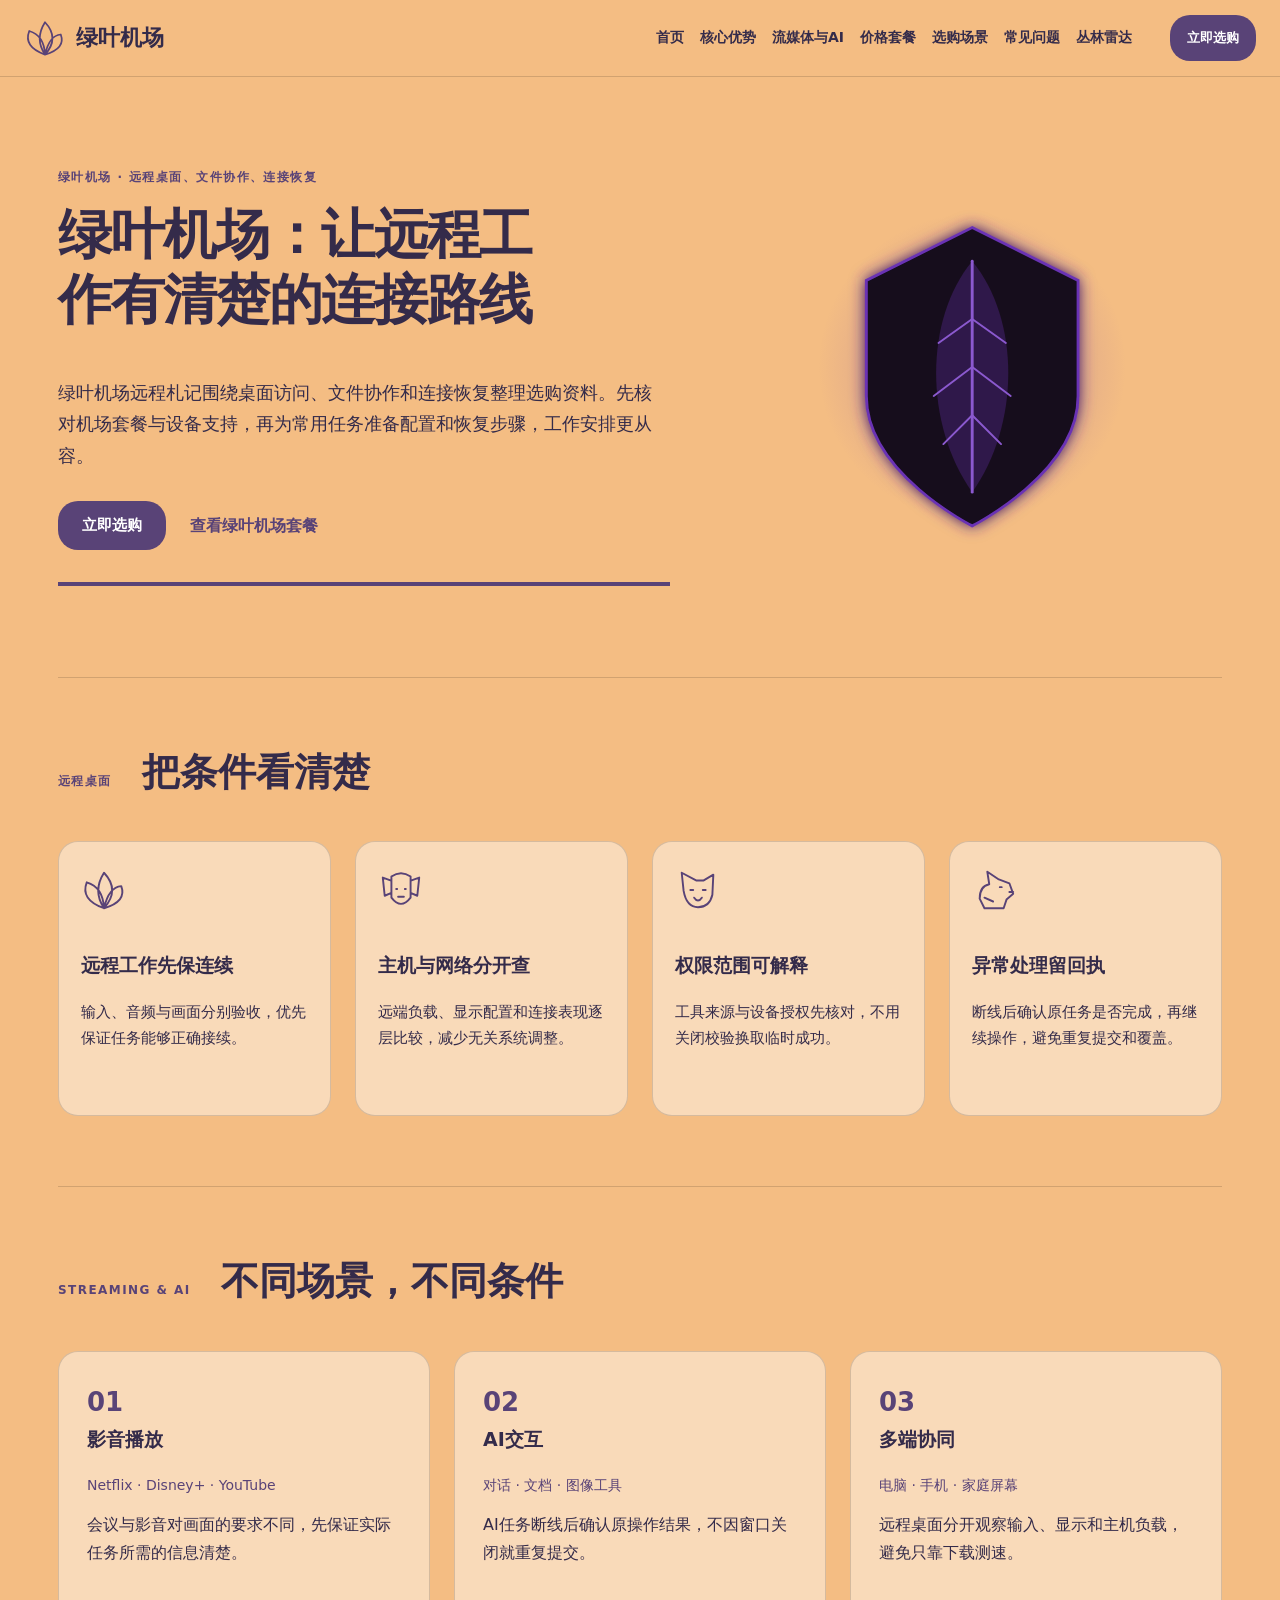
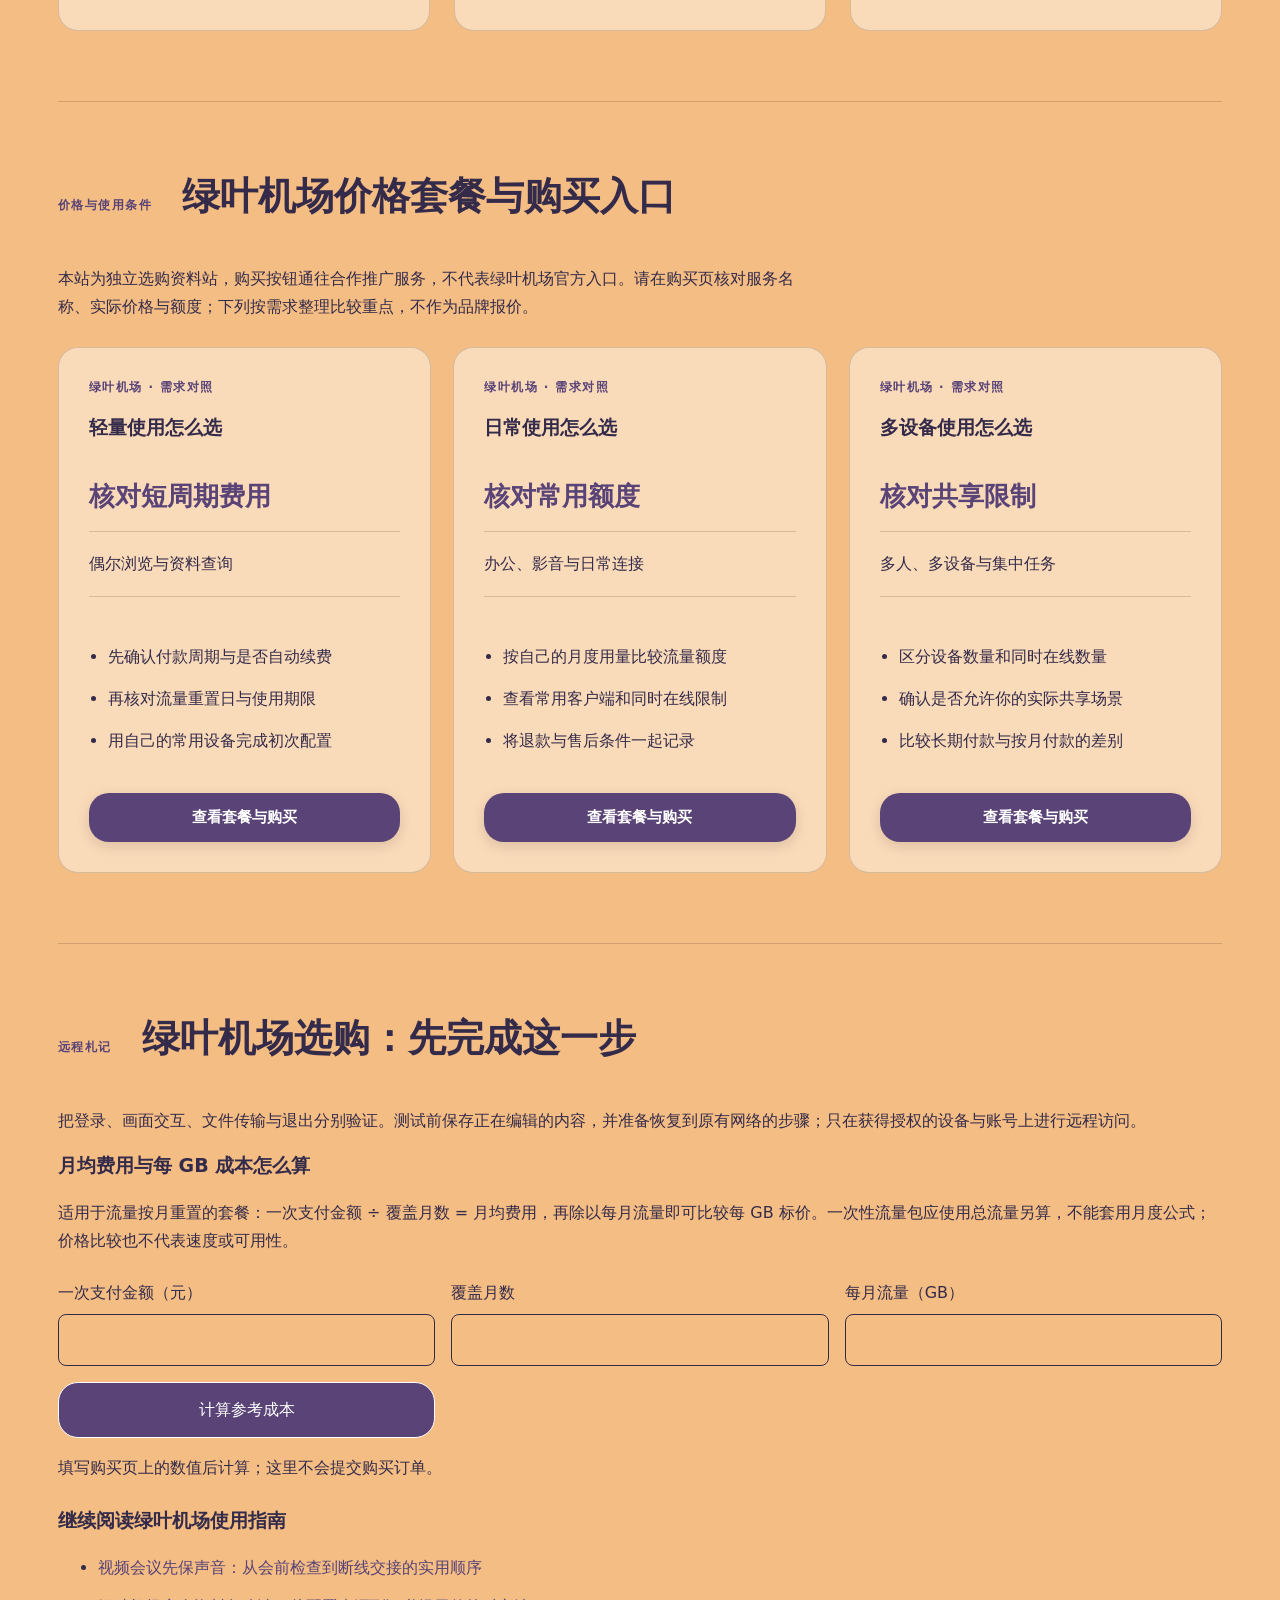
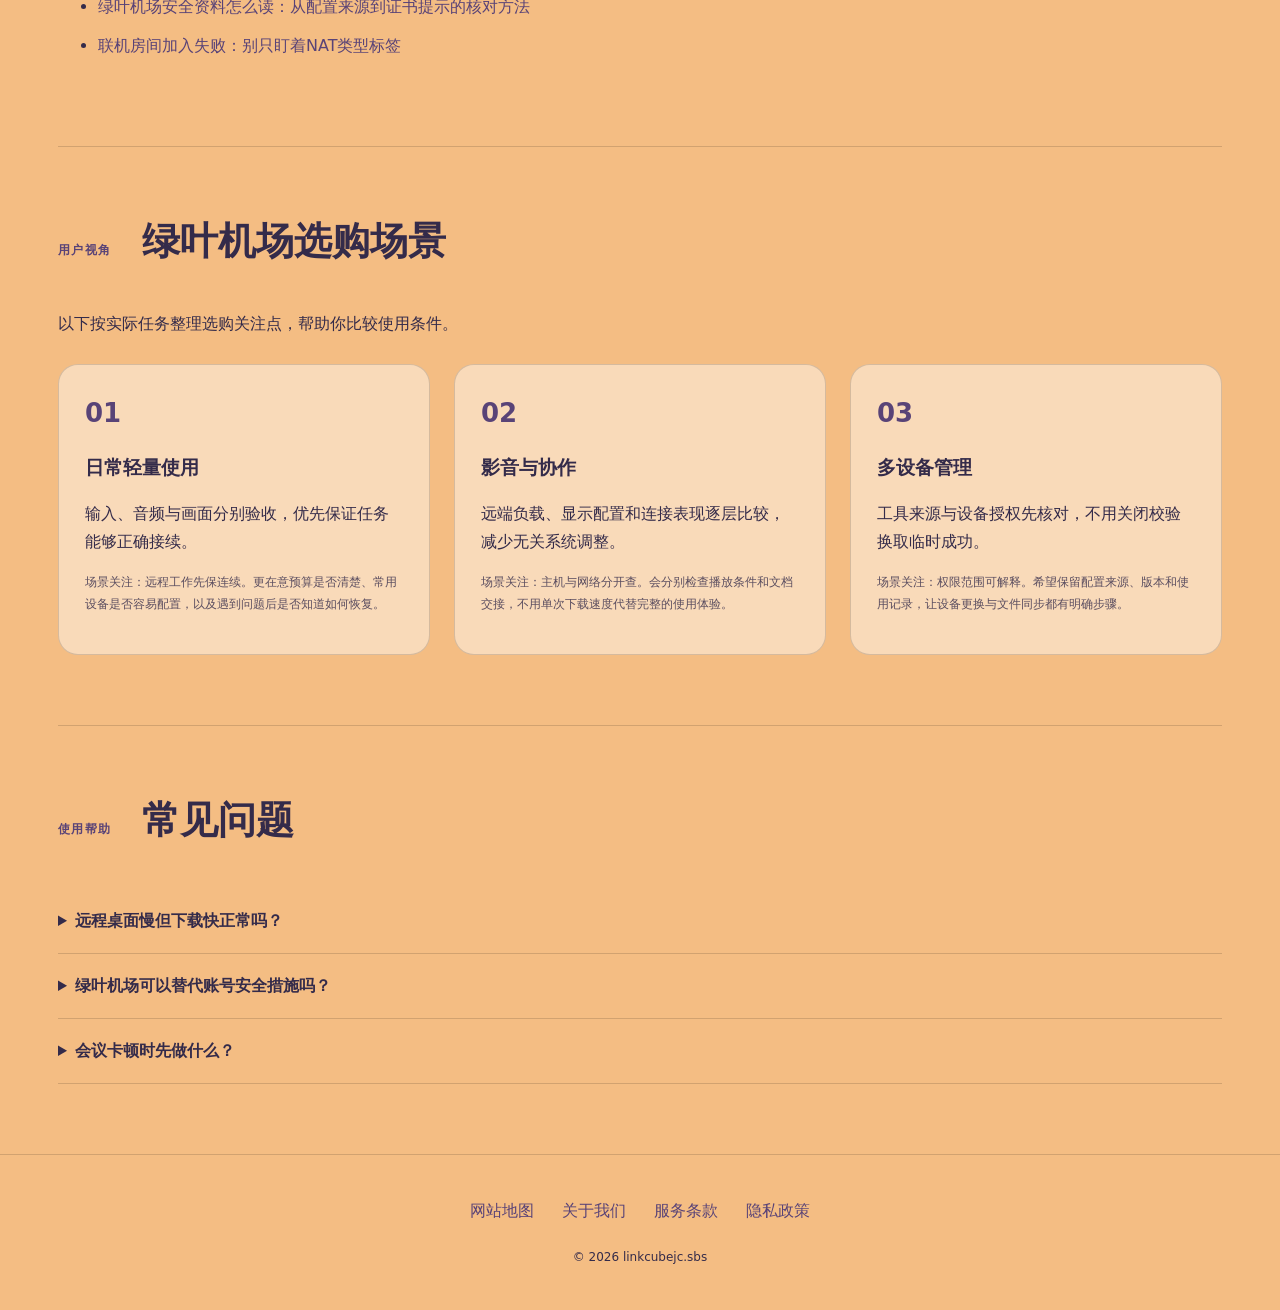
==== commit 185384a9: "Improve airport search intent and package guidance" ====
--- a/index.html
+++ b/index.html
@@ -1,44 +1,47 @@
-<!DOCTYPE html>
-<html lang="zh-CN"><head><meta charset="UTF-8"><meta name="viewport" content="width=device-width,initial-scale=1"><title>绿叶机场，围绕远程工作梳理连接需求｜选用指南</title><meta name="description" content="从视频会议到远程桌面，网络的稳定体验不只取决于速度。本页围绕绿叶机场相关选用信息，帮助你辨清关键条件。"><meta name="keywords" content="绿叶机场,绿叶机场，围绕远程工作梳理连接需求,丛林雷达,网络使用指南"><link rel="canonical" href="https://linkcubejc.sbs/"><meta property="og:type" content="website"><meta property="og:title" content="绿叶机场，围绕远程工作梳理连接需求｜选用指南"><meta property="og:description" content="从视频会议到远程桌面，网络的稳定体验不只取决于速度。本页围绕绿叶机场相关选用信息，帮助你辨清关键条件。"><meta property="og:url" content="https://linkcubejc.sbs/"><meta property="og:image" content="https://linkcubejc.sbs/share.png"><meta property="og:locale" content="zh_CN"><link rel="icon" href="favicon.svg" type="image/svg+xml"><link rel="stylesheet" href="style.css"><script defer src="menu.js"></script><script type="application/ld+json">{"@context": "https://schema.org", "@type": "WebPage", "name": "绿叶机场，围绕远程工作梳理连接需求｜选用指南", "url": "https://linkcubejc.sbs/", "description": "从视频会议到远程桌面，网络的稳定体验不只取决于速度。本页围绕绿叶机场相关选用信息，帮助你辨清关键条件。", "inLanguage": "zh-CN"}</script></head><body class="site-14 hero-B review-2 faq-1 nav-2"><header class="site-header"><div class="nav-wrap"><a class="brand" href="index.html"><svg class="brand-mark" viewBox="0 0 48 48" aria-hidden="true"><path d="M24 43Q12 25 24 6Q41 24 24 43Z M24 43Q-1 34 6 16Q23 21 24 43Z M24 43Q48 36 42 20Q29 21 24 43Z" fill="none" stroke="currentColor" stroke-width="2" stroke-linecap="round" stroke-linejoin="round"/></svg><span>绿叶机场</span></a><nav id="site-menu" aria-label="主导航"><a href="index.html">首页</a><a href="index.html#features">核心优势</a><a href="index.html#streaming">流媒体与AI</a><a href="index.html#pricing">价格套餐</a><a href="index.html#testimonials">用户评价</a><a href="index.html#faq">常见问题</a><a href="jungle-radar.html">丛林雷达</a></nav><div class="nav-actions"><a class="button compact" href="https://ww012.twilightaff.com/#/?code=A56DH1Af" target="_blank" rel="sponsored nofollow noopener">立即选购</a><button type="button" class="menu-toggle" aria-label="切换主导航菜单" aria-controls="site-menu" aria-expanded="false"><span></span><span></span></button></div></div></header><main class="site-main"><section class="hero-section"><div class="hero-copy"><span class="eyebrow">绿叶机场 · 选用与配置</span><h1>绿叶机场，围绕远程工作梳理连接需求</h1><p class="hero-intro">从视频会议到远程桌面，网络的稳定体验不只取决于速度。本页围绕绿叶机场相关选用信息，帮助你辨清关键条件。</p><div class="hero-actions"><a class="button" href="https://ww012.twilightaff.com/#/?code=A56DH1Af" target="_blank" rel="sponsored nofollow noopener">立即选购</a><a class="text-button" href="#pricing">查看套餐</a></div></div><div class="hero-art" role="img" aria-label="绿叶机场品牌动画"><svg viewBox="0 0 520 440" width="100%" height="100%" xmlns="http://www.w3.org/2000/svg" style="max-height: 400px;">
-  <defs>
-    <radialGradient id="shieldGreenAura" cx="50%" cy="50%" r="50%">
-      <stop offset="0%" stop-color="#6a33b4" stop-opacity="0.35"/>
-      <stop offset="100%" stop-color="#6a33b4" stop-opacity="0"/>
-    </radialGradient>
-    <filter id="leafShieldGlow" x="-20%" y="-20%" width="140%" height="140%">
-      <feGaussianBlur stdDeviation="8" result="blur"/>
-      <feComposite in="SourceGraphic" in2="blur" operator="over"/>
-    </filter>
-  </defs>
-  <style>
-    @keyframes shieldPulseEco {
-      0%, 100% { transform: scale(1); }
-      50% { transform: scale(1.04); }
-    }
-    .shield-eco-root { animation: shieldPulseEco 4s ease-in-out infinite; transform-origin: 260px 210px; }
-  </style>
-
-  <!-- Green Shield Glow Backdrop -->
-  <circle cx="260" cy="210" r="160" fill="url(#shieldGreenAura)"/>
-
-  <!-- Shield of Jungle Leaves -->
-  <g class="shield-eco-root">
-    <!-- Outer Shield Crest -->
-    <path d="M260 65 L370 120 L370 240 C370 320 260 375 260 375 C260 375 150 320 150 240 L150 120 Z" fill="#140d1d" stroke="#6a33b4" stroke-width="3" filter="url(#leafShieldGlow)"/>
-
-    <!-- Intertwined Big Leaf Silhouette -->
-    <path d="M260 100 C210 160 210 270 260 340 C310 270 310 160 260 100 Z" fill="#6a33b4" opacity="0.3"/>
-    <path d="M260 100 L260 340" stroke="#8b59cf" stroke-width="3" stroke-linecap="round"/>
-
-    <!-- Left & Right Leaf Ribs -->
-    <line x1="260" y1="160" x2="225" y2="185" stroke="#8b59cf" stroke-width="2" stroke-linecap="round"/>
-    <line x1="260" y1="160" x2="295" y2="185" stroke="#8b59cf" stroke-width="2" stroke-linecap="round"/>
-    <line x1="260" y1="210" x2="220" y2="240" stroke="#8b59cf" stroke-width="2" stroke-linecap="round"/>
-    <line x1="260" y1="210" x2="300" y2="240" stroke="#8b59cf" stroke-width="2" stroke-linecap="round"/>
-    <line x1="260" y1="260" x2="230" y2="290" stroke="#8b59cf" stroke-width="2" stroke-linecap="round"/>
-    <line x1="260" y1="260" x2="290" y2="290" stroke="#8b59cf" stroke-width="2" stroke-linecap="round"/>
-  </g>
-</svg></div></section><section id="features" class="section "><div class="section-heading"><span class="eyebrow">远程桌面</span><h2>把条件看清楚</h2></div><div class="features tiles"><div class="feature"><svg class="" viewBox="0 0 48 48" aria-hidden="true"><path d="M24 43Q12 25 24 6Q41 24 24 43Z M24 43Q-1 34 6 16Q23 21 24 43Z M24 43Q48 36 42 20Q29 21 24 43Z" fill="none" stroke="currentColor" stroke-width="2" stroke-linecap="round" stroke-linejoin="round"/></svg><div><h3>远程工作先保连续</h3><p>输入、音频与画面分别验收，优先保证任务能够正确接续。</p></div></div><div class="feature"><svg class="" viewBox="0 0 48 48" aria-hidden="true"><path d="M13 14L5 11L7 30L14 27 M35 14L43 11L41 30L34 27 M14 10Q24 3 34 10V32Q24 45 14 32Z M19 23H20 M28 23H29 M21 31H27" fill="none" stroke="currentColor" stroke-width="2" stroke-linecap="round" stroke-linejoin="round"/></svg><div><h3>主机与网络分开查</h3><p>远端负载、显示配置和连接表现逐层比较，减少无关系统调整。</p></div></div><div class="feature"><svg class="" viewBox="0 0 48 48" aria-hidden="true"><path d="M9 25L7 6L22 14H30L40 8L39 29Q36 42 24 42Q12 42 9 25Z M16 24H19 M29 24H32 M20 32Q24 38 28 32" fill="none" stroke="currentColor" stroke-width="2" stroke-linecap="round" stroke-linejoin="round"/></svg><div><h3>权限范围可解释</h3><p>工具来源与设备授权先核对，不用关闭校验换取临时成功。</p></div></div><div class="feature"><svg class="" viewBox="0 0 48 48" aria-hidden="true"><path d="M8 33Q8 20 18 18L16 5L28 13L39 17L43 28L36 34L33 43H13Z M29 21H31 M39 26H43 M13 32L22 36" fill="none" stroke="currentColor" stroke-width="2" stroke-linecap="round" stroke-linejoin="round"/></svg><div><h3>异常处理留回执</h3><p>断线后确认原任务是否完成，再继续操作，避免重复提交和覆盖。</p></div></div></div></section><section id="streaming" class="section "><div class="section-heading"><span class="eyebrow">STREAMING & AI</span><h2>不同场景，不同条件</h2></div><div class="use-cases steps"><div class="use-case"><span class="item-no">01</span><h3>影音播放</h3><p class="platforms">Netflix · Disney+ · YouTube</p><p>会议与影音对画面的要求不同，先保证实际任务所需的信息清楚。</p></div><div class="use-case"><span class="item-no">02</span><h3>AI交互</h3><p class="platforms">对话 · 文档 · 图像工具</p><p>AI任务断线后确认原操作结果，不因窗口关闭就重复提交。</p></div><div class="use-case"><span class="item-no">03</span><h3>多端协同</h3><p class="platforms">电脑 · 手机 · 家庭屏幕</p><p>远程桌面分开观察输入、显示和主机负载，避免只靠下载测速。</p></div></div></section><section id="pricing" class="section"><div class="section-heading"><span class="eyebrow">套餐展示</span><h2>按使用量选择方案</h2></div><p class="section-intro">示例套餐：价格与额度为页面设计的虚拟数据，实际购买内容以结算页为准。</p><div class="plans cards"><div class="plan"><span class="eyebrow">绿叶机场 · 示例方案 01</span><h3>随行方案</h3><p class="price-value">¥19<small> / 月</small></p><p class="quota"><strong>160</strong> GB / 月</p><ul><li>较低月度预算，便于短期安排</li><li>面向文字浏览与轻量资料查询</li><li>按月展示，流量额度清晰对照</li></ul>  <a class="button" href="https://ww012.twilightaff.com/#/?code=A56DH1Af" target="_blank" rel="sponsored nofollow noopener">立即选购</a>
-</div><div class="plan"><span class="eyebrow">绿叶机场 · 示例方案 02</span><h3>常用方案</h3><p class="price-value">¥29<small> / 月</small></p><p class="quota"><strong>450</strong> GB / 月</p><ul><li>额度与预算均衡，便于日常规划</li><li>面向办公资料与影音使用预算</li><li>按月展示，流量额度清晰对照</li></ul>  <a class="button" href="https://ww012.twilightaff.com/#/?code=A56DH1Af" target="_blank" rel="sponsored nofollow noopener">立即选购</a>
-</div><div class="plan"><span class="eyebrow">绿叶机场 · 示例方案 03</span><h3>拓展方案</h3><p class="price-value">¥61<small> / 月</small></p><p class="quota"><strong>1000</strong> GB / 月</p><ul><li>较大额度空间，适合集中下载规划</li><li>面向多设备资料和素材管理预算</li><li>按月展示，流量额度清晰对照</li></ul>  <a class="button" href="https://ww012.twilightaff.com/#/?code=A56DH1Af" target="_blank" rel="sponsored nofollow noopener">立即选购</a>
-</div></div></section><section id="testimonials" class="section"><div class="section-heading"><span class="eyebrow">用户视角</span><h2>用户评价与选用关注</h2></div><p class="section-intro">以下为使用场景示例，并非真实用户评价。</p><div class="reviews"><div class="review"><span class="review-mark">01</span><h3>日常轻量使用</h3><p>输入、音频与画面分别验收，优先保证任务能够正确接续。</p><p class="small">场景关注：远程工作先保连续。更在意预算是否清楚、常用设备是否容易配置，以及遇到问题后是否知道如何恢复。</p></div><div class="review"><span class="review-mark">02</span><h3>影音与协作</h3><p>远端负载、显示配置和连接表现逐层比较，减少无关系统调整。</p><p class="small">场景关注：主机与网络分开查。会分别检查播放条件和文档交接，不用单次下载速度代替完整的使用体验。</p></div><div class="review"><span class="review-mark">03</span><h3>多设备管理</h3><p>工具来源与设备授权先核对，不用关闭校验换取临时成功。</p><p class="small">场景关注：权限范围可解释。希望保留配置来源、版本和使用记录，让设备更换与文件同步都有明确步骤。</p></div></div></section><section id="faq" class="section "><div class="section-heading"><span class="eyebrow">使用帮助</span><h2>常见问题</h2></div><div class="faq-list"><details><summary>远程桌面慢但下载快正常吗？</summary><p>两类任务关注的条件不同，应分别检查交互往返、画面更新和远端主机负载。</p></details><details><summary>绿叶机场可以替代账号安全措施吗？</summary><p>不能。身份验证、权限与平台规则仍需独立遵守。</p></details><details><summary>会议卡顿时先做什么？</summary><p>先保护语音沟通，暂停非必要共享并告知参会者，再按预先安排的方式恢复。</p></details></div></section></main><footer class="site-footer"><nav aria-label="页脚导航"><a href="sitemap.html">网站地图</a><a href="about.html">关于我们</a><a href="terms.html">服务条款</a><a href="privacy.html">隐私政策</a></nav><p>© 2026 linkcubejc.sbs</p></footer></body></html>+<!DOCTYPE html>
+
+<html lang="zh-CN"><head><meta charset="utf-8"/><meta content="width=device-width,initial-scale=1" name="viewport"/><title>绿叶机场远程办公指南｜套餐选择与连接恢复</title><meta content="绿叶机场远程札记围绕桌面访问、文件协作和连接恢复整理选购资料。先核对机场套餐与设备支持，再为常用任务准备配置和恢复步骤，工作安排更从容。" name="description"/><link href="https://linkcubejc.sbs/" rel="canonical"/><meta content="website" property="og:type"/><meta content="绿叶机场远程办公指南｜套餐选择与连接恢复" property="og:title"/><meta content="绿叶机场远程札记围绕桌面访问、文件协作和连接恢复整理选购资料。先核对机场套餐与设备支持，再为常用任务准备配置和恢复步骤，工作安排更从容。" property="og:description"/><meta content="https://linkcubejc.sbs/" property="og:url"/><meta content="https://linkcubejc.sbs/share.png" property="og:image"/><meta content="zh_CN" property="og:locale"/><link href="favicon.svg" rel="icon" type="image/svg+xml"/><link href="style.css" rel="stylesheet"/><script defer="" src="menu.js"></script><script type="application/ld+json">{"@context": "https://schema.org", "@type": "WebPage", "name": "绿叶机场远程办公指南｜套餐选择与连接恢复", "url": "https://linkcubejc.sbs/", "description": "绿叶机场远程札记围绕桌面访问、文件协作和连接恢复整理选购资料。先核对机场套餐与设备支持，再为常用任务准备配置和恢复步骤，工作安排更从容。", "inLanguage": "zh-CN"}</script><link href="seo-guide.css" rel="stylesheet"/></head><body class="site-14 hero-B review-2 faq-1 nav-2"><header class="site-header"><div class="nav-wrap"><a class="brand" href="index.html"><svg aria-hidden="true" class="brand-mark" viewbox="0 0 48 48"><path d="M24 43Q12 25 24 6Q41 24 24 43Z M24 43Q-1 34 6 16Q23 21 24 43Z M24 43Q48 36 42 20Q29 21 24 43Z" fill="none" stroke="currentColor" stroke-linecap="round" stroke-linejoin="round" stroke-width="2"></path></svg><span>绿叶机场</span></a><nav aria-label="主导航" id="site-menu"><a href="index.html">首页</a><a href="index.html#features">核心优势</a><a href="index.html#streaming">流媒体与AI</a><a href="index.html#pricing">价格套餐</a><a href="index.html#testimonials">选购场景</a><a href="index.html#faq">常见问题</a><a href="jungle-radar.html">丛林雷达</a></nav><div class="nav-actions"><a class="button compact" href="https://ww012.twilightaff.com/#/?code=A56DH1Af" rel="sponsored nofollow noopener" target="_blank">立即选购</a><button aria-controls="site-menu" aria-expanded="false" aria-label="切换主导航菜单" class="menu-toggle" type="button"><span></span><span></span></button></div></div></header><main class="site-main"><section class="hero-section"><div class="hero-copy"><span class="eyebrow">绿叶机场 · 远程桌面、文件协作、连接恢复</span><h1>绿叶机场：让远程工作有清楚的连接路线</h1><p class="hero-intro">绿叶机场远程札记围绕桌面访问、文件协作和连接恢复整理选购资料。先核对机场套餐与设备支持，再为常用任务准备配置和恢复步骤，工作安排更从容。</p><div class="hero-actions"><a class="button" href="https://ww012.twilightaff.com/#/?code=A56DH1Af" rel="sponsored nofollow noopener" target="_blank">立即选购</a><a class="text-button" href="#pricing">查看绿叶机场套餐</a></div></div><div aria-label="绿叶机场品牌动画" class="hero-art" role="img"><svg height="100%" style="max-height: 400px;" viewbox="0 0 520 440" width="100%" xmlns="http://www.w3.org/2000/svg">
+<defs>
+<radialgradient cx="50%" cy="50%" id="shieldGreenAura" r="50%">
+<stop offset="0%" stop-color="#6a33b4" stop-opacity="0.35"></stop>
+<stop offset="100%" stop-color="#6a33b4" stop-opacity="0"></stop>
+</radialgradient>
+<filter height="140%" id="leafShieldGlow" width="140%" x="-20%" y="-20%">
+<fegaussianblur result="blur" stddeviation="8"></fegaussianblur>
+<fecomposite in="SourceGraphic" in2="blur" operator="over"></fecomposite>
+</filter>
+</defs>
+<style>+
+    @keyframes shieldPulseEco {+
+      0%, 100% { transform: scale(1); }+
+      50% { transform: scale(1.04); }+
+    }+
+    .shield-eco-root { animation: shieldPulseEco 4s ease-in-out infinite; transform-origin: 260px 210px; }+
+  </style>
+<!-- Green Shield Glow Backdrop -->
+<circle cx="260" cy="210" fill="url(#shieldGreenAura)" r="160"></circle>
+<!-- Shield of Jungle Leaves -->
+<g class="shield-eco-root">
+<!-- Outer Shield Crest -->
+<path d="M260 65 L370 120 L370 240 C370 320 260 375 260 375 C260 375 150 320 150 240 L150 120 Z" fill="#140d1d" filter="url(#leafShieldGlow)" stroke="#6a33b4" stroke-width="3"></path>
+<!-- Intertwined Big Leaf Silhouette -->
+<path d="M260 100 C210 160 210 270 260 340 C310 270 310 160 260 100 Z" fill="#6a33b4" opacity="0.3"></path>
+<path d="M260 100 L260 340" stroke="#8b59cf" stroke-linecap="round" stroke-width="3"></path>
+<!-- Left & Right Leaf Ribs -->
+<line stroke="#8b59cf" stroke-linecap="round" stroke-width="2" x1="260" x2="225" y1="160" y2="185"></line>
+<line stroke="#8b59cf" stroke-linecap="round" stroke-width="2" x1="260" x2="295" y1="160" y2="185"></line>
+<line stroke="#8b59cf" stroke-linecap="round" stroke-width="2" x1="260" x2="220" y1="210" y2="240"></line>
+<line stroke="#8b59cf" stroke-linecap="round" stroke-width="2" x1="260" x2="300" y1="210" y2="240"></line>
+<line stroke="#8b59cf" stroke-linecap="round" stroke-width="2" x1="260" x2="230" y1="260" y2="290"></line>
+<line stroke="#8b59cf" stroke-linecap="round" stroke-width="2" x1="260" x2="290" y1="260" y2="290"></line>
+</g>
+</svg></div></section><section class="section" id="features"><div class="section-heading"><span class="eyebrow">远程桌面</span><h2>把条件看清楚</h2></div><div class="features tiles"><div class="feature"><svg aria-hidden="true" class="" viewbox="0 0 48 48"><path d="M24 43Q12 25 24 6Q41 24 24 43Z M24 43Q-1 34 6 16Q23 21 24 43Z M24 43Q48 36 42 20Q29 21 24 43Z" fill="none" stroke="currentColor" stroke-linecap="round" stroke-linejoin="round" stroke-width="2"></path></svg><div><h3>远程工作先保连续</h3><p>输入、音频与画面分别验收，优先保证任务能够正确接续。</p></div></div><div class="feature"><svg aria-hidden="true" class="" viewbox="0 0 48 48"><path d="M13 14L5 11L7 30L14 27 M35 14L43 11L41 30L34 27 M14 10Q24 3 34 10V32Q24 45 14 32Z M19 23H20 M28 23H29 M21 31H27" fill="none" stroke="currentColor" stroke-linecap="round" stroke-linejoin="round" stroke-width="2"></path></svg><div><h3>主机与网络分开查</h3><p>远端负载、显示配置和连接表现逐层比较，减少无关系统调整。</p></div></div><div class="feature"><svg aria-hidden="true" class="" viewbox="0 0 48 48"><path d="M9 25L7 6L22 14H30L40 8L39 29Q36 42 24 42Q12 42 9 25Z M16 24H19 M29 24H32 M20 32Q24 38 28 32" fill="none" stroke="currentColor" stroke-linecap="round" stroke-linejoin="round" stroke-width="2"></path></svg><div><h3>权限范围可解释</h3><p>工具来源与设备授权先核对，不用关闭校验换取临时成功。</p></div></div><div class="feature"><svg aria-hidden="true" class="" viewbox="0 0 48 48"><path d="M8 33Q8 20 18 18L16 5L28 13L39 17L43 28L36 34L33 43H13Z M29 21H31 M39 26H43 M13 32L22 36" fill="none" stroke="currentColor" stroke-linecap="round" stroke-linejoin="round" stroke-width="2"></path></svg><div><h3>异常处理留回执</h3><p>断线后确认原任务是否完成，再继续操作，避免重复提交和覆盖。</p></div></div></div></section><section class="section" id="streaming"><div class="section-heading"><span class="eyebrow">STREAMING &amp; AI</span><h2>不同场景，不同条件</h2></div><div class="use-cases steps"><div class="use-case"><span class="item-no">01</span><h3>影音播放</h3><p class="platforms">Netflix · Disney+ · YouTube</p><p>会议与影音对画面的要求不同，先保证实际任务所需的信息清楚。</p></div><div class="use-case"><span class="item-no">02</span><h3>AI交互</h3><p class="platforms">对话 · 文档 · 图像工具</p><p>AI任务断线后确认原操作结果，不因窗口关闭就重复提交。</p></div><div class="use-case"><span class="item-no">03</span><h3>多端协同</h3><p class="platforms">电脑 · 手机 · 家庭屏幕</p><p>远程桌面分开观察输入、显示和主机负载，避免只靠下载测速。</p></div></div></section><section class="section" id="pricing"><div class="section-heading"><span class="eyebrow">价格与使用条件</span><h2>绿叶机场价格套餐与购买入口</h2></div><p class="section-intro">本站为独立选购资料站，购买按钮通往合作推广服务，不代表绿叶机场官方入口。请在购买页核对服务名称、实际价格与额度；下列按需求整理比较重点，不作为品牌报价。</p><div class="plans cards"><div class="plan"><span class="eyebrow">绿叶机场 · 需求对照</span><h3>轻量使用怎么选</h3><p class="price-value">核对短周期费用</p><p class="quota">偶尔浏览与资料查询</p><ul><li>先确认付款周期与是否自动续费</li><li>再核对流量重置日与使用期限</li><li>用自己的常用设备完成初次配置</li></ul> <a class="button" href="https://ww012.twilightaff.com/#/?code=A56DH1Af" rel="sponsored nofollow noopener" target="_blank">查看套餐与购买</a>
+</div><div class="plan"><span class="eyebrow">绿叶机场 · 需求对照</span><h3>日常使用怎么选</h3><p class="price-value">核对常用额度</p><p class="quota">办公、影音与日常连接</p><ul><li>按自己的月度用量比较流量额度</li><li>查看常用客户端和同时在线限制</li><li>将退款与售后条件一起记录</li></ul> <a class="button" href="https://ww012.twilightaff.com/#/?code=A56DH1Af" rel="sponsored nofollow noopener" target="_blank">查看套餐与购买</a>
+</div><div class="plan"><span class="eyebrow">绿叶机场 · 需求对照</span><h3>多设备使用怎么选</h3><p class="price-value">核对共享限制</p><p class="quota">多人、多设备与集中任务</p><ul><li>区分设备数量和同时在线数量</li><li>确认是否允许你的实际共享场景</li><li>比较长期付款与按月付款的差别</li></ul> <a class="button" href="https://ww012.twilightaff.com/#/?code=A56DH1Af" rel="sponsored nofollow noopener" target="_blank">查看套餐与购买</a>
+</div></div></section><section class="section seo-plan-guide" id="plan-guide"><div class="section-heading"><span class="eyebrow">远程札记</span><h2>绿叶机场选购：先完成这一步</h2></div><p>把登录、画面交互、文件传输与退出分别验证。测试前保存正在编辑的内容，并准备恢复到原有网络的步骤；只在获得授权的设备与账号上进行远程访问。</p><h3>月均费用与每 GB 成本怎么算</h3><p>适用于流量按月重置的套餐：一次支付金额 ÷ 覆盖月数 = 月均费用，再除以每月流量即可比较每 GB 标价。一次性流量包应使用总流量另算，不能套用月度公式；价格比较也不代表速度或可用性。</p><form class="seo-cost-form"><label>一次支付金额（元）<input inputmode="decimal" min="0.01" name="amount" required="" step="0.01" type="number"/></label><label>覆盖月数<input inputmode="numeric" max="120" min="1" name="months" required="" step="1" type="number"/></label><label>每月流量（GB）<input inputmode="decimal" min="0.01" name="quota" required="" step="0.01" type="number"/></label><button class="button" type="submit">计算参考成本</button><output aria-live="polite">填写购买页上的数值后计算；这里不会提交购买订单。</output></form><div class="seo-reading"><h3>继续阅读绿叶机场使用指南</h3><ul><li><a href="linkcube-4k-conference-audio-loss-prevention.html">视频会议先保声音：从会前检查到断线交接的实用顺序</a></li><li><a href="linkcube-anti-active-probe-tunneling.html">绿叶机场安全资料怎么读：从配置来源到证书提示的核对方法</a></li><li><a href="linkcube-fullcone-nat-gaming-handshake.html">联机房间加入失败：别只盯着NAT类型标签</a></li></ul></div></section><section class="section" id="testimonials"><div class="section-heading"><span class="eyebrow">用户视角</span><h2>绿叶机场选购场景</h2></div><p class="section-intro">以下按实际任务整理选购关注点，帮助你比较使用条件。</p><div class="reviews"><div class="review"><span class="review-mark">01</span><h3>日常轻量使用</h3><p>输入、音频与画面分别验收，优先保证任务能够正确接续。</p><p class="small">场景关注：远程工作先保连续。更在意预算是否清楚、常用设备是否容易配置，以及遇到问题后是否知道如何恢复。</p></div><div class="review"><span class="review-mark">02</span><h3>影音与协作</h3><p>远端负载、显示配置和连接表现逐层比较，减少无关系统调整。</p><p class="small">场景关注：主机与网络分开查。会分别检查播放条件和文档交接，不用单次下载速度代替完整的使用体验。</p></div><div class="review"><span class="review-mark">03</span><h3>多设备管理</h3><p>工具来源与设备授权先核对，不用关闭校验换取临时成功。</p><p class="small">场景关注：权限范围可解释。希望保留配置来源、版本和使用记录，让设备更换与文件同步都有明确步骤。</p></div></div></section><section class="section" id="faq"><div class="section-heading"><span class="eyebrow">使用帮助</span><h2>常见问题</h2></div><div class="faq-list"><details><summary>远程桌面慢但下载快正常吗？</summary><p>两类任务关注的条件不同，应分别检查交互往返、画面更新和远端主机负载。</p></details><details><summary>绿叶机场可以替代账号安全措施吗？</summary><p>不能。身份验证、权限与平台规则仍需独立遵守。</p></details><details><summary>会议卡顿时先做什么？</summary><p>先保护语音沟通，暂停非必要共享并告知参会者，再按预先安排的方式恢复。</p></details></div></section></main><footer class="site-footer"><nav aria-label="页脚导航"><a href="sitemap.html">网站地图</a><a href="about.html">关于我们</a><a href="terms.html">服务条款</a><a href="privacy.html">隐私政策</a></nav><p>© 2026 linkcubejc.sbs</p></footer><script defer="True" src="seo-guide.js"></script></body></html>
--- a/seo-guide.css
+++ b/seo-guide.css
@@ -0,0 +1 @@
+.seo-plan-guide .seo-cost-form{display:grid;grid-template-columns:repeat(3,minmax(0,1fr));gap:1rem;margin:1.5rem 0}.seo-plan-guide label{display:grid;gap:.45rem;min-width:0}.seo-plan-guide input{width:100%;min-width:0;min-height:44px;padding:.7rem;border:1px solid currentColor;border-radius:8px;background:transparent;color:inherit;font:inherit}.seo-plan-guide button{cursor:pointer;min-height:44px;border:1px solid currentColor;font:inherit}.seo-plan-guide output{grid-column:1/-1;display:block;overflow-wrap:anywhere}.seo-reading a{text-decoration:underline;text-underline-offset:3px}.seo-reading li{margin:.7rem 0}#pricing .price-value{font-size:clamp(1.2rem,2vw,1.7rem);line-height:1.5}.hero-section h1{text-wrap:balance}#pricing,#plan-guide{scroll-margin-top:100px}@media(max-width:680px){.seo-plan-guide .seo-cost-form{grid-template-columns:1fr}}
